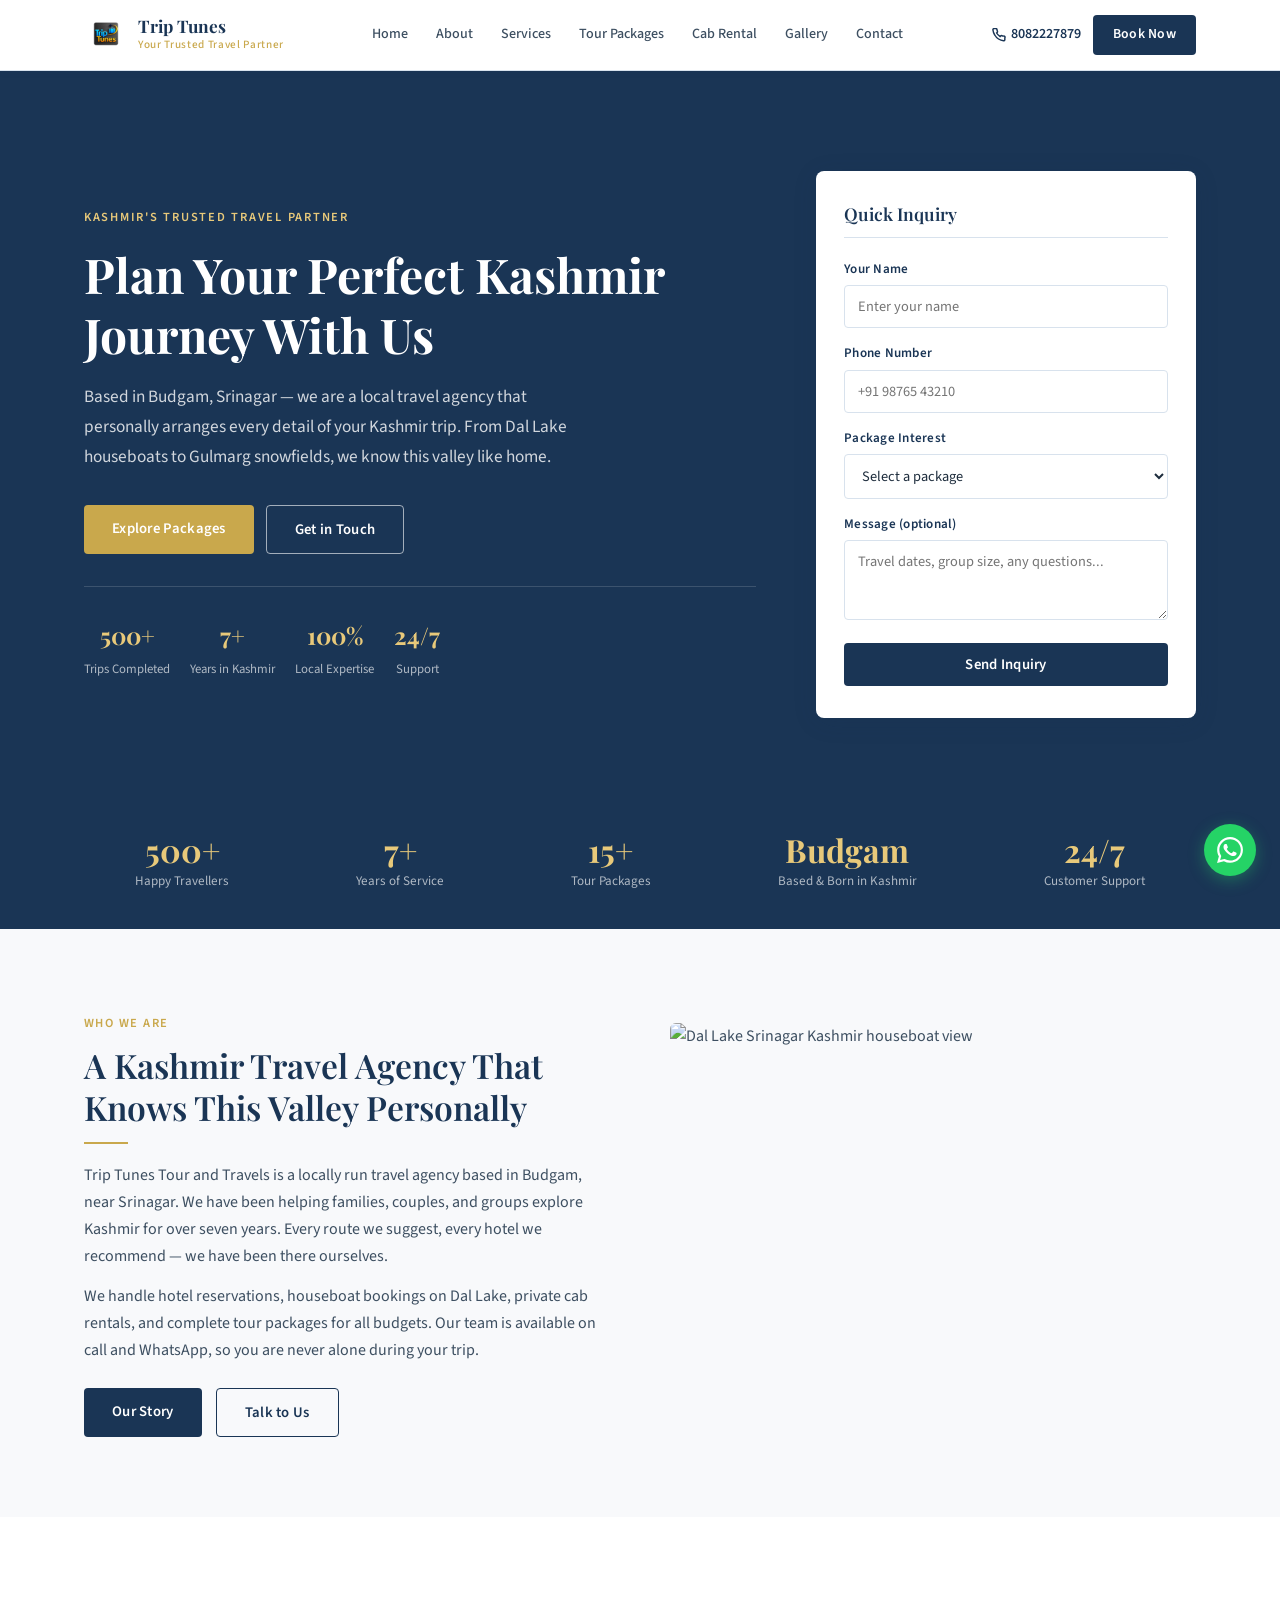
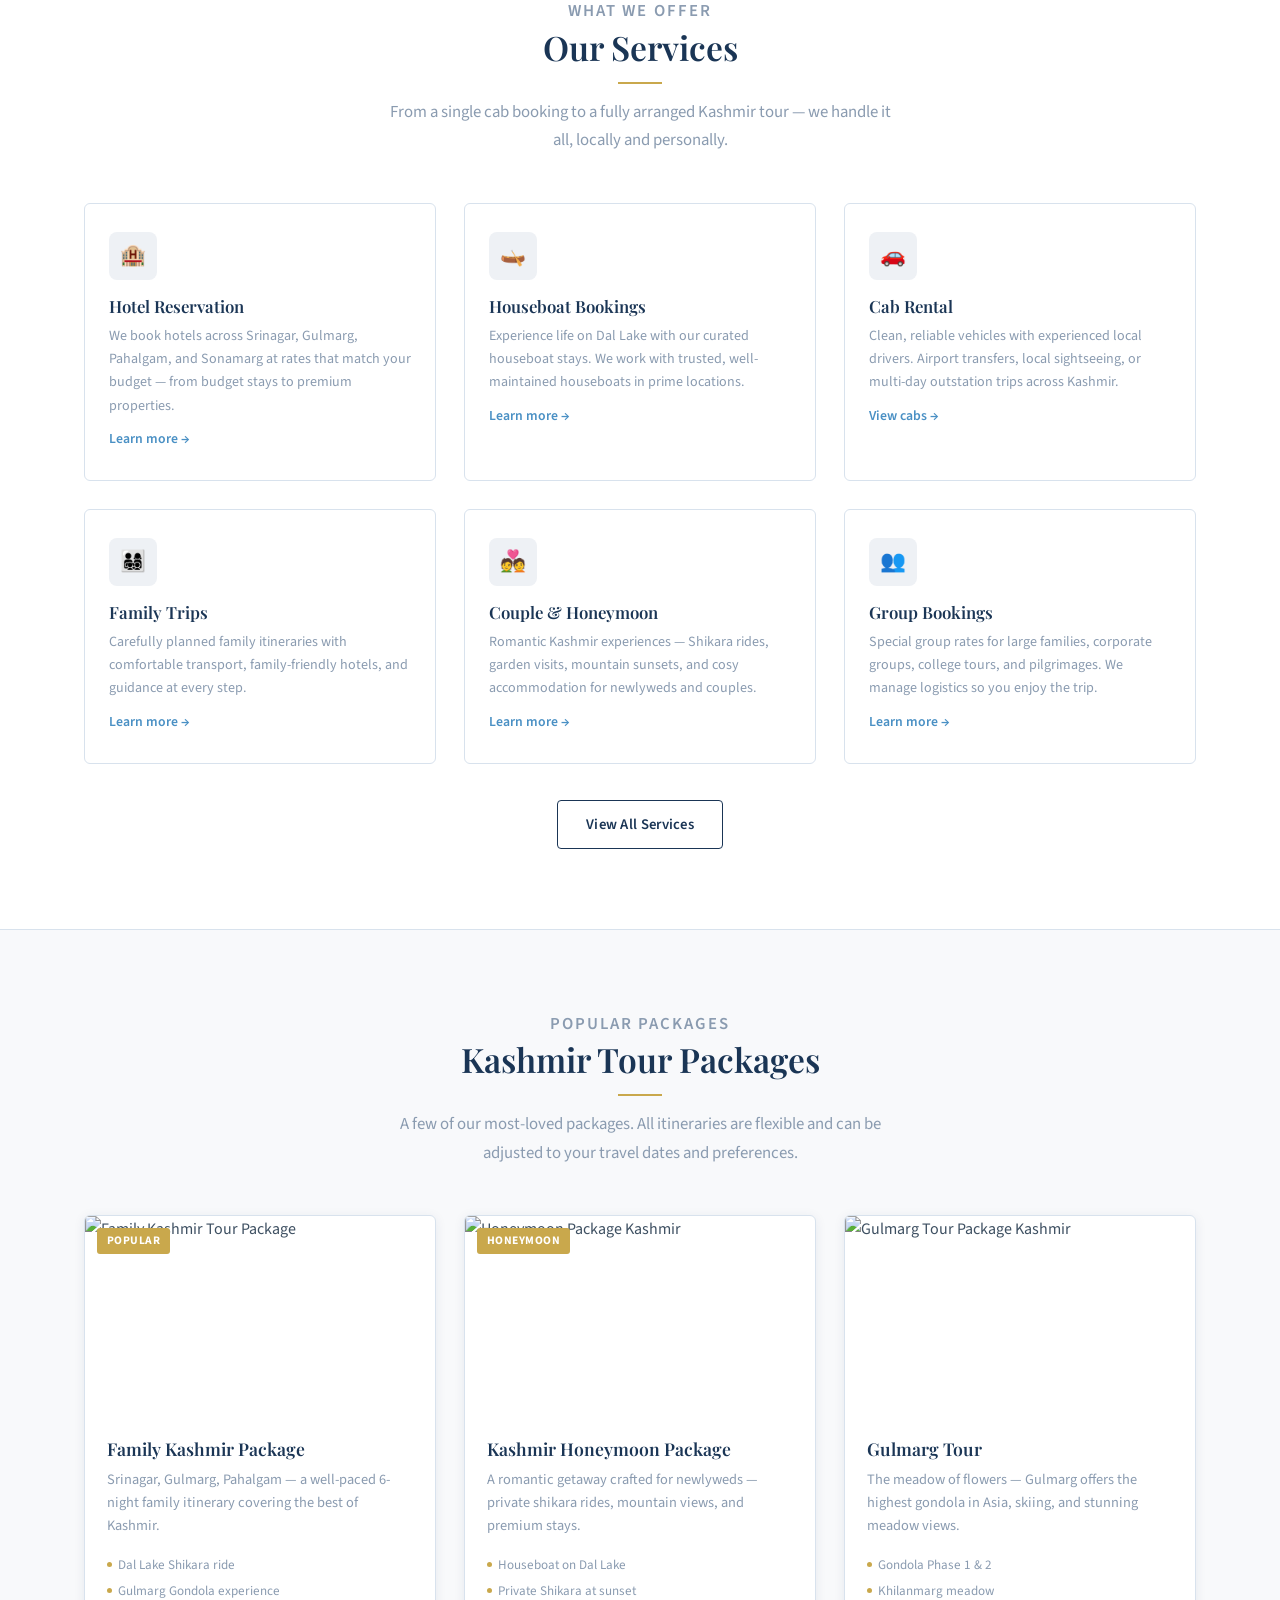
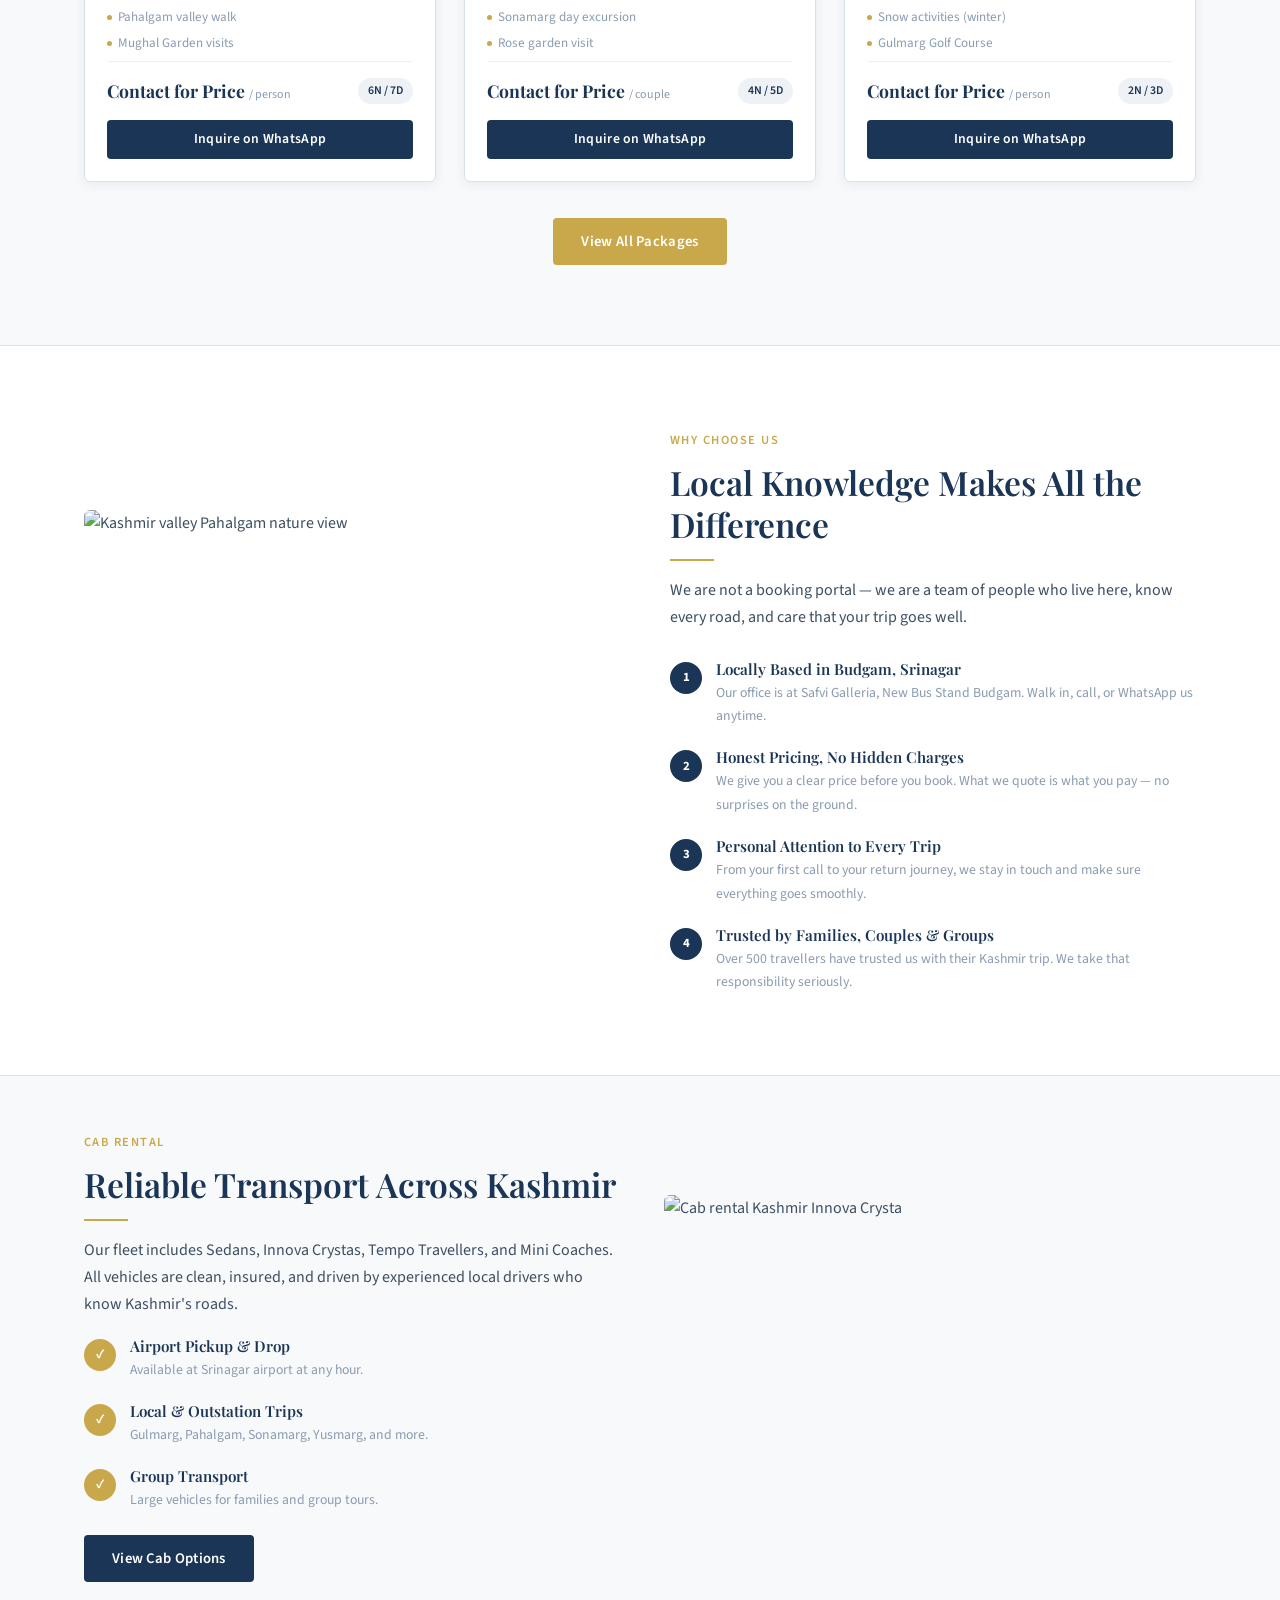
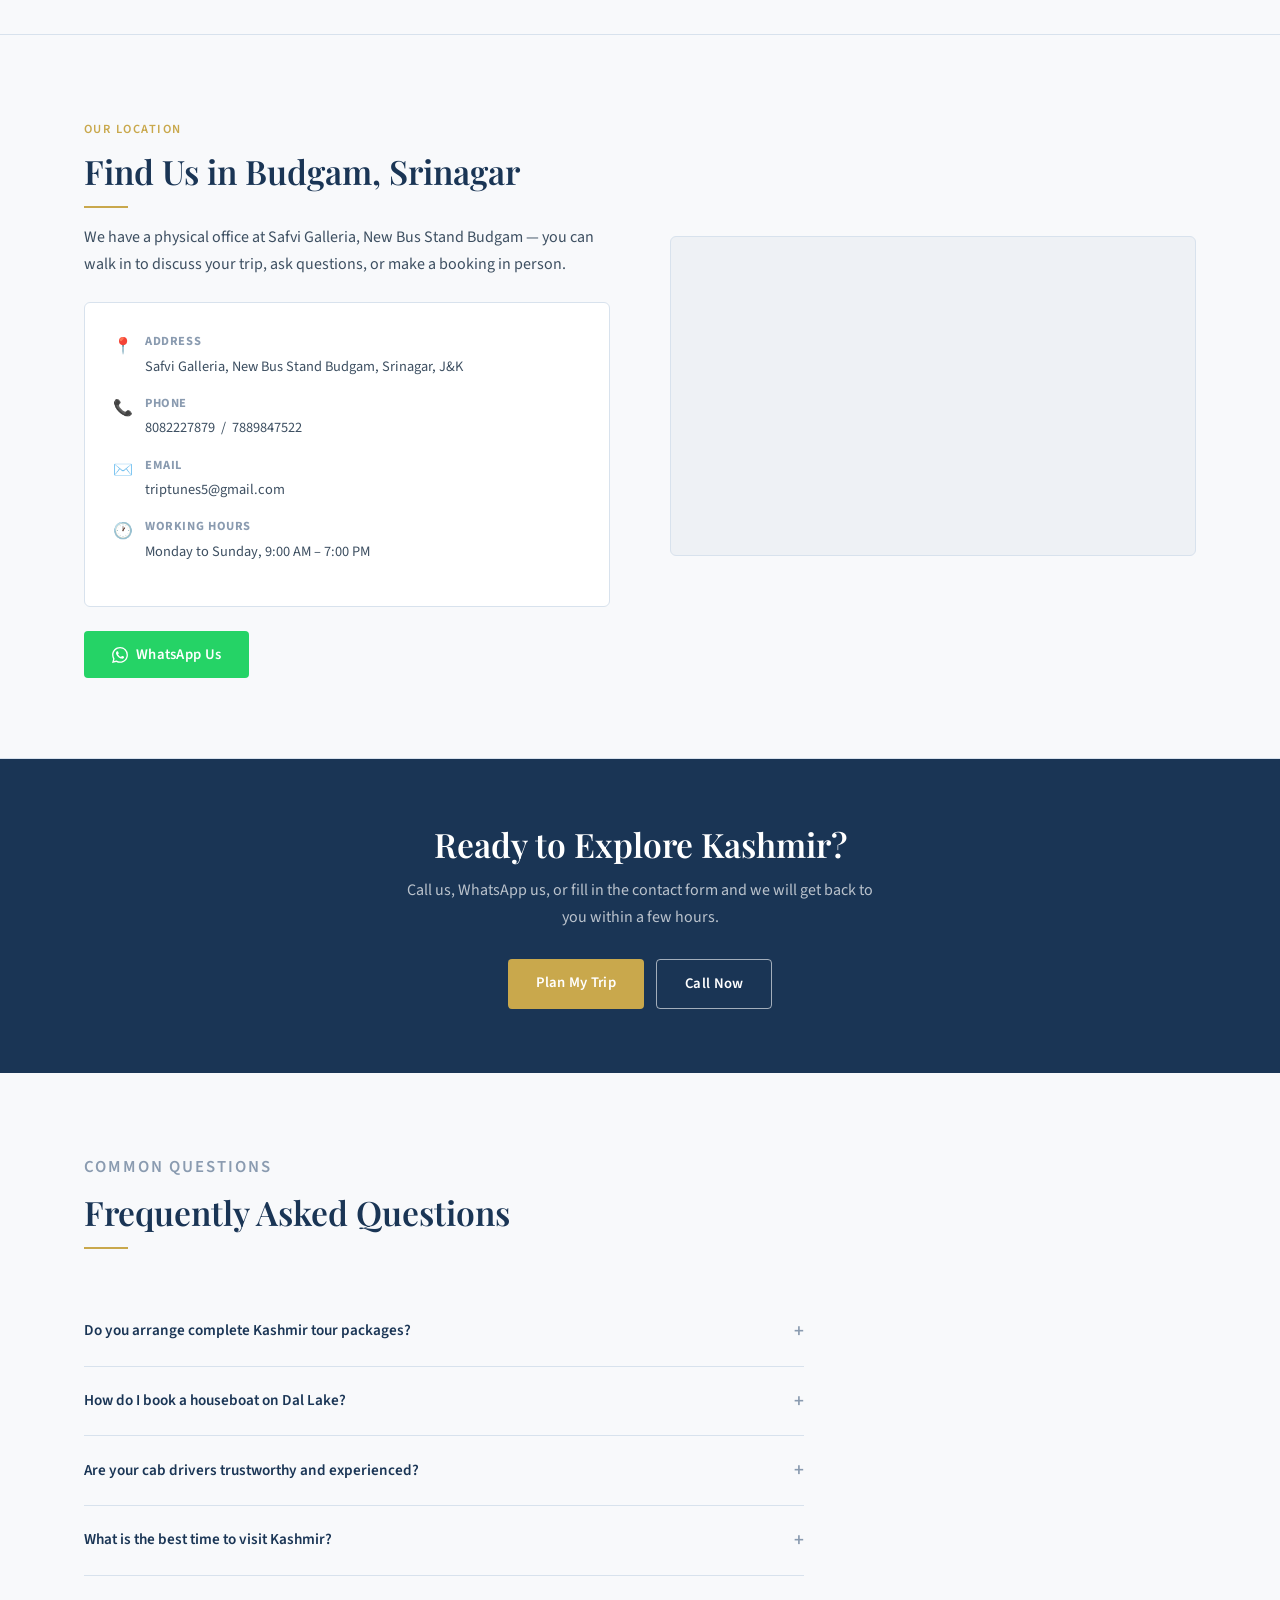
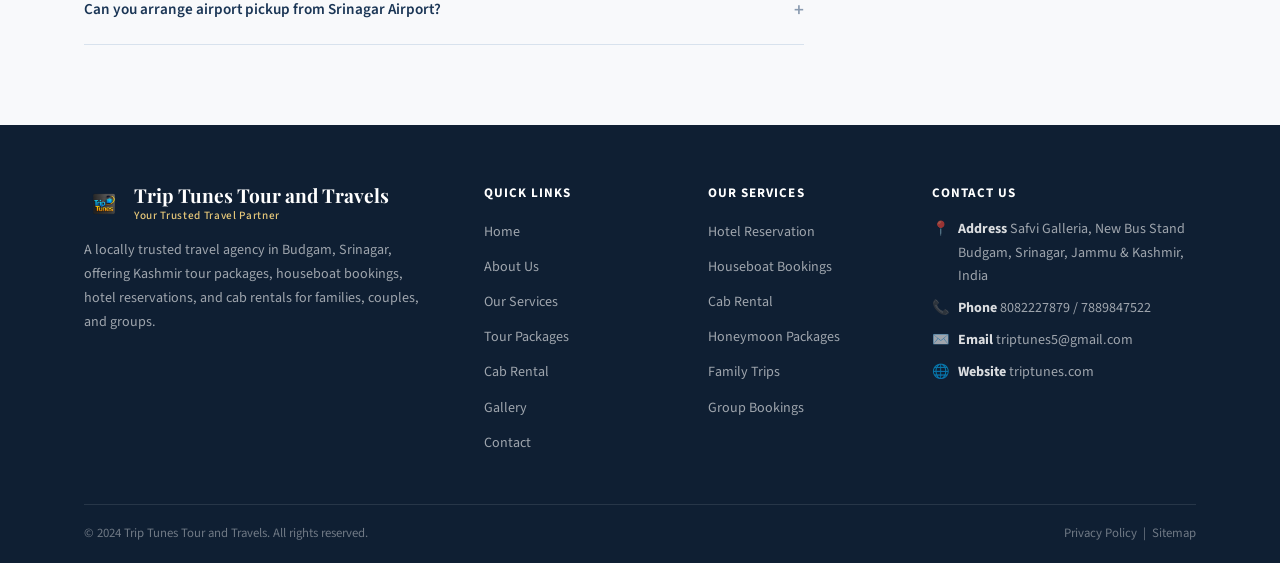
==== index.html @ c593f995 "Update featured tour image in index.html" ====
<!DOCTYPE html>
<html lang="en">
<head>
  <meta charset="UTF-8">
  <meta name="viewport" content="width=device-width, initial-scale=1.0">
  <title>Trip Tunes Tour and Travels | Kashmir Travel Agency | Srinagar & Budgam</title>
  <meta name="description" content="Trip Tunes Tour and Travels — a trusted Kashmir travel agency based in Budgam, Srinagar. Book Kashmir tour packages, houseboat bookings, cab rentals, honeymoon packages, and family trips.">
  <meta name="keywords" content="Kashmir travel agency, Srinagar travel agency, Budgam travel agency, Kashmir tour packages, houseboat booking Srinagar, cab rental Kashmir">
  <link rel="canonical" href="https://triptunes.com/index.html">

  <!-- Open Graph -->
  <meta property="og:title" content="Trip Tunes Tour and Travels | Your Trusted Kashmir Travel Partner">
  <meta property="og:description" content="Book Kashmir tour packages, houseboats, cab rentals and more with a local Srinagar travel agency you can trust.">
  <meta property="og:type" content="website">
  <meta property="og:url" content="https://triptunes.com/">
  <meta property="og:image" content="https://images.unsplash.com/photo-1685716271205-83a5ac2ba63b?q=80&w=1632&auto=format&fit=crop&ixlib=rb-4.1.0&ixid=M3wxMjA3fDB8MHxwaG90by1wYWdlfHx8fGVufDB8fHx8fA%3D%3D">

  <!-- Schema -->
  <script type="application/ld+json">
  {
    "@context": "https://schema.org",
    "@type": ["TravelAgency", "LocalBusiness"],
    "name": "Trip Tunes Tour and Travels",
    "url": "https://triptunes.com",
    "logo": "https://triptunes.com/logo.png",
    "description": "Kashmir travel agency offering tour packages, houseboat bookings, cab rentals, and more.",
    "telephone": ["+918082227879", "+917889847522"],
    "email": "triptunes5@gmail.com",
    "address": {
      "@type": "PostalAddress",
      "streetAddress": "Safvi Galleria, New Bus Stand Budgam",
      "addressLocality": "Srinagar",
      "addressRegion": "Jammu & Kashmir",
      "postalCode": "191111",
      "addressCountry": "IN"
    },
    "geo": {
      "@type": "GeoCoordinates",
      "latitude": 33.7398,
      "longitude": 74.7942
    },
    "openingHours": "Mo-Su 09:00-19:00",
    "sameAs": ["https://wa.me/918082227879"]
  }
  </script>

  <link rel="stylesheet" href="css/style.css">
</head>
<body>

<!-- Header -->
<div id="site-header"></div>

<!-- ============ HERO ============ -->
<section class="hero" aria-label="Welcome to Trip Tunes">
  <div class="container">
    <div class="hero-inner">
      <div class="hero-content">
        <p class="hero-label">Kashmir's Trusted Travel Partner</p>
        <h1>Plan Your Perfect Kashmir Journey With Us</h1>
        <p class="hero-desc">
          Based in Budgam, Srinagar — we are a local travel agency that personally arranges every detail of your Kashmir trip. From Dal Lake houseboats to Gulmarg snowfields, we know this valley like home.
        </p>
        <div class="hero-actions">
          <a href="tours.html" class="btn btn-gold">Explore Packages</a>
          <a href="contact.html" class="btn btn-outline-white">Get in Touch</a>
        </div>
        <div class="hero-trust">
          <div class="hero-stat"><strong>500+</strong><span>Trips Completed</span></div>
          <div class="hero-stat"><strong>7+</strong><span>Years in Kashmir</span></div>
          <div class="hero-stat"><strong>100%</strong><span>Local Expertise</span></div>
          <div class="hero-stat"><strong>24/7</strong><span>Support</span></div>
        </div>
      </div>

      <!-- Quick Inquiry Form -->
      <div class="hero-card">
        <h3>Quick Inquiry</h3>
        <div id="hero-form-msg"></div>
        <div class="form-group">
          <label for="hf-name">Your Name</label>
          <input type="text" id="hf-name" placeholder="Enter your name" autocomplete="name">
        </div>
        <div class="form-group">
          <label for="hf-phone">Phone Number</label>
          <input type="tel" id="hf-phone" placeholder="+91 98765 43210" autocomplete="tel">
        </div>
        <div class="form-group">
          <label for="hf-package">Package Interest</label>
          <select id="hf-package">
            <option value="">Select a package</option>
            <option>Family Kashmir Package</option>
            <option>Honeymoon Package</option>
            <option>Srinagar Local Tour</option>
            <option>Gulmarg Tour</option>
            <option>Pahalgam Tour</option>
            <option>Sonamarg Tour</option>
            <option>Cab Rental</option>
            <option>Custom Package</option>
          </select>
        </div>
        <div class="form-group">
          <label for="hf-msg">Message (optional)</label>
          <textarea id="hf-msg" placeholder="Travel dates, group size, any questions..."></textarea>
        </div>
        <button class="btn btn-primary" onclick="submitHeroForm()">Send Inquiry</button>
      </div>
    </div>
  </div>
</section>

<!-- ============ TRUST BAR ============ -->
<div class="trust-bar">
  <div class="container">
    <div class="trust-bar-inner">
      <div class="trust-item"><strong>500+</strong><span>Happy Travellers</span></div>
      <div class="trust-item"><strong>7+</strong><span>Years of Service</span></div>
      <div class="trust-item"><strong>15+</strong><span>Tour Packages</span></div>
      <div class="trust-item"><strong>Budgam</strong><span>Based & Born in Kashmir</span></div>
      <div class="trust-item"><strong>24/7</strong><span>Customer Support</span></div>
    </div>
  </div>
</div>

<!-- ============ INTRODUCTION ============ -->
<section class="section" style="background: var(--off-white);">
  <div class="container">
    <div class="why-grid">
      <div>
        <p class="section-label">Who We Are</p>
        <h2>A Kashmir Travel Agency That Knows This Valley Personally</h2>
        <div class="divider"></div>
        <p style="margin-top:18px;">
          Trip Tunes Tour and Travels is a locally run travel agency based in Budgam, near Srinagar. We have been helping families, couples, and groups explore Kashmir for over seven years. Every route we suggest, every hotel we recommend — we have been there ourselves.
        </p>
        <p style="margin-top:12px;">
          We handle hotel reservations, houseboat bookings on Dal Lake, private cab rentals, and complete tour packages for all budgets. Our team is available on call and WhatsApp, so you are never alone during your trip.
        </p>
        <div style="margin-top:24px; display:flex; gap:14px; flex-wrap:wrap;">
          <a href="about.html" class="btn btn-primary">Our Story</a>
          <a href="contact.html" class="btn btn-outline">Talk to Us</a>
        </div>
      </div>
      <div class="why-img">
        <img src="https://images.unsplash.com/photo-1609115452706-76f80756dbf0?q=80&w=1176&auto=format&fit=crop&ixlib=rb-4.1.0&ixid=M3wxMjA3fDB8MHxwaG90by1wYWdlfHx8fGVufDB8fHx8fA%3D%3D=80"
             alt="Dal Lake Srinagar Kashmir houseboat view" loading="lazy">
      </div>
    </div>
  </div>
</section>

<!-- ============ SERVICES OVERVIEW ============ -->
<section class="section">
  <div class="container">
    <div class="section-header centered">
      <p class="section-label">What We Offer</p>
      <h2>Our Services</h2>
      <div class="divider centered"></div>
      <p style="margin-top:14px;">From a single cab booking to a fully arranged Kashmir tour — we handle it all, locally and personally.</p>
    </div>
    <div class="grid-3">
      <div class="service-card">
        <div class="service-icon">🏨</div>
        <h3>Hotel Reservation</h3>
        <p>We book hotels across Srinagar, Gulmarg, Pahalgam, and Sonamarg at rates that match your budget — from budget stays to premium properties.</p>
        <a href="services.html#hotel" style="font-size:0.86rem;color:var(--sky-blue);margin-top:10px;display:inline-block;font-weight:600;">Learn more →</a>
      </div>
      <div class="service-card">
        <div class="service-icon">🛶</div>
        <h3>Houseboat Bookings</h3>
        <p>Experience life on Dal Lake with our curated houseboat stays. We work with trusted, well-maintained houseboats in prime locations.</p>
        <a href="services.html#houseboat" style="font-size:0.86rem;color:var(--sky-blue);margin-top:10px;display:inline-block;font-weight:600;">Learn more →</a>
      </div>
      <div class="service-card">
        <div class="service-icon">🚗</div>
        <h3>Cab Rental</h3>
        <p>Clean, reliable vehicles with experienced local drivers. Airport transfers, local sightseeing, or multi-day outstation trips across Kashmir.</p>
        <a href="cabs.html" style="font-size:0.86rem;color:var(--sky-blue);margin-top:10px;display:inline-block;font-weight:600;">View cabs →</a>
      </div>
      <div class="service-card">
        <div class="service-icon">👨‍👩‍👧‍👦</div>
        <h3>Family Trips</h3>
        <p>Carefully planned family itineraries with comfortable transport, family-friendly hotels, and guidance at every step.</p>
        <a href="services.html#family" style="font-size:0.86rem;color:var(--sky-blue);margin-top:10px;display:inline-block;font-weight:600;">Learn more →</a>
      </div>
      <div class="service-card">
        <div class="service-icon">💑</div>
        <h3>Couple & Honeymoon</h3>
        <p>Romantic Kashmir experiences — Shikara rides, garden visits, mountain sunsets, and cosy accommodation for newlyweds and couples.</p>
        <a href="services.html#honeymoon" style="font-size:0.86rem;color:var(--sky-blue);margin-top:10px;display:inline-block;font-weight:600;">Learn more →</a>
      </div>
      <div class="service-card">
        <div class="service-icon">👥</div>
        <h3>Group Bookings</h3>
        <p>Special group rates for large families, corporate groups, college tours, and pilgrimages. We manage logistics so you enjoy the trip.</p>
        <a href="services.html#group" style="font-size:0.86rem;color:var(--sky-blue);margin-top:10px;display:inline-block;font-weight:600;">Learn more →</a>
      </div>
    </div>
    <div style="text-align:center;margin-top:36px;">
      <a href="services.html" class="btn btn-outline">View All Services</a>
    </div>
  </div>
</section>

<!-- ============ FEATURED PACKAGES ============ -->
<section class="section" style="background: var(--off-white); border-top:1px solid var(--border); border-bottom:1px solid var(--border);">
  <div class="container">
    <div class="section-header centered">
      <p class="section-label">Popular Packages</p>
      <h2>Kashmir Tour Packages</h2>
      <div class="divider centered"></div>
      <p style="margin-top:14px;">A few of our most-loved packages. All itineraries are flexible and can be adjusted to your travel dates and preferences.</p>
    </div>
    <div class="grid-3" id="featured-tours">
      <!-- Static fallback cards if Firebase isn't loaded -->
      <div class="card tour-card">
        <span class="highlight-tag">Popular</span>
        <img class="card-img" src="https://images.unsplash.com/photo-1728982244493-e060cc8a8bed?q=80&w=1528&auto=format&fit=crop&ixlib=rb-4.1.0&ixid=M3wxMjA3fDB8MHxwaG90by1wYWdlfHx8fGVufDB8fHx8fA%3D%3D=80" alt="Family Kashmir Tour Package" loading="lazy">
        <div class="card-body">
          <h3>Family Kashmir Package</h3>
          <p>Srinagar, Gulmarg, Pahalgam — a well-paced 6-night family itinerary covering the best of Kashmir.</p>
          <ul class="highlights-list">
            <li>Dal Lake Shikara ride</li>
            <li>Gulmarg Gondola experience</li>
            <li>Pahalgam valley walk</li>
            <li>Mughal Garden visits</li>
          </ul>
          <div class="card-meta">
            <div class="price-tag">Contact for Price <small>/ person</small></div>
            <span class="badge">6N / 7D</span>
          </div>
          <a href="#" onclick="whatsappInquiry('Family Kashmir Package'); return false;" class="btn btn-primary btn-sm" style="margin-top:14px;display:block;text-align:center;">Inquire on WhatsApp</a>
        </div>
      </div>
      <div class="card tour-card">
        <span class="highlight-tag badge-gold">Honeymoon</span>
        <img class="card-img" src="https://images.openai.com/static-rsc-4/p50kGp-ZUCzP4P9cY-o_DspBmu4RVfUqfZ9hTsOqhD7xPtiGCcJgc7B84fv6Dase6BVQWuPLxbcHL1aH1OClHq616si2hDLd78al_8MHRjw1qhWT0Tac5rMSBVNBsq79WdJF7DVW-g1c3kTg_jI8mj-2ZPD9aA6SeGt46EEdD4QayOgsJN1JM88Px0ST-aXx?purpose=fullsize" alt="Honeymoon Package Kashmir" loading="lazy">
        <div class="card-body">
          <h3>Kashmir Honeymoon Package</h3>
          <p>A romantic getaway crafted for newlyweds — private shikara rides, mountain views, and premium stays.</p>
          <ul class="highlights-list">
            <li>Houseboat on Dal Lake</li>
            <li>Private Shikara at sunset</li>
            <li>Sonamarg day excursion</li>
            <li>Rose garden visit</li>
          </ul>
          <div class="card-meta">
            <div class="price-tag">Contact for Price <small>/ couple</small></div>
            <span class="badge">4N / 5D</span>
          </div>
          <a href="#" onclick="whatsappInquiry('Kashmir Honeymoon Package'); return false;" class="btn btn-primary btn-sm" style="margin-top:14px;display:block;text-align:center;">Inquire on WhatsApp</a>
        </div>
      </div>
      <div class="card tour-card">
        <img class="card-img" src="https://images.unsplash.com/photo-1631693558359-f7afa9e8e883?q=80&w=1170&auto=format&fit=crop&ixlib=rb-4.1.0&ixid=M3wxMjA3fDB8MHxwaG90by1wYWdlfHx8fGVufDB8fHx8fA%3D%3D=75" alt="Gulmarg Tour Package Kashmir" loading="lazy">
        <div class="card-body">
          <h3>Gulmarg Tour</h3>
          <p>The meadow of flowers — Gulmarg offers the highest gondola in Asia, skiing, and stunning meadow views.</p>
          <ul class="highlights-list">
            <li>Gondola Phase 1 & 2</li>
            <li>Khilanmarg meadow</li>
            <li>Snow activities (winter)</li>
            <li>Gulmarg Golf Course</li>
          </ul>
          <div class="card-meta">
            <div class="price-tag">Contact for Price <small>/ person</small></div>
            <span class="badge">2N / 3D</span>
          </div>
          <a href="#" onclick="whatsappInquiry('Gulmarg Tour'); return false;" class="btn btn-primary btn-sm" style="margin-top:14px;display:block;text-align:center;">Inquire on WhatsApp</a>
        </div>
      </div>
    </div>
    <div style="text-align:center;margin-top:36px;">
      <a href="tours.html" class="btn btn-gold">View All Packages</a>
    </div>
  </div>
</section>

<!-- ============ WHY CHOOSE US ============ -->
<section class="section">
  <div class="container">
    <div class="why-grid">
      <div class="why-img">
        <img src="=80" alt="Kashmir valley Pahalgam nature view" loading="lazy">
      </div>
      <div>
        <p class="section-label">Why Choose Us</p>
        <h2>Local Knowledge Makes All the Difference</h2>
        <div class="divider"></div>
        <p style="margin-top:16px;">We are not a booking portal — we are a team of people who live here, know every road, and care that your trip goes well.</p>
        <div class="why-list">
          <div class="why-item">
            <div class="why-num">1</div>
            <div>
              <h4>Locally Based in Budgam, Srinagar</h4>
              <p>Our office is at Safvi Galleria, New Bus Stand Budgam. Walk in, call, or WhatsApp us anytime.</p>
            </div>
          </div>
          <div class="why-item">
            <div class="why-num">2</div>
            <div>
              <h4>Honest Pricing, No Hidden Charges</h4>
              <p>We give you a clear price before you book. What we quote is what you pay — no surprises on the ground.</p>
            </div>
          </div>
          <div class="why-item">
            <div class="why-num">3</div>
            <div>
              <h4>Personal Attention to Every Trip</h4>
              <p>From your first call to your return journey, we stay in touch and make sure everything goes smoothly.</p>
            </div>
          </div>
          <div class="why-item">
            <div class="why-num">4</div>
            <div>
              <h4>Trusted by Families, Couples & Groups</h4>
              <p>Over 500 travellers have trusted us with their Kashmir trip. We take that responsibility seriously.</p>
            </div>
          </div>
        </div>
      </div>
    </div>
  </div>
</section>

<!-- ============ CAB HIGHLIGHT ============ -->
<section class="section-sm" style="background: var(--off-white); border-top:1px solid var(--border);">
  <div class="container">
    <div style="display:grid;grid-template-columns:1fr 1fr;gap:48px;align-items:center;">
      <div>
        <p class="section-label">Cab Rental</p>
        <h2>Reliable Transport Across Kashmir</h2>
        <div class="divider"></div>
        <p style="margin-top:16px;">Our fleet includes Sedans, Innova Crystas, Tempo Travellers, and Mini Coaches. All vehicles are clean, insured, and driven by experienced local drivers who know Kashmir's roads.</p>
        <ul class="why-list" style="margin-top:18px;">
          <div class="why-item"><div class="why-num" style="background:var(--gold);">✓</div><div><h4>Airport Pickup & Drop</h4><p>Available at Srinagar airport at any hour.</p></div></div>
          <div class="why-item"><div class="why-num" style="background:var(--gold);">✓</div><div><h4>Local & Outstation Trips</h4><p>Gulmarg, Pahalgam, Sonamarg, Yusmarg, and more.</p></div></div>
          <div class="why-item"><div class="why-num" style="background:var(--gold);">✓</div><div><h4>Group Transport</h4><p>Large vehicles for families and group tours.</p></div></div>
        </ul>
        <a href="cabs.html" class="btn btn-primary" style="margin-top:22px;">View Cab Options</a>
      </div>
      <div>
        <img src="https://images.unsplash.com/photo-1776505752240-1dd20e928657?q=80&w=1760&auto=format&fit=crop&ixlib=rb-4.1.0&ixid=M3wxMjA3fDB8MHxwaG90by1wYWdlfHx8fGVufDB8fHx8fA%3D%3D" alt="Cab rental Kashmir Innova Crysta" loading="lazy" style="border-radius:6px;width:100%;height:320px;object-fit:cover;">
      </div>
    </div>
  </div>
</section>

<!-- ============ LOCAL PRESENCE ============ -->
<section class="section local-section">
  <div class="container">
    <div class="local-inner">
      <div>
        <p class="section-label">Our Location</p>
        <h2>Find Us in Budgam, Srinagar</h2>
        <div class="divider"></div>
        <p style="margin-top:16px;">We have a physical office at Safvi Galleria, New Bus Stand Budgam — you can walk in to discuss your trip, ask questions, or make a booking in person.</p>
        <div class="contact-info-box" style="margin-top:24px;background:var(--white);">
          <div class="info-row">
            <span class="icon">📍</span>
            <div><strong>Address</strong>Safvi Galleria, New Bus Stand Budgam, Srinagar, J&K</div>
          </div>
          <div class="info-row">
            <span class="icon">📞</span>
            <div><strong>Phone</strong><a href="tel:8082227879">8082227879</a> &nbsp;/&nbsp; <a href="tel:7889847522">7889847522</a></div>
          </div>
          <div class="info-row">
            <span class="icon">✉️</span>
            <div><strong>Email</strong><a href="mailto:triptunes5@gmail.com">triptunes5@gmail.com</a></div>
          </div>
          <div class="info-row">
            <span class="icon">🕐</span>
            <div><strong>Working Hours</strong>Monday to Sunday, 9:00 AM – 7:00 PM</div>
          </div>
        </div>
        <a href="https://wa.me/918082227879?text=Hi%2C%20I%20want%20to%20visit%20your%20Budgam%20office." class="btn btn-whatsapp" target="_blank" style="margin-top:4px;">
          <svg width="16" height="16" viewBox="0 0 24 24" fill="currentColor"><path d="M17.472 14.382c-.297-.149-1.758-.867-2.03-.967-.273-.099-.471-.148-.67.15-.197.297-.767.966-.94 1.164-.173.199-.347.223-.644.075-.297-.15-1.255-.463-2.39-1.475-.883-.788-1.48-1.761-1.653-2.059-.173-.297-.018-.458.13-.606.134-.133.298-.347.446-.52.149-.174.198-.298.298-.497.099-.198.05-.371-.025-.52-.075-.149-.669-1.612-.916-2.207-.242-.579-.487-.5-.669-.51-.173-.008-.371-.01-.57-.01-.198 0-.52.074-.792.372-.272.297-1.04 1.016-1.04 2.479 0 1.462 1.065 2.875 1.213 3.074.149.198 2.096 3.2 5.077 4.487.709.306 1.262.489 1.694.625.712.227 1.36.195 1.871.118.571-.085 1.758-.719 2.006-1.413.248-.694.248-1.289.173-1.413-.074-.124-.272-.198-.57-.347m-5.421 7.403h-.004a9.87 9.87 0 0 1-5.031-1.378l-.361-.214-3.741.982.998-3.648-.235-.374a9.86 9.86 0 0 1-1.51-5.26c.001-5.45 4.436-9.884 9.888-9.884 2.64 0 5.122 1.03 6.988 2.898a9.825 9.825 0 0 1 2.893 6.994c-.003 5.45-4.437 9.884-9.885 9.884m8.413-18.297A11.815 11.815 0 0 0 12.05 0C5.495 0 .16 5.335.157 11.892c0 2.096.547 4.142 1.588 5.945L.057 24l6.305-1.654a11.882 11.882 0 0 0 5.683 1.448h.005c6.554 0 11.89-5.335 11.893-11.893a11.821 11.821 0 0 0-3.48-8.413Z"/></svg>
          WhatsApp Us
        </a>
      </div>
      <div class="map-placeholder">
        <iframe
          src="https://www.google.com/maps/embed?pb=!1m18!1m12!1m3!1d3300.7!2d74.7942!3d33.7398!2m3!1f0!2f0!3f0!3m2!1i1024!2i768!4f13.1!3m3!1m2!1s0x0%3A0x0!2zMzPCsDQ0JzIzLjMiTiA3NMKwNDcnMzMuMSJF!5e0!3m2!1sen!2sin!4v1234567890"
          loading="lazy"
          allowfullscreen
          referrerpolicy="no-referrer-when-downgrade"
          title="Trip Tunes office location Budgam Srinagar"></iframe>
      </div>
    </div>
  </div>
</section>

<!-- ============ CTA ============ -->
<section class="cta-section">
  <div class="container">
    <h2>Ready to Explore Kashmir?</h2>
    <p>Call us, WhatsApp us, or fill in the contact form and we will get back to you within a few hours.</p>
    <div class="cta-actions">
      <a href="contact.html" class="btn btn-gold">Plan My Trip</a>
      <a href="tel:8082227879" class="btn btn-outline-white">Call Now</a>
    </div>
  </div>
</section>

<!-- ============ FAQ ============ -->
<section class="section" style="background:var(--off-white);">
  <div class="container">
    <div class="section-header">
      <p class="section-label">Common Questions</p>
      <h2>Frequently Asked Questions</h2>
      <div class="divider"></div>
    </div>
    <div style="max-width:720px;" itemscope itemtype="https://schema.org/FAQPage">
      <div class="faq-item" itemscope itemprop="mainEntity" itemtype="https://schema.org/Question">
        <div class="faq-q" itemprop="name">Do you arrange complete Kashmir tour packages? <span class="faq-toggle">+</span></div>
        <div class="faq-a" itemscope itemprop="acceptedAnswer" itemtype="https://schema.org/Answer">
          <span itemprop="text">Yes. We arrange complete Kashmir tour packages for families, couples, groups, and solo travellers — covering hotel stays, transport, sightseeing, and houseboat bookings. We also build custom itineraries based on your dates and budget.</span>
        </div>
      </div>
      <div class="faq-item" itemscope itemprop="mainEntity" itemtype="https://schema.org/Question">
        <div class="faq-q" itemprop="name">How do I book a houseboat on Dal Lake? <span class="faq-toggle">+</span></div>
        <div class="faq-a" itemscope itemprop="acceptedAnswer" itemtype="https://schema.org/Answer">
          <span itemprop="text">Call or WhatsApp us with your travel dates and the number of people. We will suggest the best houseboat options in your budget range and make the booking on your behalf. No advance payment is required in most cases.</span>
        </div>
      </div>
      <div class="faq-item" itemscope itemprop="mainEntity" itemtype="https://schema.org/Question">
        <div class="faq-q" itemprop="name">Are your cab drivers trustworthy and experienced? <span class="faq-toggle">+</span></div>
        <div class="faq-a" itemscope itemprop="acceptedAnswer" itemtype="https://schema.org/Answer">
          <span itemprop="text">Yes. All drivers we work with are locally based, hold valid commercial driving licences, and have several years of experience navigating Kashmir's roads — including mountain routes to Gulmarg, Pahalgam, and Sonamarg.</span>
        </div>
      </div>
      <div class="faq-item" itemscope itemprop="mainEntity" itemtype="https://schema.org/Question">
        <div class="faq-q" itemprop="name">What is the best time to visit Kashmir? <span class="faq-toggle">+</span></div>
        <div class="faq-a" itemscope itemprop="acceptedAnswer" itemtype="https://schema.org/Answer">
          <span itemprop="text">Kashmir is beautiful year-round. April to June is ideal for flowers, green meadows, and mild weather. December to February offers snowfall and skiing in Gulmarg. September and October bring golden autumn colours in Pahalgam.</span>
        </div>
      </div>
      <div class="faq-item" itemscope itemprop="mainEntity" itemtype="https://schema.org/Question">
        <div class="faq-q" itemprop="name">Can you arrange airport pickup from Srinagar Airport? <span class="faq-toggle">+</span></div>
        <div class="faq-a" itemscope itemprop="acceptedAnswer" itemtype="https://schema.org/Answer">
          <span itemprop="text">Yes, we provide airport pickup and drop services at Srinagar Airport at any time of day. Share your flight details and we will have a driver ready when you land.</span>
        </div>
      </div>
    </div>
  </div>
</section>

<!-- Footer -->
<div id="site-footer"></div>

<!-- Firebase SDKs -->
<script src="https://www.gstatic.com/firebasejs/9.23.0/firebase-app-compat.js"></script>
<script src="https://www.gstatic.com/firebasejs/9.23.0/firebase-firestore-compat.js"></script>
<script src="https://www.gstatic.com/firebasejs/9.23.0/firebase-auth-compat.js"></script>
<script src="js/firebase.js"></script>
<script src="js/partials.js"></script>
<script>
function submitHeroForm() {
  const name = document.getElementById('hf-name').value.trim();
  const phone = document.getElementById('hf-phone').value.trim();
  const pkg = document.getElementById('hf-package').value;
  const msg = document.getElementById('hf-msg').value.trim();
  const msgEl = document.getElementById('hero-form-msg');

  if (!name || !phone) {
    msgEl.innerHTML = '<div class="alert alert-error">Please enter your name and phone number.</div>';
    return;
  }
  msgEl.innerHTML = '<div class="alert">Sending...</div>';

  submitInquiry(name, phone, msg || pkg, pkg).then(ok => {
    if (ok) {
      msgEl.innerHTML = '<div class="alert alert-success">Thank you! We will contact you shortly.</div>';
      document.getElementById('hf-name').value = '';
      document.getElementById('hf-phone').value = '';
      document.getElementById('hf-package').value = '';
      document.getElementById('hf-msg').value = '';
    } else {
      msgEl.innerHTML = '<div class="alert alert-error">Something went wrong. Please call us directly.</div>';
    }
  });
}
</script>
</body>
</html>
---- css/style.css ----
/* ============================================
   Trip Tunes Tour and Travels - Main Stylesheet
   ============================================ */

@import url('https://fonts.googleapis.com/css2?family=Playfair+Display:wght@400;500;600;700&family=Source+Sans+3:wght@300;400;500;600&display=swap');

:root {
  --deep-blue: #1a3555;
  --sky-blue: #4a90c4;
  --gold: #c9a84c;
  --gold-light: #e8c97a;
  --white: #ffffff;
  --off-white: #f8f9fb;
  --light-grey: #eef1f5;
  --mid-grey: #8a9bb0;
  --dark-text: #1e2d3d;
  --body-text: #3d4f61;
  --border: #d8e2ed;
  --shadow: 0 2px 12px rgba(26,53,85,0.08);
  --shadow-md: 0 4px 24px rgba(26,53,85,0.12);
}

*, *::before, *::after { box-sizing: border-box; margin: 0; padding: 0; }

html { font-size: 16px; scroll-behavior: smooth; }

body {
  font-family: 'Source Sans 3', sans-serif;
  color: var(--body-text);
  background: var(--white);
  line-height: 1.7;
  -webkit-font-smoothing: antialiased;
}

img { max-width: 100%; height: auto; display: block; }
a { color: inherit; text-decoration: none; }
ul { list-style: none; }

/* Typography */
h1, h2, h3, h4, h5 {
  font-family: 'Playfair Display', serif;
  color: var(--deep-blue);
  line-height: 1.25;
}
h1 { font-size: clamp(2rem, 4vw, 3rem); font-weight: 700; }
h2 { font-size: clamp(1.5rem, 3vw, 2.1rem); font-weight: 600; }
h3 { font-size: clamp(1.1rem, 2vw, 1.35rem); font-weight: 600; }
h4 { font-size: 1.05rem; font-weight: 600; }
p { font-size: 1rem; color: var(--body-text); }

/* Container */
.container { max-width: 1160px; margin: 0 auto; padding: 0 24px; }
.section { padding: 80px 0; }
.section-sm { padding: 52px 0; }

/* Section Labels */
.section-label {
  display: inline-block;
  font-family: 'Source Sans 3', sans-serif;
  font-size: 0.78rem;
  font-weight: 600;
  letter-spacing: 0.12em;
  text-transform: uppercase;
  color: var(--gold);
  margin-bottom: 10px;
}
.section-header { margin-bottom: 48px; }
.section-header h2 { margin-bottom: 12px; }
.section-header p { color: var(--mid-grey); font-size: 1.05rem; max-width: 520px; }
.section-header.centered { text-align: center; }
.section-header.centered p { margin: 0 auto; }

/* Divider */
.divider {
  width: 44px;
  height: 2px;
  background: var(--gold);
  margin: 14px 0 0;
}
.divider.centered { margin: 14px auto 0; }

/* Buttons */
.btn {
  display: inline-block;
  padding: 11px 28px;
  font-family: 'Source Sans 3', sans-serif;
  font-size: 0.92rem;
  font-weight: 600;
  border-radius: 4px;
  cursor: pointer;
  border: none;
  letter-spacing: 0.02em;
}
.btn-primary {
  background: var(--deep-blue);
  color: var(--white);
}
.btn-primary:hover { background: #1e3f6a; }
.btn-gold {
  background: var(--gold);
  color: var(--white);
}
.btn-gold:hover { background: #b8913e; }
.btn-outline {
  background: transparent;
  color: var(--deep-blue);
  border: 1.5px solid var(--deep-blue);
}
.btn-outline:hover { background: var(--deep-blue); color: var(--white); }
.btn-outline-white {
  background: transparent;
  color: var(--white);
  border: 1.5px solid rgba(255,255,255,0.6);
}
.btn-outline-white:hover { background: rgba(255,255,255,0.1); }
.btn-sm { padding: 8px 20px; font-size: 0.86rem; }
.btn-whatsapp {
  background: #25D366;
  color: var(--white);
  display: inline-flex;
  align-items: center;
  gap: 8px;
}
.btn-whatsapp:hover { background: #1ebe59; }

/* ============================================
   HEADER / NAV
   ============================================ */
.site-header {
  position: sticky;
  top: 0;
  z-index: 1000;
  background: var(--white);
  border-bottom: 1px solid var(--border);
  box-shadow: 0 1px 8px rgba(26,53,85,0.06);
}
.header-inner {
  display: flex;
  align-items: center;
  justify-content: space-between;
  height: 70px;
}
.logo {
  display: flex;
  align-items: center;
  gap: 10px;
}
.logo img {
  height: 44px;
  width: auto;
}
.logo-text { display: flex; flex-direction: column; }
.logo-name {
  font-family: 'Playfair Display', serif;
  font-size: 1.08rem;
  font-weight: 700;
  color: var(--deep-blue);
  line-height: 1.1;
}
.logo-tagline {
  font-size: 0.7rem;
  color: var(--gold);
  font-weight: 500;
  letter-spacing: 0.06em;
}
.main-nav { display: flex; align-items: center; gap: 4px; }
.main-nav a {
  font-size: 0.88rem;
  font-weight: 500;
  color: var(--body-text);
  padding: 6px 12px;
  border-radius: 3px;
}
.main-nav a:hover, .main-nav a.active { color: var(--deep-blue); }
.main-nav a.active { font-weight: 600; }
.header-cta { display: flex; align-items: center; gap: 12px; }
.header-phone {
  font-size: 0.88rem;
  color: var(--deep-blue);
  font-weight: 600;
  display: flex;
  align-items: center;
  gap: 5px;
}
.nav-toggle {
  display: none;
  flex-direction: column;
  gap: 5px;
  cursor: pointer;
  padding: 4px;
}
.nav-toggle span {
  display: block;
  width: 22px;
  height: 2px;
  background: var(--deep-blue);
}

/* Mobile Nav */
@media (max-width: 900px) {
  .main-nav {
    display: none;
    position: absolute;
    top: 70px;
    left: 0;
    right: 0;
    background: var(--white);
    border-top: 1px solid var(--border);
    border-bottom: 1px solid var(--border);
    flex-direction: column;
    align-items: flex-start;
    padding: 16px 24px;
    gap: 2px;
    box-shadow: var(--shadow);
  }
  .main-nav.open { display: flex; }
  .main-nav a { padding: 9px 0; font-size: 0.95rem; width: 100%; border-bottom: 1px solid var(--light-grey); }
  .main-nav a:last-child { border-bottom: none; }
  .nav-toggle { display: flex; }
  .header-phone { display: none; }
  .header-cta .btn { display: none; }
}

/* ============================================
   HERO
   ============================================ */
.hero {
  background: var(--deep-blue);
  color: var(--white);
  padding: 100px 0 80px;
  position: relative;
  overflow: hidden;
}
.hero::before {
  content: '';
  position: absolute;
  inset: 0;
  background: url('https://images.unsplash.com/photo-1506461883276-594a12b5bca3?w=1600&q=80') center/cover no-repeat;
  opacity: 0.22;
}
.hero-inner {
  position: relative;
  z-index: 1;
  display: grid;
  grid-template-columns: 1fr 380px;
  gap: 60px;
  align-items: center;
}
.hero-label {
  font-size: 0.78rem;
  font-weight: 600;
  letter-spacing: 0.14em;
  text-transform: uppercase;
  color: var(--gold-light);
  margin-bottom: 16px;
}
.hero h1 {
  color: var(--white);
  margin-bottom: 18px;
}
.hero-desc {
  font-size: 1.08rem;
  color: rgba(255,255,255,0.8);
  margin-bottom: 32px;
  max-width: 520px;
  line-height: 1.75;
}
.hero-actions { display: flex; gap: 12px; flex-wrap: wrap; }
.hero-trust {
  display: flex;
  align-items: center;
  gap: 20px;
  margin-top: 32px;
  padding-top: 28px;
  border-top: 1px solid rgba(255,255,255,0.15);
}
.hero-stat { text-align: center; }
.hero-stat strong {
  display: block;
  font-family: 'Playfair Display', serif;
  font-size: 1.5rem;
  color: var(--gold-light);
}
.hero-stat span { font-size: 0.8rem; color: rgba(255,255,255,0.65); }

/* Quick Inquiry Card */
.hero-card {
  background: var(--white);
  border-radius: 8px;
  padding: 32px 28px;
  box-shadow: var(--shadow-md);
}
.hero-card h3 {
  font-size: 1.1rem;
  margin-bottom: 20px;
  padding-bottom: 12px;
  border-bottom: 1px solid var(--border);
}
.form-group { margin-bottom: 14px; }
.form-group label {
  display: block;
  font-size: 0.82rem;
  font-weight: 600;
  color: var(--deep-blue);
  margin-bottom: 5px;
  letter-spacing: 0.02em;
}
.form-group input,
.form-group select,
.form-group textarea {
  width: 100%;
  padding: 10px 13px;
  border: 1.5px solid var(--border);
  border-radius: 4px;
  font-family: 'Source Sans 3', sans-serif;
  font-size: 0.9rem;
  color: var(--dark-text);
  background: var(--white);
  outline: none;
}
.form-group input:focus,
.form-group select:focus,
.form-group textarea:focus {
  border-color: var(--sky-blue);
}
.form-group textarea { resize: vertical; min-height: 80px; }
.hero-card .btn { width: 100%; text-align: center; }

@media (max-width: 900px) {
  .hero { padding: 60px 0; }
  .hero-inner { grid-template-columns: 1fr; gap: 40px; }
  .hero-card { display: none; }
}

/* ============================================
   CARDS
   ============================================ */
.card {
  background: var(--white);
  border: 1px solid var(--border);
  border-radius: 6px;
  overflow: hidden;
  box-shadow: var(--shadow);
}
.card-img {
  width: 100%;
  height: 210px;
  object-fit: cover;
}
.card-body { padding: 22px; }
.card-body h3 { margin-bottom: 8px; font-size: 1.1rem; }
.card-body p { font-size: 0.9rem; color: var(--mid-grey); margin-bottom: 14px; line-height: 1.6; }
.card-meta {
  display: flex;
  justify-content: space-between;
  align-items: center;
  padding-top: 14px;
  border-top: 1px solid var(--light-grey);
  margin-top: 4px;
}
.price-tag {
  font-family: 'Playfair Display', serif;
  font-size: 1.1rem;
  color: var(--deep-blue);
  font-weight: 700;
}
.price-tag small { font-family: 'Source Sans 3', sans-serif; font-size: 0.75rem; font-weight: 400; color: var(--mid-grey); }
.badge {
  display: inline-block;
  padding: 3px 10px;
  border-radius: 20px;
  font-size: 0.74rem;
  font-weight: 600;
  background: var(--light-grey);
  color: var(--deep-blue);
}
.badge-gold { background: #fdf3d8; color: #a87b20; }

/* Grid Layouts */
.grid-2 { display: grid; grid-template-columns: repeat(2, 1fr); gap: 28px; }
.grid-3 { display: grid; grid-template-columns: repeat(3, 1fr); gap: 28px; }
.grid-4 { display: grid; grid-template-columns: repeat(4, 1fr); gap: 24px; }

@media (max-width: 960px) {
  .grid-4 { grid-template-columns: repeat(2, 1fr); }
  .grid-3 { grid-template-columns: repeat(2, 1fr); }
}
@media (max-width: 600px) {
  .grid-2, .grid-3, .grid-4 { grid-template-columns: 1fr; }
}

/* ============================================
   SERVICE CARDS
   ============================================ */
.service-card {
  padding: 28px 24px;
  border: 1px solid var(--border);
  border-radius: 6px;
  background: var(--white);
}
.service-icon {
  width: 48px;
  height: 48px;
  border-radius: 8px;
  background: var(--light-grey);
  display: flex;
  align-items: center;
  justify-content: center;
  margin-bottom: 16px;
  color: var(--deep-blue);
  font-size: 1.3rem;
}
.service-card h3 { font-size: 1.05rem; margin-bottom: 8px; }
.service-card p { font-size: 0.88rem; color: var(--mid-grey); line-height: 1.65; }

/* ============================================
   WHY CHOOSE US
   ============================================ */
.why-grid {
  display: grid;
  grid-template-columns: 1fr 1fr;
  gap: 60px;
  align-items: center;
}
.why-img {
  border-radius: 6px;
  overflow: hidden;
}
.why-img img { width: 100%; height: 400px; object-fit: cover; }
.why-list { display: flex; flex-direction: column; gap: 20px; margin-top: 28px; }
.why-item { display: flex; gap: 14px; }
.why-num {
  flex-shrink: 0;
  width: 32px;
  height: 32px;
  background: var(--deep-blue);
  color: var(--white);
  border-radius: 50%;
  display: flex;
  align-items: center;
  justify-content: center;
  font-size: 0.8rem;
  font-weight: 700;
  margin-top: 2px;
}
.why-item h4 { font-size: 0.95rem; margin-bottom: 3px; }
.why-item p { font-size: 0.86rem; color: var(--mid-grey); }

@media (max-width: 800px) {
  .why-grid { grid-template-columns: 1fr; }
  .why-img { order: -1; }
  .why-img img { height: 260px; }
}

/* ============================================
   TRUST BAR
   ============================================ */
.trust-bar {
  background: var(--deep-blue);
  padding: 36px 0;
}
.trust-bar-inner {
  display: flex;
  justify-content: space-around;
  align-items: center;
  gap: 24px;
  flex-wrap: wrap;
}
.trust-item {
  text-align: center;
  color: var(--white);
}
.trust-item strong {
  display: block;
  font-family: 'Playfair Display', serif;
  font-size: 2rem;
  color: var(--gold-light);
  line-height: 1;
}
.trust-item span {
  font-size: 0.82rem;
  color: rgba(255,255,255,0.65);
  margin-top: 4px;
  display: block;
}

/* ============================================
   PACKAGES SECTION
   ============================================ */
.highlight-tag {
  position: absolute;
  top: 12px;
  left: 12px;
  background: var(--gold);
  color: var(--white);
  font-size: 0.72rem;
  font-weight: 700;
  padding: 3px 10px;
  border-radius: 3px;
  letter-spacing: 0.04em;
  text-transform: uppercase;
}
.tour-card { position: relative; }
.tour-card .card-img { height: 200px; }
.highlights-list { margin-top: 10px; }
.highlights-list li {
  font-size: 0.82rem;
  color: var(--mid-grey);
  padding: 2px 0;
  display: flex;
  align-items: center;
  gap: 6px;
}
.highlights-list li::before {
  content: '';
  display: inline-block;
  width: 5px;
  height: 5px;
  border-radius: 50%;
  background: var(--gold);
  flex-shrink: 0;
}

/* ============================================
   CAB SECTION
   ============================================ */
.cab-card {
  border: 1px solid var(--border);
  border-radius: 6px;
  overflow: hidden;
  background: var(--white);
}
.cab-card-img { width: 100%; height: 180px; object-fit: cover; }
.cab-card-body { padding: 20px; }
.cab-card-body h3 { font-size: 1rem; margin-bottom: 4px; }
.cab-card-body p { font-size: 0.84rem; color: var(--mid-grey); }
.cab-specs {
  display: flex;
  gap: 14px;
  margin-top: 12px;
  flex-wrap: wrap;
}
.spec-tag {
  font-size: 0.78rem;
  color: var(--deep-blue);
  background: var(--light-grey);
  padding: 3px 9px;
  border-radius: 3px;
  font-weight: 500;
}

/* ============================================
   LOCAL PRESENCE SECTION
   ============================================ */
.local-section {
  background: var(--off-white);
  border-top: 1px solid var(--border);
  border-bottom: 1px solid var(--border);
}
.local-inner {
  display: grid;
  grid-template-columns: 1fr 1fr;
  gap: 60px;
  align-items: center;
}
.local-inner .map-placeholder {
  background: var(--light-grey);
  border-radius: 6px;
  height: 320px;
  display: flex;
  align-items: center;
  justify-content: center;
  border: 1px solid var(--border);
  overflow: hidden;
}
.local-inner .map-placeholder iframe {
  width: 100%;
  height: 100%;
  border: none;
}
@media (max-width: 800px) {
  .local-inner { grid-template-columns: 1fr; }
}

/* ============================================
   CTA SECTION
   ============================================ */
.cta-section {
  background: var(--deep-blue);
  padding: 64px 0;
  text-align: center;
}
.cta-section h2 { color: var(--white); margin-bottom: 12px; }
.cta-section p { color: rgba(255,255,255,0.7); margin-bottom: 28px; max-width: 480px; margin-left: auto; margin-right: auto; }
.cta-actions { display: flex; gap: 12px; justify-content: center; flex-wrap: wrap; }

/* ============================================
   FOOTER
   ============================================ */
.site-footer {
  background: #0f1f33;
  color: rgba(255,255,255,0.75);
  padding: 60px 0 0;
}
.footer-grid {
  display: grid;
  grid-template-columns: 2fr 1fr 1fr 1.5fr;
  gap: 48px;
  padding-bottom: 40px;
  border-bottom: 1px solid rgba(255,255,255,0.1);
}
.footer-brand .logo-name { color: var(--white); font-size: 1.2rem; }
.footer-brand .logo-tagline { color: var(--gold-light); }
.footer-brand p {
  font-size: 0.88rem;
  color: rgba(255,255,255,0.6);
  margin-top: 14px;
  line-height: 1.7;
}
.footer-col h4 {
  color: var(--white);
  font-family: 'Source Sans 3', sans-serif;
  font-size: 0.82rem;
  font-weight: 700;
  letter-spacing: 0.08em;
  text-transform: uppercase;
  margin-bottom: 16px;
}
.footer-col ul li { margin-bottom: 8px; }
.footer-col ul li a {
  font-size: 0.88rem;
  color: rgba(255,255,255,0.6);
}
.footer-col ul li a:hover { color: var(--gold-light); }
.footer-contact li {
  font-size: 0.88rem;
  color: rgba(255,255,255,0.6);
  margin-bottom: 10px;
  display: flex;
  gap: 8px;
  align-items: flex-start;
}
.footer-contact li strong { color: rgba(255,255,255,0.85); }
.footer-bottom {
  padding: 18px 0;
  display: flex;
  justify-content: space-between;
  align-items: center;
  flex-wrap: wrap;
  gap: 10px;
}
.footer-bottom p { font-size: 0.8rem; color: rgba(255,255,255,0.4); }
.footer-bottom a { color: rgba(255,255,255,0.4); }
.footer-bottom a:hover { color: var(--gold-light); }

@media (max-width: 900px) {
  .footer-grid { grid-template-columns: 1fr 1fr; }
}
@media (max-width: 550px) {
  .footer-grid { grid-template-columns: 1fr; gap: 28px; }
  .footer-bottom { flex-direction: column; text-align: center; }
}

/* ============================================
   PAGE HERO / BREADCRUMB
   ============================================ */
.page-hero {
  background: var(--deep-blue);
  padding: 52px 0 44px;
  position: relative;
  overflow: hidden;
}
.page-hero::before {
  content: '';
  position: absolute;
  inset: 0;
  background: url('https://images.unsplash.com/photo-1585531943718-89dc7bc34d45?w=1200&q=70') center/cover no-repeat;
  opacity: 0.15;
}
.page-hero-inner { position: relative; z-index: 1; }
.page-hero h1 { color: var(--white); font-size: clamp(1.6rem, 3vw, 2.2rem); }
.breadcrumb {
  display: flex;
  align-items: center;
  gap: 6px;
  margin-top: 8px;
  font-size: 0.82rem;
  color: rgba(255,255,255,0.55);
}
.breadcrumb a { color: rgba(255,255,255,0.7); }
.breadcrumb a:hover { color: var(--gold-light); }
.breadcrumb span { color: rgba(255,255,255,0.4); }

/* ============================================
   ABOUT PAGE
   ============================================ */
.about-story {
  display: grid;
  grid-template-columns: 1fr 1fr;
  gap: 64px;
  align-items: center;
}
.about-story img {
  width: 100%;
  height: 420px;
  object-fit: cover;
  border-radius: 6px;
}
.about-story blockquote {
  margin: 20px 0;
  padding: 16px 20px;
  border-left: 3px solid var(--gold);
  background: var(--off-white);
  font-style: italic;
  font-size: 1.02rem;
  color: var(--deep-blue);
  border-radius: 0 4px 4px 0;
}
.values-grid {
  display: grid;
  grid-template-columns: repeat(3, 1fr);
  gap: 28px;
}
.value-card {
  padding: 28px;
  background: var(--white);
  border: 1px solid var(--border);
  border-radius: 6px;
  text-align: center;
}
.value-card .icon {
  font-size: 2rem;
  margin-bottom: 14px;
}
.value-card h3 { font-size: 1rem; margin-bottom: 8px; }
.value-card p { font-size: 0.86rem; color: var(--mid-grey); }
@media (max-width: 800px) {
  .about-story { grid-template-columns: 1fr; }
  .about-story img { height: 260px; }
  .values-grid { grid-template-columns: 1fr 1fr; }
}
@media (max-width: 500px) {
  .values-grid { grid-template-columns: 1fr; }
}

/* ============================================
   GALLERY PAGE
   ============================================ */
.gallery-grid {
  display: grid;
  grid-template-columns: repeat(3, 1fr);
  gap: 14px;
}
.gallery-item {
  border-radius: 5px;
  overflow: hidden;
  aspect-ratio: 4/3;
  background: var(--light-grey);
}
.gallery-item img {
  width: 100%;
  height: 100%;
  object-fit: cover;
}
@media (max-width: 700px) {
  .gallery-grid { grid-template-columns: repeat(2, 1fr); }
}
@media (max-width: 420px) {
  .gallery-grid { grid-template-columns: 1fr; }
}

/* ============================================
   CONTACT PAGE
   ============================================ */
.contact-layout {
  display: grid;
  grid-template-columns: 1fr 380px;
  gap: 52px;
}
.contact-form-wrap, .contact-info-wrap { }
.contact-info-box {
  background: var(--off-white);
  border: 1px solid var(--border);
  border-radius: 6px;
  padding: 28px;
  margin-bottom: 20px;
}
.contact-info-box h3 { font-size: 1rem; margin-bottom: 16px; }
.info-row {
  display: flex;
  gap: 12px;
  margin-bottom: 14px;
  font-size: 0.9rem;
  align-items: flex-start;
}
.info-row .icon { color: var(--gold); font-size: 1rem; margin-top: 2px; flex-shrink: 0; }
.info-row div strong { display: block; font-size: 0.78rem; text-transform: uppercase; letter-spacing: 0.05em; color: var(--mid-grey); margin-bottom: 2px; }
.map-embed {
  border-radius: 6px;
  overflow: hidden;
  border: 1px solid var(--border);
  height: 240px;
}
.map-embed iframe { width: 100%; height: 100%; border: none; }
@media (max-width: 860px) {
  .contact-layout { grid-template-columns: 1fr; }
}

/* ============================================
   FAQ
   ============================================ */
.faq-item {
  border-bottom: 1px solid var(--border);
  padding: 18px 0;
}
.faq-q {
  font-weight: 600;
  color: var(--deep-blue);
  font-size: 0.95rem;
  cursor: pointer;
  display: flex;
  justify-content: space-between;
  align-items: center;
  gap: 12px;
}
.faq-a {
  font-size: 0.9rem;
  color: var(--mid-grey);
  margin-top: 10px;
  line-height: 1.7;
  display: none;
}
.faq-item.open .faq-a { display: block; }
.faq-toggle { font-size: 1.2rem; color: var(--mid-grey); flex-shrink: 0; }
.faq-item.open .faq-toggle { color: var(--gold); }

/* ============================================
   LOADING SPINNER
   ============================================ */
.spinner-wrap { text-align: center; padding: 48px; }
.spinner {
  display: inline-block;
  width: 36px;
  height: 36px;
  border: 3px solid var(--light-grey);
  border-top-color: var(--sky-blue);
  border-radius: 50%;
  animation: spin 0.8s linear infinite;
}
@keyframes spin { to { transform: rotate(360deg); } }

/* Empty state */
.empty-state { text-align: center; padding: 56px 24px; color: var(--mid-grey); }
.empty-state p { margin-top: 8px; font-size: 0.9rem; }

/* Success/error messages */
.alert {
  padding: 12px 16px;
  border-radius: 4px;
  font-size: 0.9rem;
  margin-bottom: 16px;
}
.alert-success { background: #e8f8ef; color: #1e7a45; border: 1px solid #b2e4ca; }
.alert-error { background: #fde8e8; color: #9c2c2c; border: 1px solid #f5bcbc; }

/* WhatsApp Float */
.whatsapp-float {
  position: fixed;
  bottom: 24px;
  right: 24px;
  z-index: 999;
  background: #25D366;
  width: 52px;
  height: 52px;
  border-radius: 50%;
  display: flex;
  align-items: center;
  justify-content: center;
  box-shadow: 0 4px 16px rgba(37,211,102,0.35);
  color: var(--white);
  font-size: 1.5rem;
  text-decoration: none;
}

/* ============================================
   ADMIN PANEL
   ============================================ */
.admin-layout {
  display: flex;
  min-height: 100vh;
  background: #f0f2f5;
  font-family: 'Source Sans 3', sans-serif;
}
.admin-sidebar {
  width: 230px;
  background: var(--deep-blue);
  color: var(--white);
  flex-shrink: 0;
  display: flex;
  flex-direction: column;
}
.admin-logo {
  padding: 20px 22px;
  border-bottom: 1px solid rgba(255,255,255,0.1);
}
.admin-logo .logo-name { color: var(--white); font-size: 0.95rem; }
.admin-logo .logo-tagline { color: var(--gold-light); font-size: 0.68rem; }
.admin-nav { flex: 1; padding: 16px 0; }
.admin-nav a {
  display: flex;
  align-items: center;
  gap: 10px;
  padding: 10px 22px;
  font-size: 0.88rem;
  color: rgba(255,255,255,0.7);
  font-weight: 500;
}
.admin-nav a:hover, .admin-nav a.active {
  background: rgba(255,255,255,0.08);
  color: var(--white);
}
.admin-nav a.active { color: var(--gold-light); }
.admin-nav-label {
  padding: 14px 22px 6px;
  font-size: 0.68rem;
  text-transform: uppercase;
  letter-spacing: 0.1em;
  color: rgba(255,255,255,0.35);
}
.admin-main { flex: 1; overflow: auto; }
.admin-topbar {
  background: var(--white);
  border-bottom: 1px solid var(--border);
  padding: 14px 28px;
  display: flex;
  justify-content: space-between;
  align-items: center;
}
.admin-topbar h2 { font-size: 1.1rem; color: var(--deep-blue); }
.admin-content { padding: 28px; }
.admin-stats {
  display: grid;
  grid-template-columns: repeat(4, 1fr);
  gap: 18px;
  margin-bottom: 28px;
}
.stat-card {
  background: var(--white);
  border: 1px solid var(--border);
  border-radius: 6px;
  padding: 20px;
}
.stat-card .stat-val {
  font-family: 'Playfair Display', serif;
  font-size: 2rem;
  color: var(--deep-blue);
  line-height: 1;
}
.stat-card .stat-label { font-size: 0.8rem; color: var(--mid-grey); margin-top: 4px; }
.admin-panel {
  background: var(--white);
  border: 1px solid var(--border);
  border-radius: 6px;
  margin-bottom: 24px;
}
.admin-panel-header {
  padding: 16px 22px;
  border-bottom: 1px solid var(--border);
  display: flex;
  justify-content: space-between;
  align-items: center;
}
.admin-panel-header h3 { font-size: 1rem; color: var(--deep-blue); }
.admin-panel-body { padding: 22px; }
.admin-table { width: 100%; border-collapse: collapse; }
.admin-table th {
  font-size: 0.78rem;
  text-transform: uppercase;
  letter-spacing: 0.06em;
  color: var(--mid-grey);
  font-weight: 600;
  padding: 8px 12px;
  text-align: left;
  border-bottom: 1px solid var(--border);
}
.admin-table td {
  padding: 12px 12px;
  font-size: 0.88rem;
  border-bottom: 1px solid var(--light-grey);
  vertical-align: middle;
}
.admin-table tr:last-child td { border-bottom: none; }
.admin-table img { width: 48px; height: 40px; object-fit: cover; border-radius: 3px; }
.action-btn {
  padding: 4px 10px;
  font-size: 0.78rem;
  border-radius: 3px;
  cursor: pointer;
  font-family: 'Source Sans 3', sans-serif;
  border: 1px solid var(--border);
  background: var(--white);
  color: var(--body-text);
  margin-right: 4px;
}
.action-btn.del { color: #c0392b; border-color: #f5bcbc; }
.action-btn.del:hover { background: #fde8e8; }
.modal-overlay {
  position: fixed;
  inset: 0;
  background: rgba(0,0,0,0.4);
  z-index: 2000;
  display: none;
  align-items: center;
  justify-content: center;
}
.modal-overlay.open { display: flex; }
.modal {
  background: var(--white);
  border-radius: 8px;
  padding: 32px;
  width: 100%;
  max-width: 520px;
  max-height: 90vh;
  overflow-y: auto;
  box-shadow: var(--shadow-md);
}
.modal h3 { font-size: 1.1rem; margin-bottom: 20px; padding-bottom: 12px; border-bottom: 1px solid var(--border); }
.modal-actions { display: flex; justify-content: flex-end; gap: 10px; margin-top: 20px; }
.admin-login-wrap {
  display: flex;
  align-items: center;
  justify-content: center;
  min-height: 100vh;
  background: var(--off-white);
}
.admin-login-card {
  background: var(--white);
  border: 1px solid var(--border);
  border-radius: 8px;
  padding: 40px;
  width: 100%;
  max-width: 380px;
  box-shadow: var(--shadow-md);
}
.admin-login-card .logo { justify-content: center; margin-bottom: 24px; }
.admin-login-card h2 { text-align: center; font-size: 1.3rem; margin-bottom: 6px; }
.admin-login-card p { text-align: center; font-size: 0.88rem; color: var(--mid-grey); margin-bottom: 24px; }

@media (max-width: 900px) {
  .admin-sidebar { display: none; }
  .admin-stats { grid-template-columns: repeat(2, 1fr); }
}
@media (max-width: 500px) {
  .admin-stats { grid-template-columns: 1fr 1fr; }
  .admin-content { padding: 16px; }
}

/* ============================================
   PRIVACY PAGE
   ============================================ */
.prose h2 { margin-top: 36px; margin-bottom: 12px; font-size: 1.25rem; }
.prose h3 { margin-top: 22px; margin-bottom: 8px; font-size: 1rem; }
.prose p { margin-bottom: 14px; font-size: 0.95rem; line-height: 1.8; }
.prose ul { margin: 10px 0 14px 20px; }
.prose ul li { list-style: disc; font-size: 0.95rem; margin-bottom: 6px; color: var(--body-text); }

/* Responsive misc */
@media (max-width: 600px) {
  .section { padding: 52px 0; }
  .hero { padding: 52px 0; }
  h1 { font-size: 1.75rem; }
}
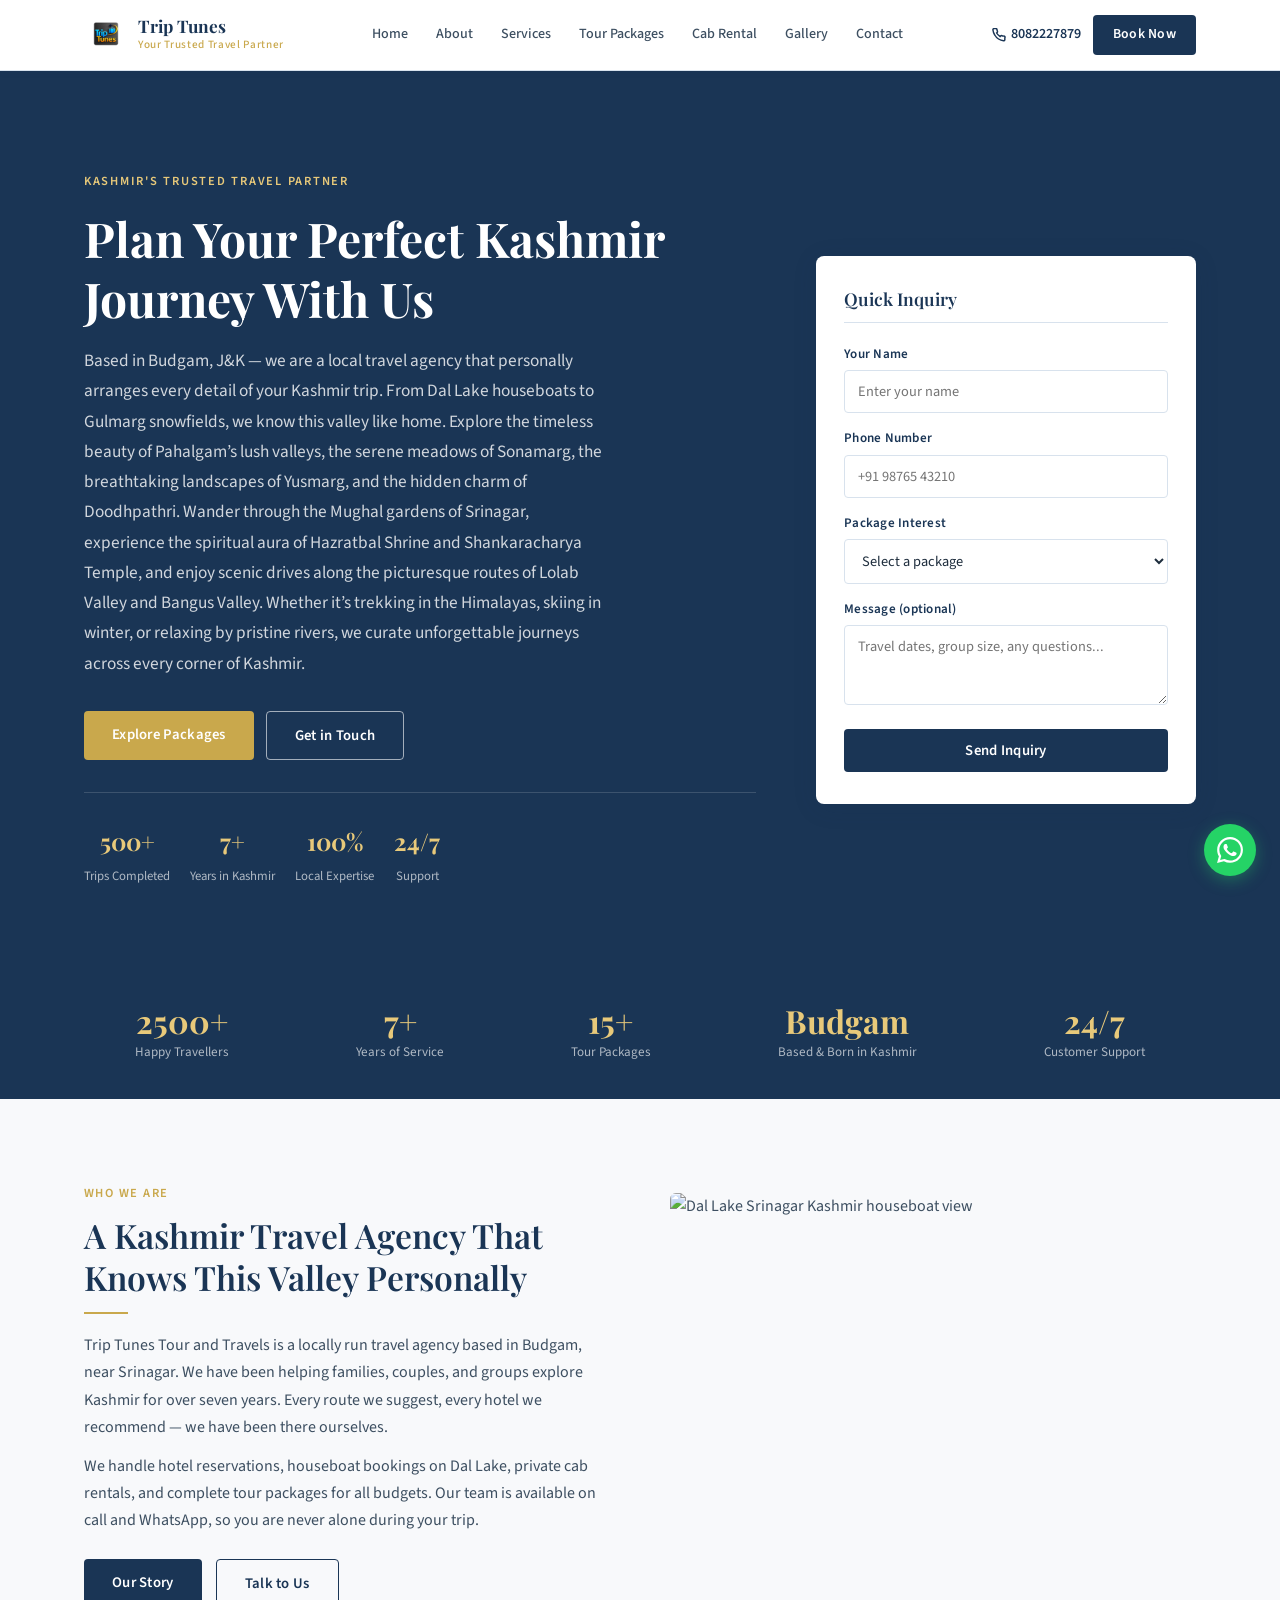
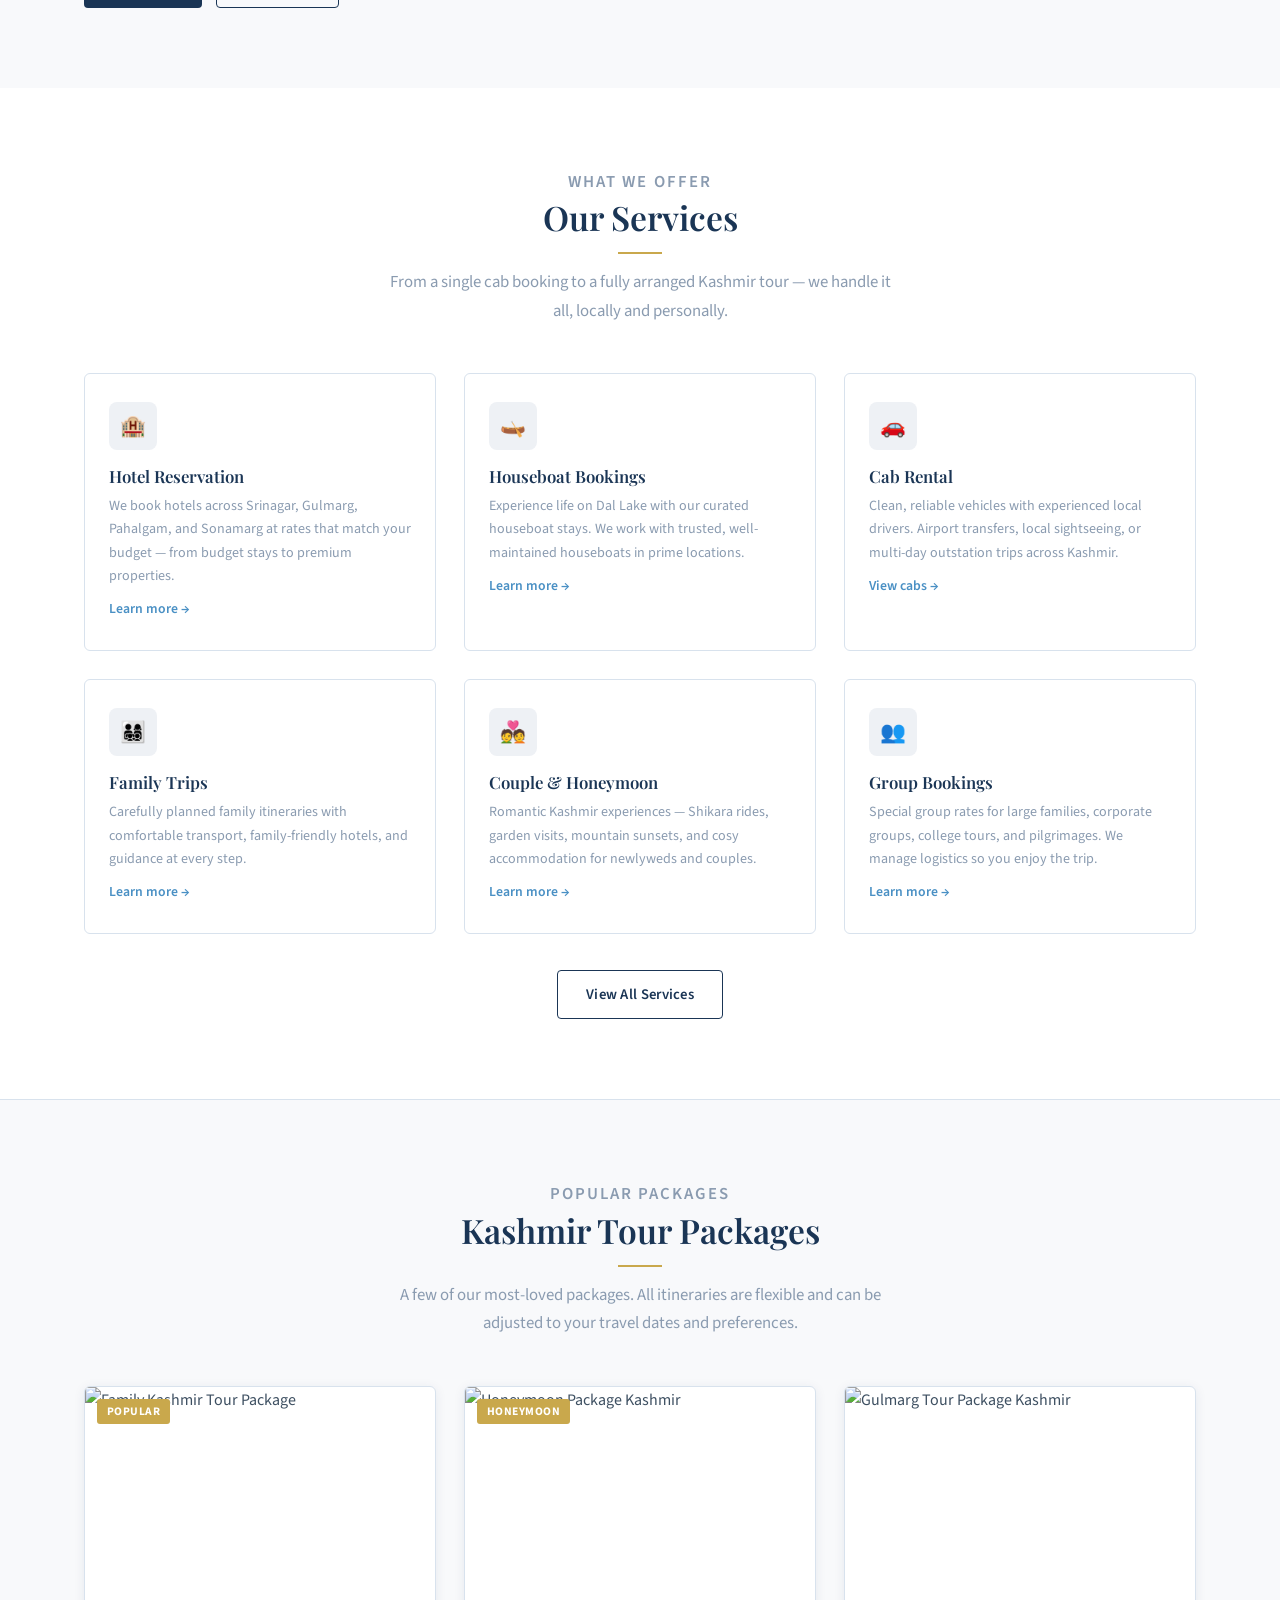
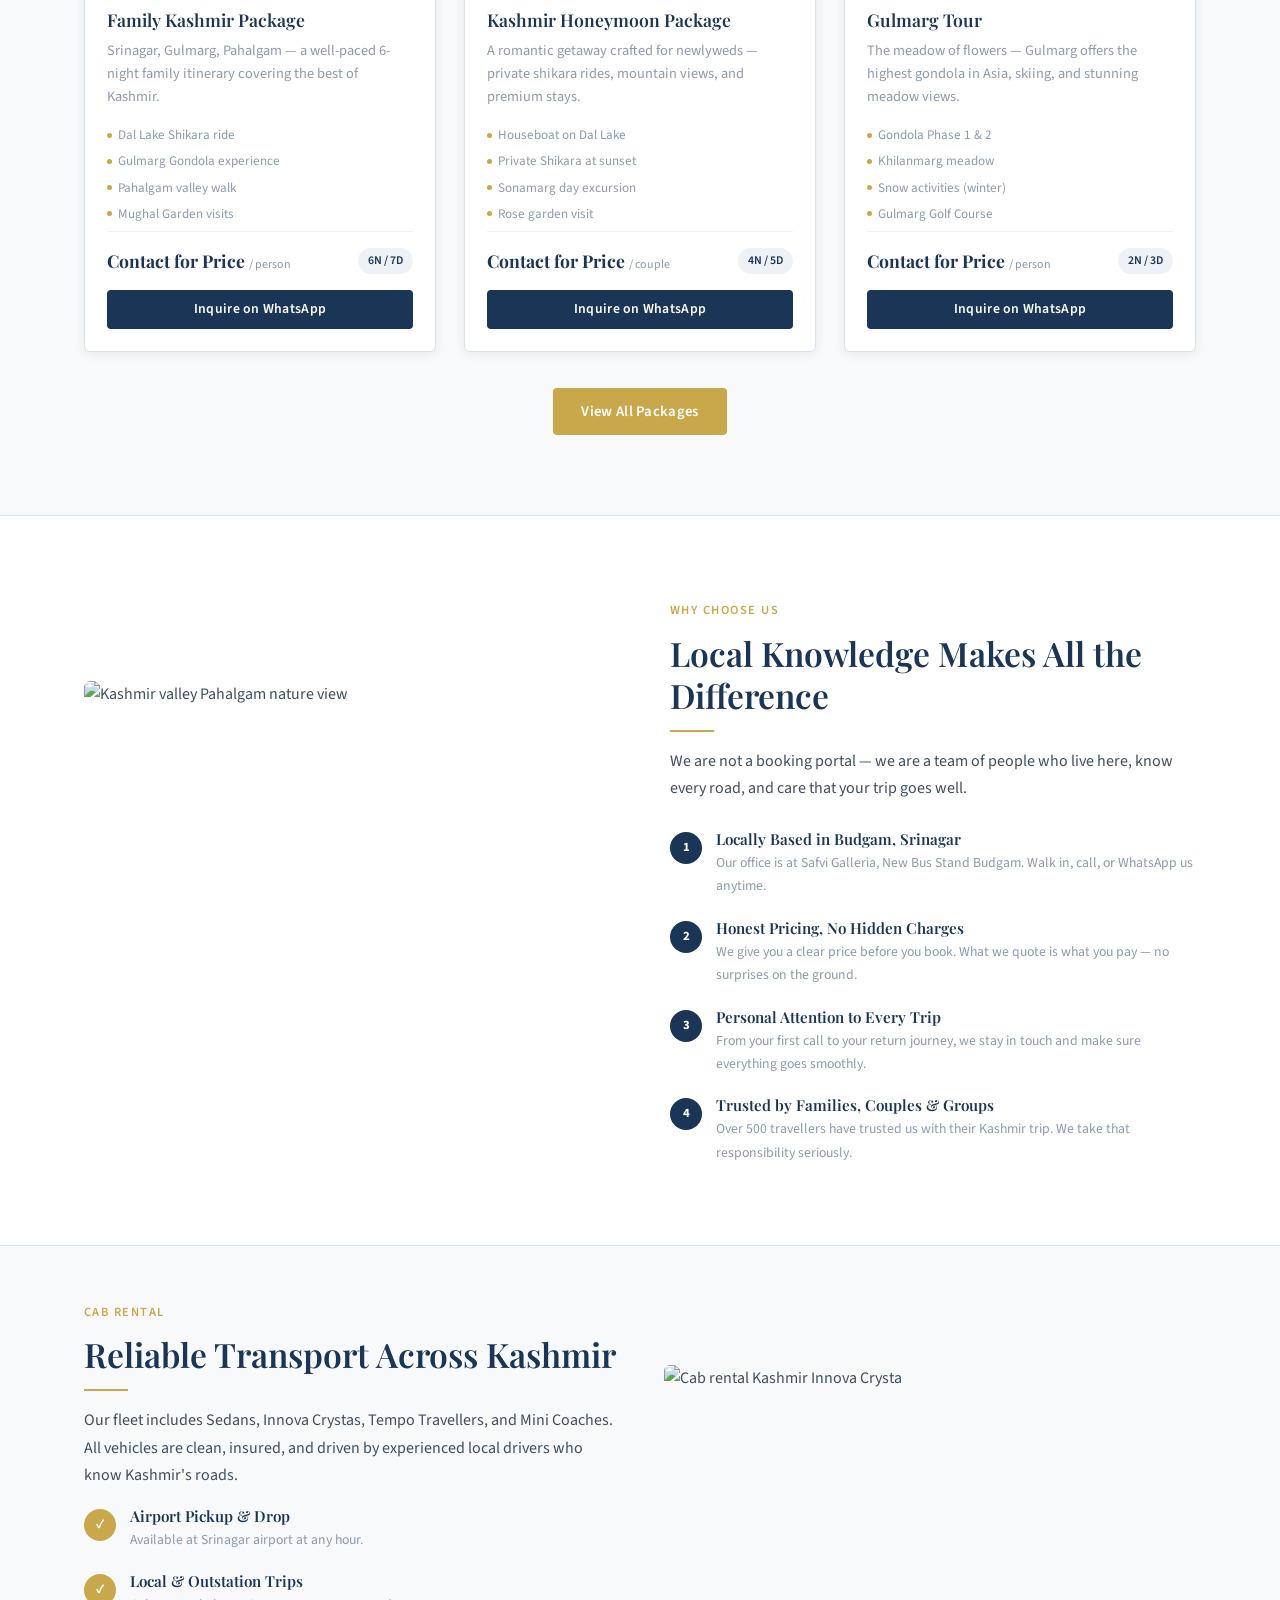
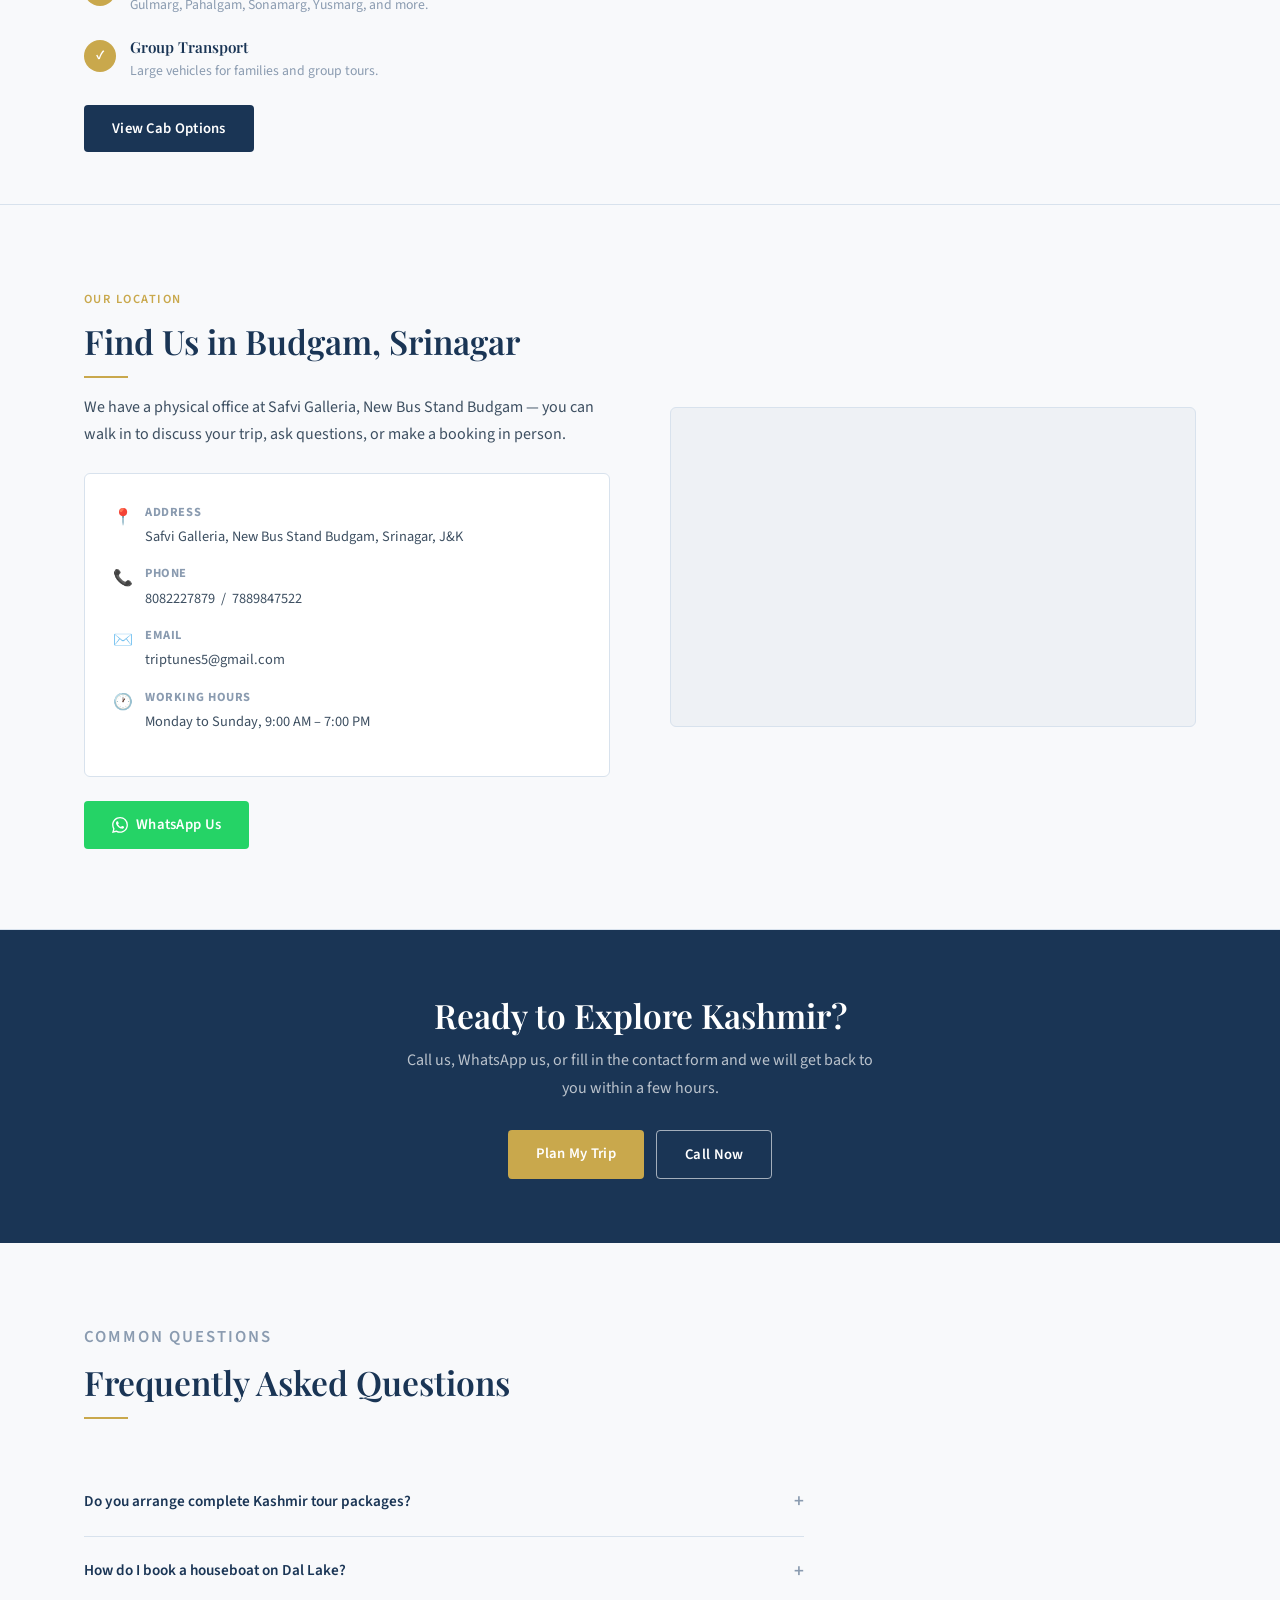
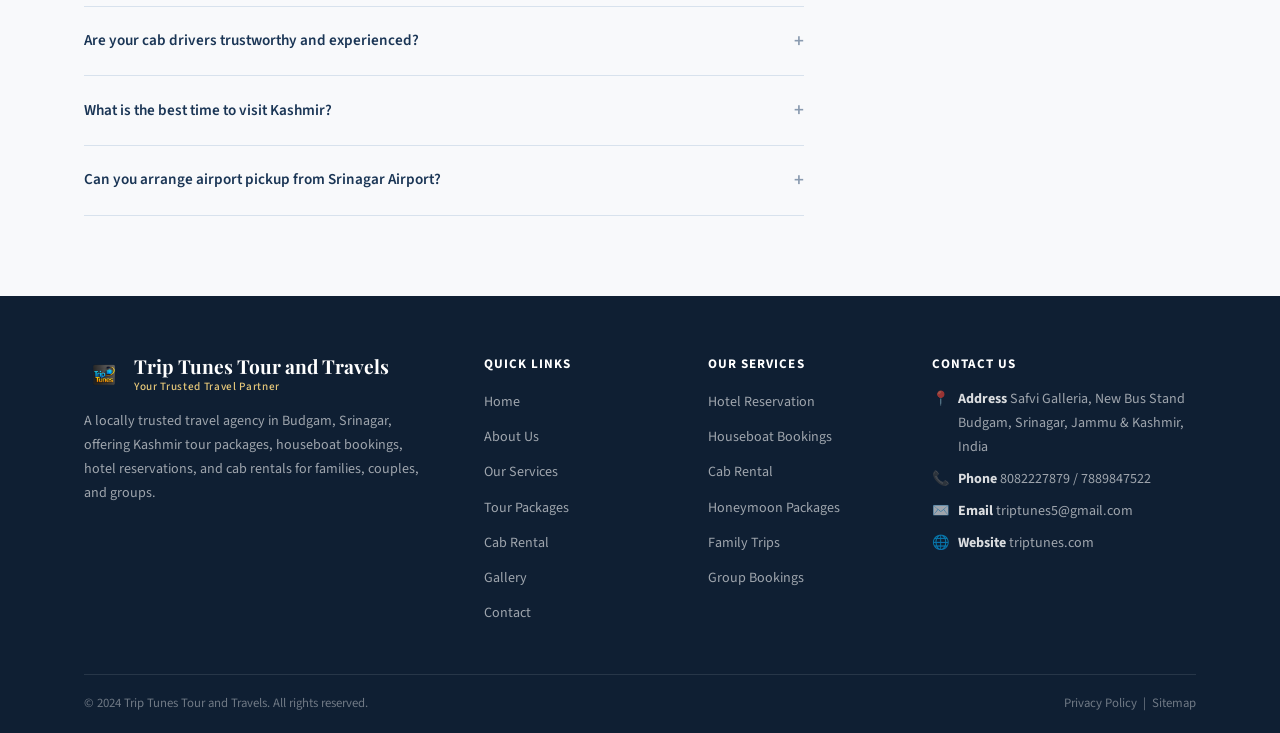
==== commit 77caa955: "Revise agency description and update traveler count Updated the travel agency description and increa" ====
--- a/index.html
+++ b/index.html
@@ -59,7 +59,7 @@
         <p class="hero-label">Kashmir's Trusted Travel Partner</p>
         <h1>Plan Your Perfect Kashmir Journey With Us</h1>
         <p class="hero-desc">
-          Based in Budgam, Srinagar — we are a local travel agency that personally arranges every detail of your Kashmir trip. From Dal Lake houseboats to Gulmarg snowfields, we know this valley like home.
+         Based in Budgam, J&K — we are a local travel agency that personally arranges every detail of your Kashmir trip. From Dal Lake houseboats to Gulmarg snowfields, we know this valley like home. Explore the timeless beauty of Pahalgam’s lush valleys, the serene meadows of Sonamarg, the breathtaking landscapes of Yusmarg, and the hidden charm of Doodhpathri. Wander through the Mughal gardens of Srinagar, experience the spiritual aura of Hazratbal Shrine and Shankaracharya Temple, and enjoy scenic drives along the picturesque routes of Lolab Valley and Bangus Valley. Whether it’s trekking in the Himalayas, skiing in winter, or relaxing by pristine rivers, we curate unforgettable journeys across every corner of Kashmir.
         </p>
         <div class="hero-actions">
           <a href="tours.html" class="btn btn-gold">Explore Packages</a>
@@ -113,7 +113,7 @@
 <div class="trust-bar">
   <div class="container">
     <div class="trust-bar-inner">
-      <div class="trust-item"><strong>500+</strong><span>Happy Travellers</span></div>
+      <div class="trust-item"><strong>2500+</strong><span>Happy Travellers</span></div>
       <div class="trust-item"><strong>7+</strong><span>Years of Service</span></div>
       <div class="trust-item"><strong>15+</strong><span>Tour Packages</span></div>
       <div class="trust-item"><strong>Budgam</strong><span>Based & Born in Kashmir</span></div>
@@ -281,7 +281,7 @@
   <div class="container">
     <div class="why-grid">
       <div class="why-img">
-        <img src="=80" alt="Kashmir valley Pahalgam nature view" loading="lazy">
+        <img src="https://images.unsplash.com/photo-1701957494338-95527b753a7f?q=80&w=1074&auto=format&fit=crop&ixlib=rb-4.1.0&ixid=M3wxMjA3fDB8MHxwaG90by1wYWdlfHx8fGVufDB8fHx8fA%3D%3D=80" alt="Kashmir valley Pahalgam nature view" loading="lazy">
       </div>
       <div>
         <p class="section-label">Why Choose Us</p>
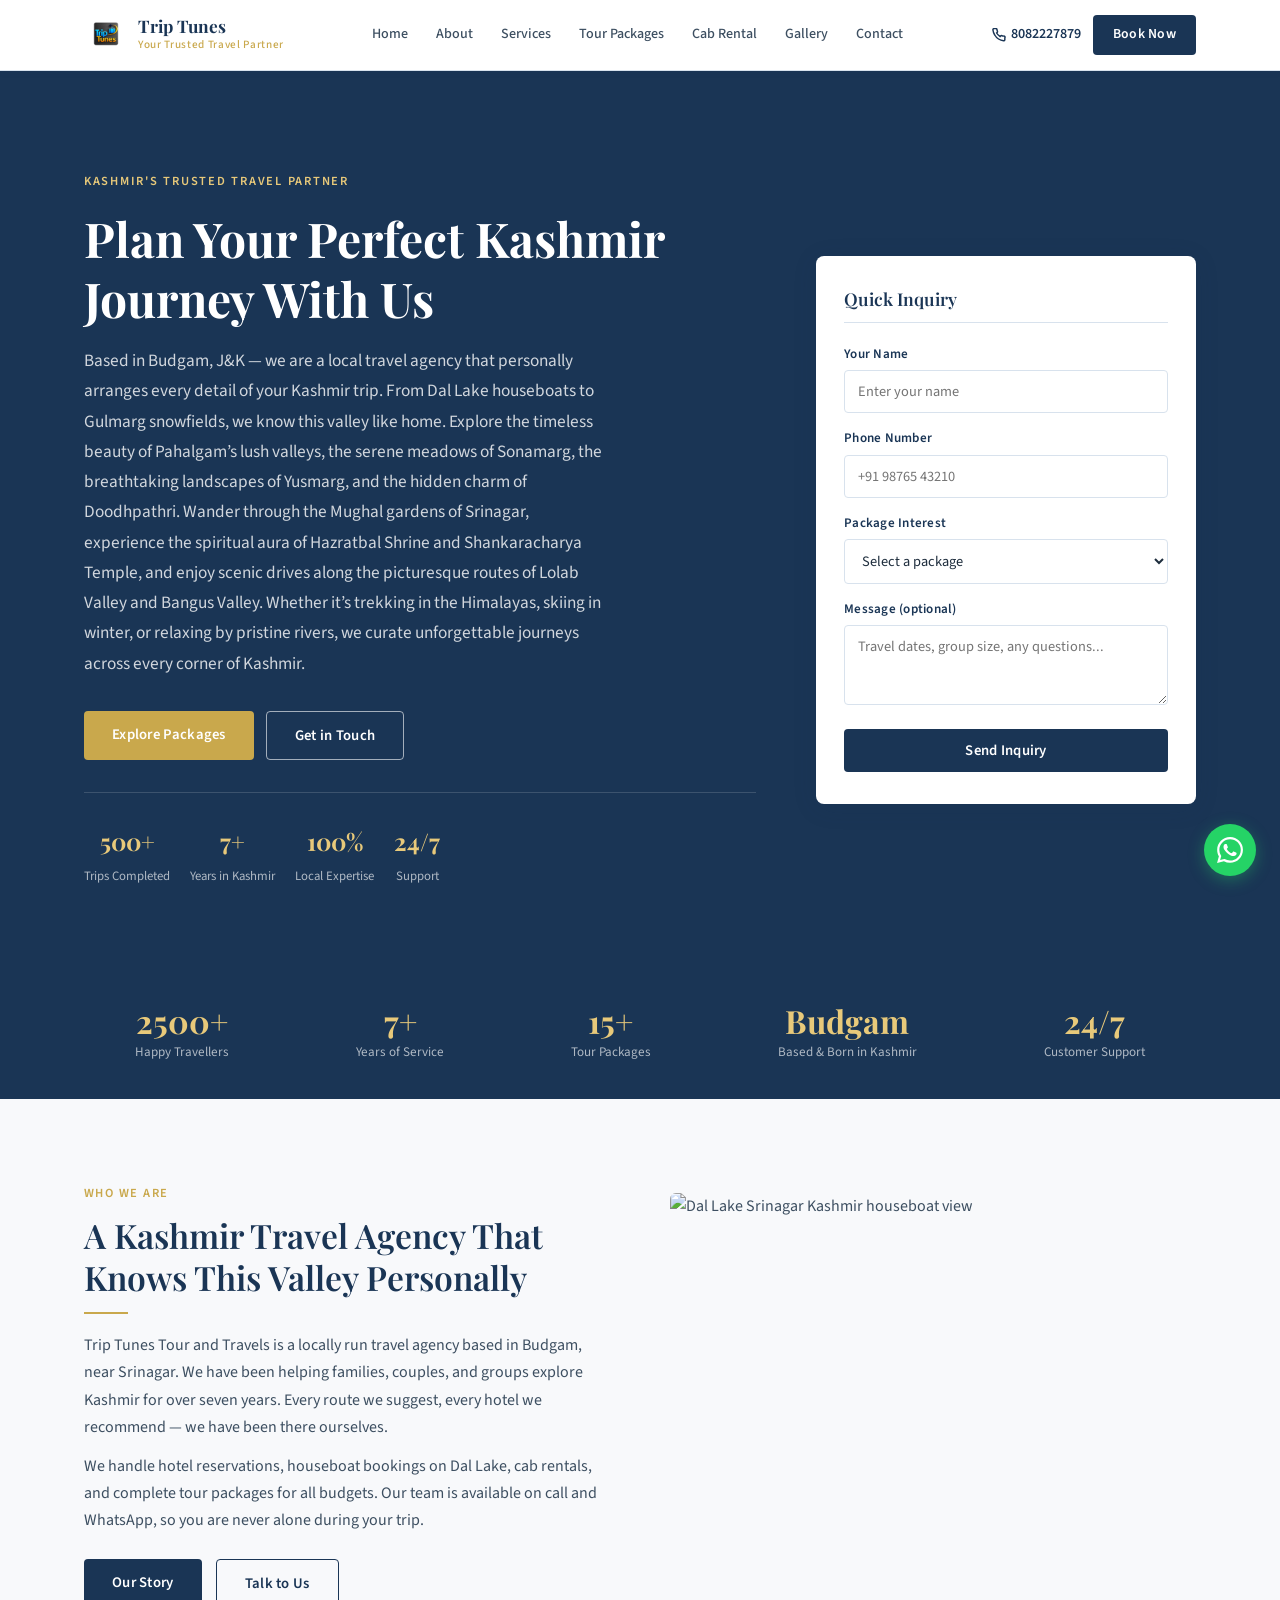
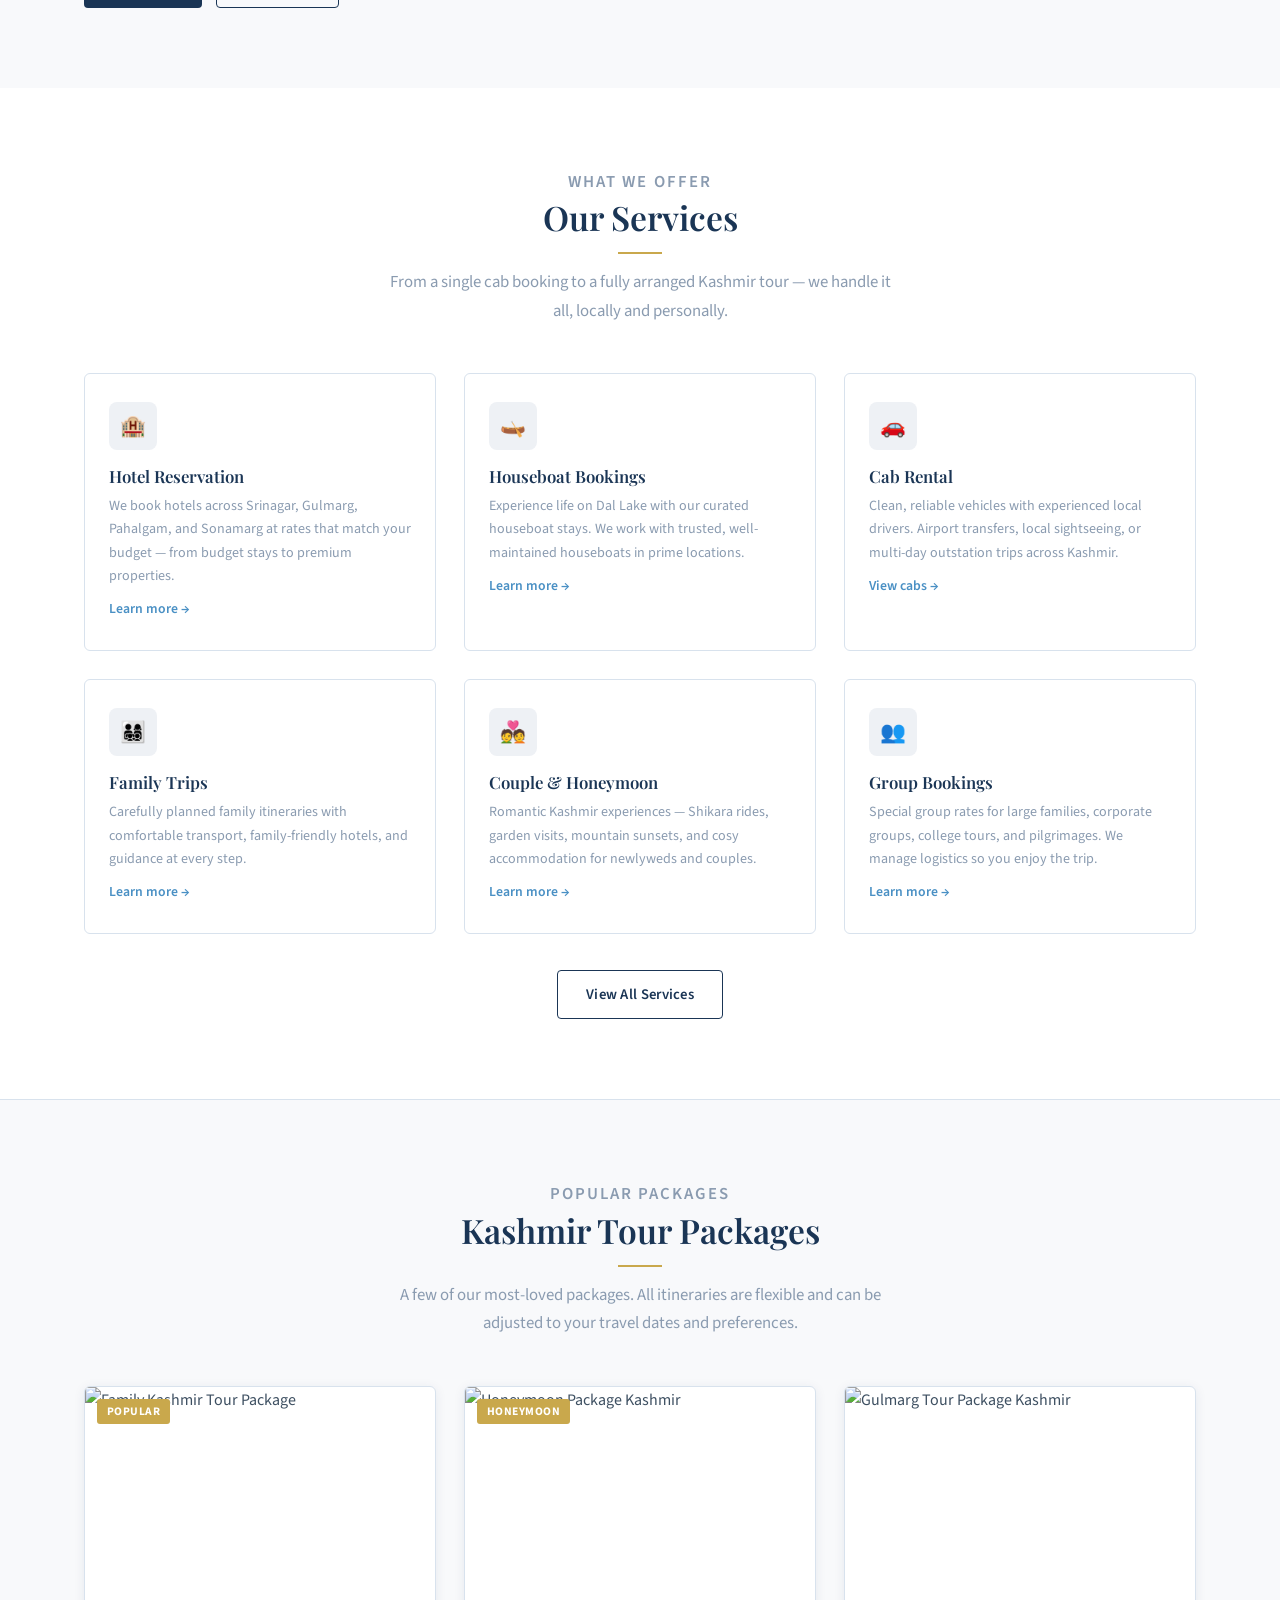
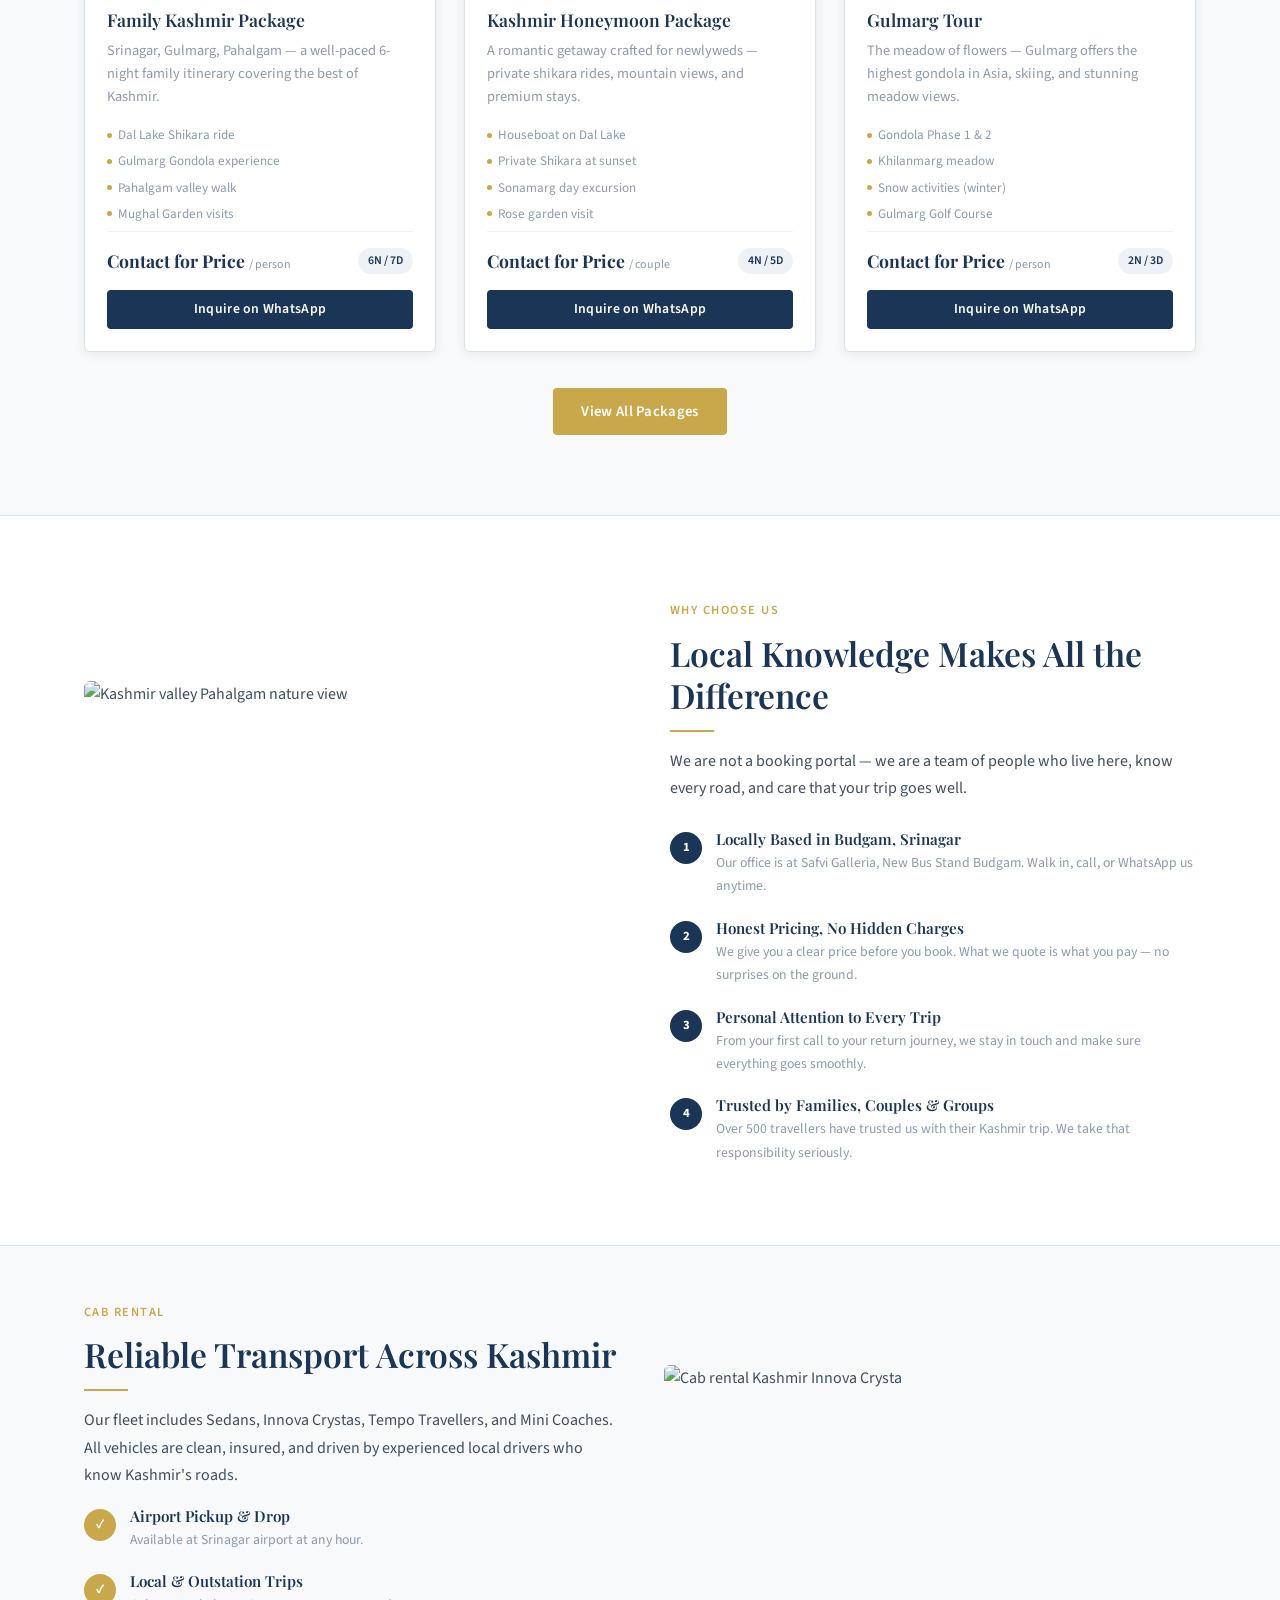
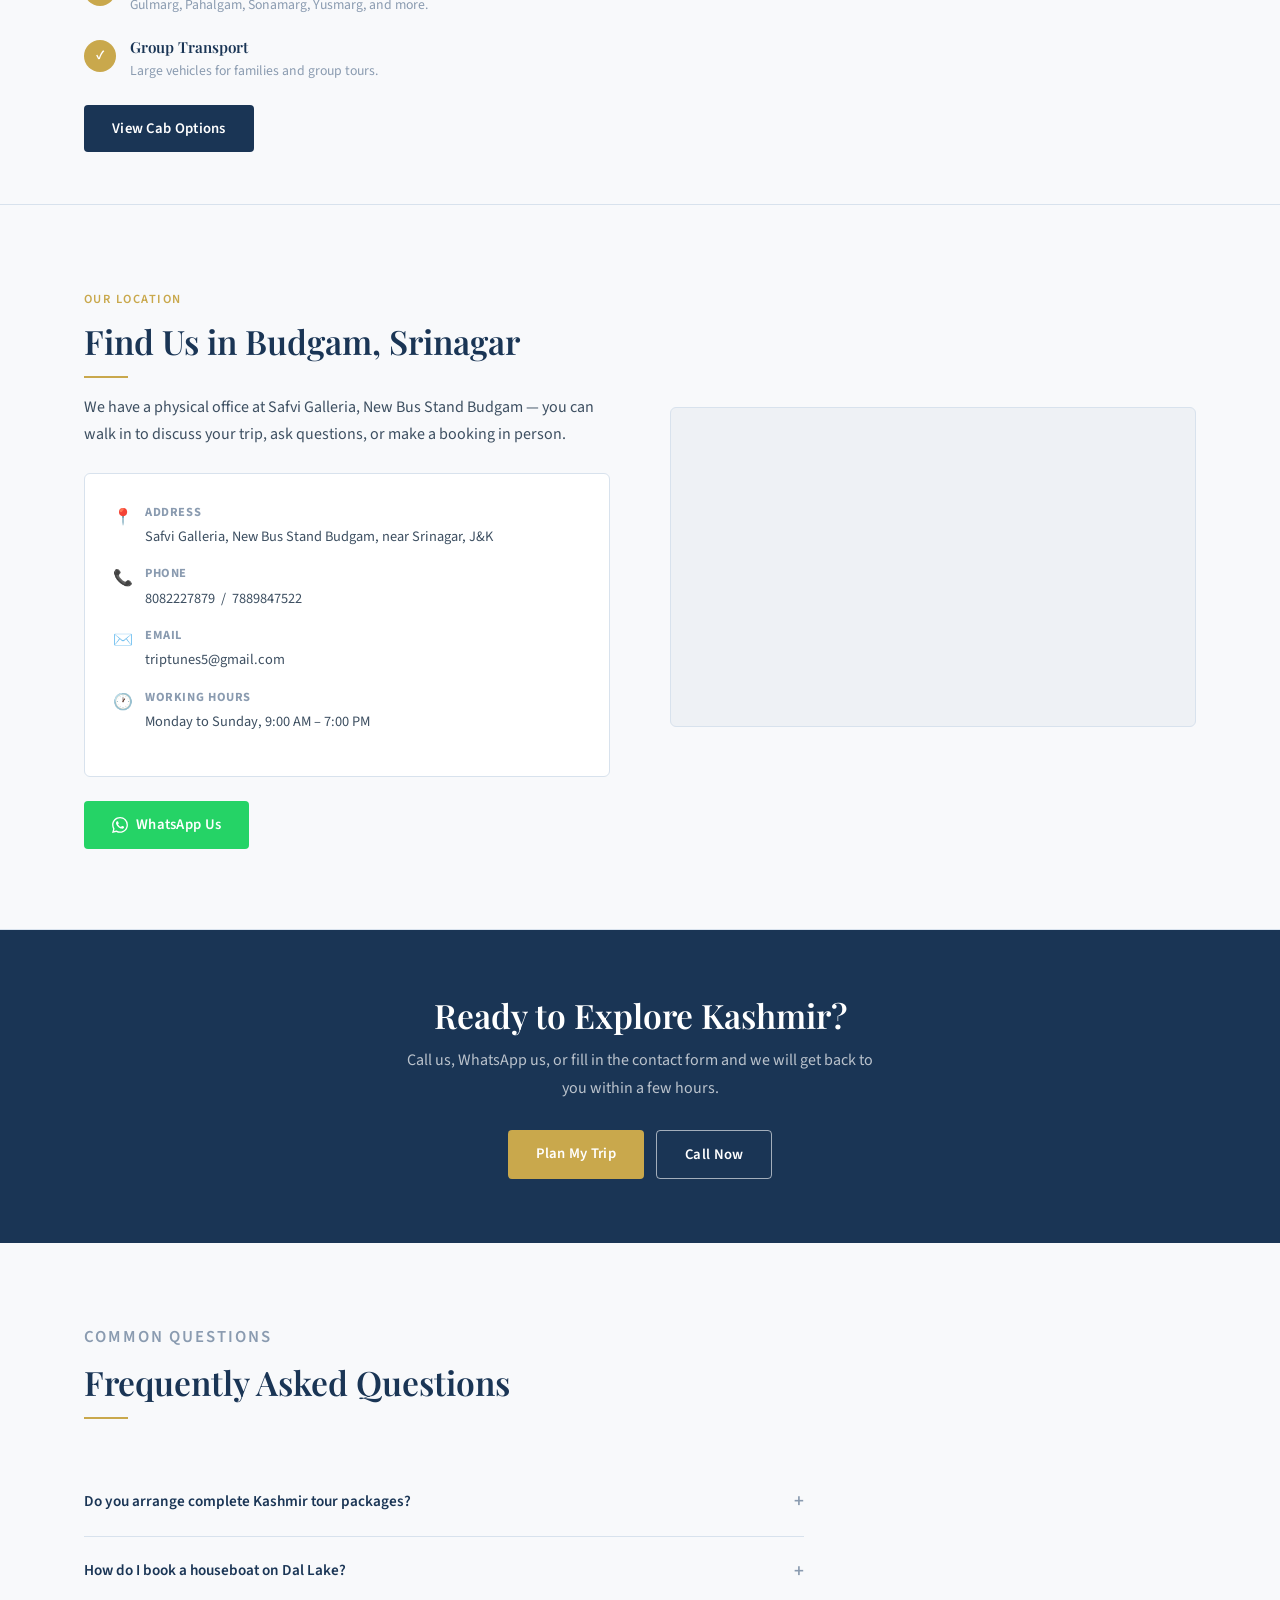
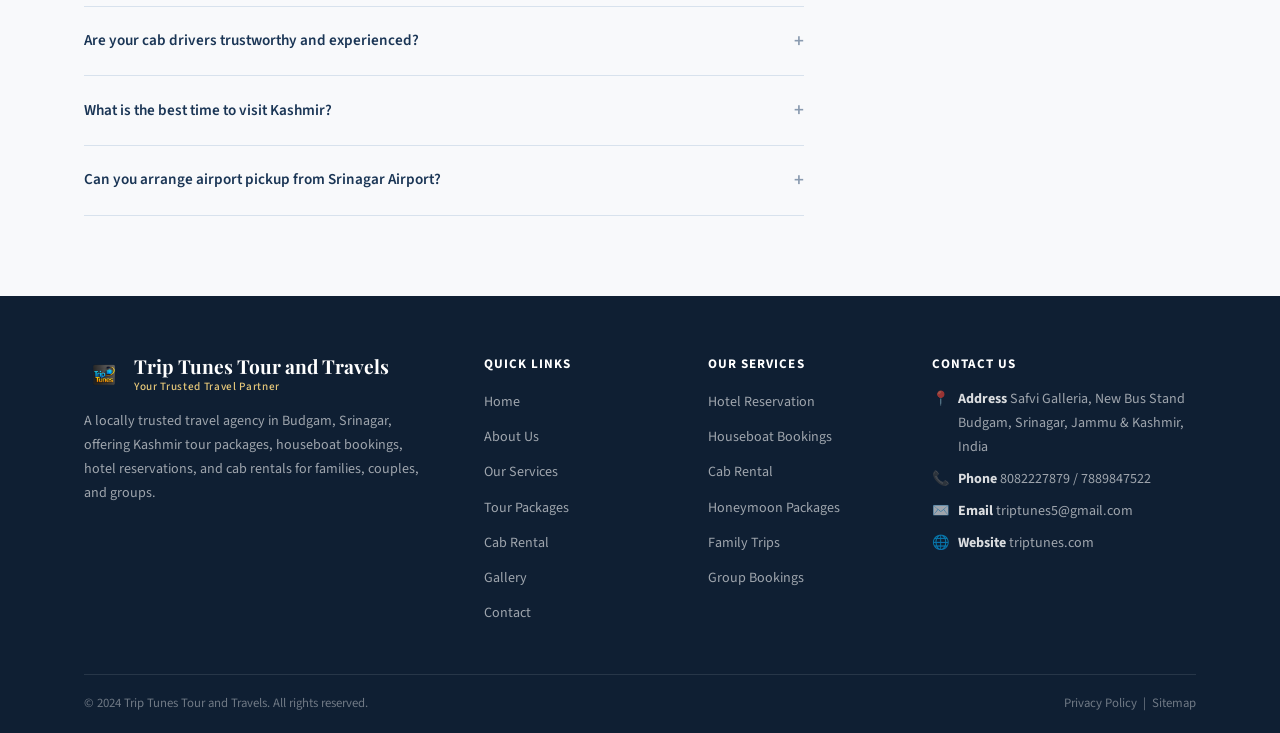
==== commit 31038f32: "Update address description and remove redundant words" ====
--- a/index.html
+++ b/index.html
@@ -134,7 +134,7 @@
           Trip Tunes Tour and Travels is a locally run travel agency based in Budgam, near Srinagar. We have been helping families, couples, and groups explore Kashmir for over seven years. Every route we suggest, every hotel we recommend — we have been there ourselves.
         </p>
         <p style="margin-top:12px;">
-          We handle hotel reservations, houseboat bookings on Dal Lake, private cab rentals, and complete tour packages for all budgets. Our team is available on call and WhatsApp, so you are never alone during your trip.
+          We handle hotel reservations, houseboat bookings on Dal Lake, cab rentals, and complete tour packages for all budgets. Our team is available on call and WhatsApp, so you are never alone during your trip.
         </p>
         <div style="margin-top:24px; display:flex; gap:14px; flex-wrap:wrap;">
           <a href="about.html" class="btn btn-primary">Our Story</a>
@@ -358,7 +358,7 @@
         <div class="contact-info-box" style="margin-top:24px;background:var(--white);">
           <div class="info-row">
             <span class="icon">📍</span>
-            <div><strong>Address</strong>Safvi Galleria, New Bus Stand Budgam, Srinagar, J&K</div>
+            <div><strong>Address</strong>Safvi Galleria, New Bus Stand Budgam, near Srinagar, J&K</div>
           </div>
           <div class="info-row">
             <span class="icon">📞</span>
--- a/css/style.css
+++ b/css/style.css
@@ -199,28 +199,43 @@
 /* Mobile Nav */
 @media (max-width: 900px) {
   .main-nav {
-    display: none;
+    display: flex;
+    flex-direction: column;
     position: absolute;
     top: 70px;
     left: 0;
     right: 0;
     background: var(--white);
     border-top: 1px solid var(--border);
-    border-bottom: 1px solid var(--border);
-    flex-direction: column;
-    align-items: flex-start;
     padding: 16px 24px;
     gap: 2px;
-    box-shadow: var(--shadow);
-  }
-  .main-nav.open { display: flex; }
-  .main-nav a { padding: 9px 0; font-size: 0.95rem; width: 100%; border-bottom: 1px solid var(--light-grey); }
-  .main-nav a:last-child { border-bottom: none; }
-  .nav-toggle { display: flex; }
-  .header-phone { display: none; }
-  .header-cta .btn { display: none; }
-}
-
+
+    /* hidden by default */
+    opacity: 0;
+    transform: translateY(-10px);
+    pointer-events: none;
+    transition: all 0.25s ease;
+  }
+
+  .main-nav.active {
+    opacity: 1;
+    transform: translateY(0);
+    pointer-events: auto;
+  }
+
+  .main-nav a {
+    padding: 10px 0;
+    border-bottom: 1px solid var(--light-grey);
+  }
+
+  .main-nav a:last-child {
+    border-bottom: none;
+  }
+
+  .nav-toggle {
+    display: flex;
+  }
+}
 /* ============================================
    HERO
    ============================================ */
@@ -526,27 +541,99 @@
    ============================================ */
 .cab-card {
   border: 1px solid var(--border);
-  border-radius: 6px;
+  border-radius: 10px;
   overflow: hidden;
   background: var(--white);
 }
-.cab-card-img { width: 100%; height: 180px; object-fit: cover; }
-.cab-card-body { padding: 20px; }
-.cab-card-body h3 { font-size: 1rem; margin-bottom: 4px; }
-.cab-card-body p { font-size: 0.84rem; color: var(--mid-grey); }
+
+/* Make image responsive */
+.cab-card-img {
+  width: 100%;
+  height: 200px;
+  object-fit: cover;
+}
+
+/* Better spacing */
+.cab-card-body {
+  padding: 16px;
+}
+
+.cab-card-body h3 {
+  font-size: 1.1rem;
+  margin-bottom: 6px;
+}
+
+.cab-card-body p {
+  font-size: 0.9rem;
+  color: var(--mid-grey);
+  line-height: 1.4;
+}
+
+/* Specs improve readability */
 .cab-specs {
   display: flex;
-  gap: 14px;
+  gap: 8px;
   margin-top: 12px;
   flex-wrap: wrap;
 }
+
 .spec-tag {
-  font-size: 0.78rem;
+  font-size: 0.8rem;
   color: var(--deep-blue);
   background: var(--light-grey);
-  padding: 3px 9px;
-  border-radius: 3px;
+  padding: 5px 10px;
+  border-radius: 20px;
   font-weight: 500;
+}
+
+/* ============================================
+   MOBILE FIXES
+   ============================================ */
+@media (max-width: 768px) {
+  .cab-card {
+    border-radius: 12px;
+  }
+
+  .cab-card-img {
+    height: 160px; /* smaller for mobile */
+  }
+
+  .cab-card-body {
+    padding: 14px;
+  }
+
+  .cab-card-body h3 {
+    font-size: 1rem;
+  }
+
+  .cab-card-body p {
+    font-size: 0.85rem;
+  }
+
+  .cab-specs {
+    gap: 6px;
+  }
+
+  .spec-tag {
+    font-size: 0.75rem;
+    padding: 4px 8px;
+  }
+}
+
+/* EXTRA SMALL DEVICES */
+@media (max-width: 480px) {
+  .cab-card-img {
+    height: 140px;
+  }
+
+  .cab-specs {
+    flex-direction: column; /* stack for clarity */
+    align-items: flex-start;
+  }
+
+  .spec-tag {
+    width: fit-content;
+  }
 }
 
 /* ============================================
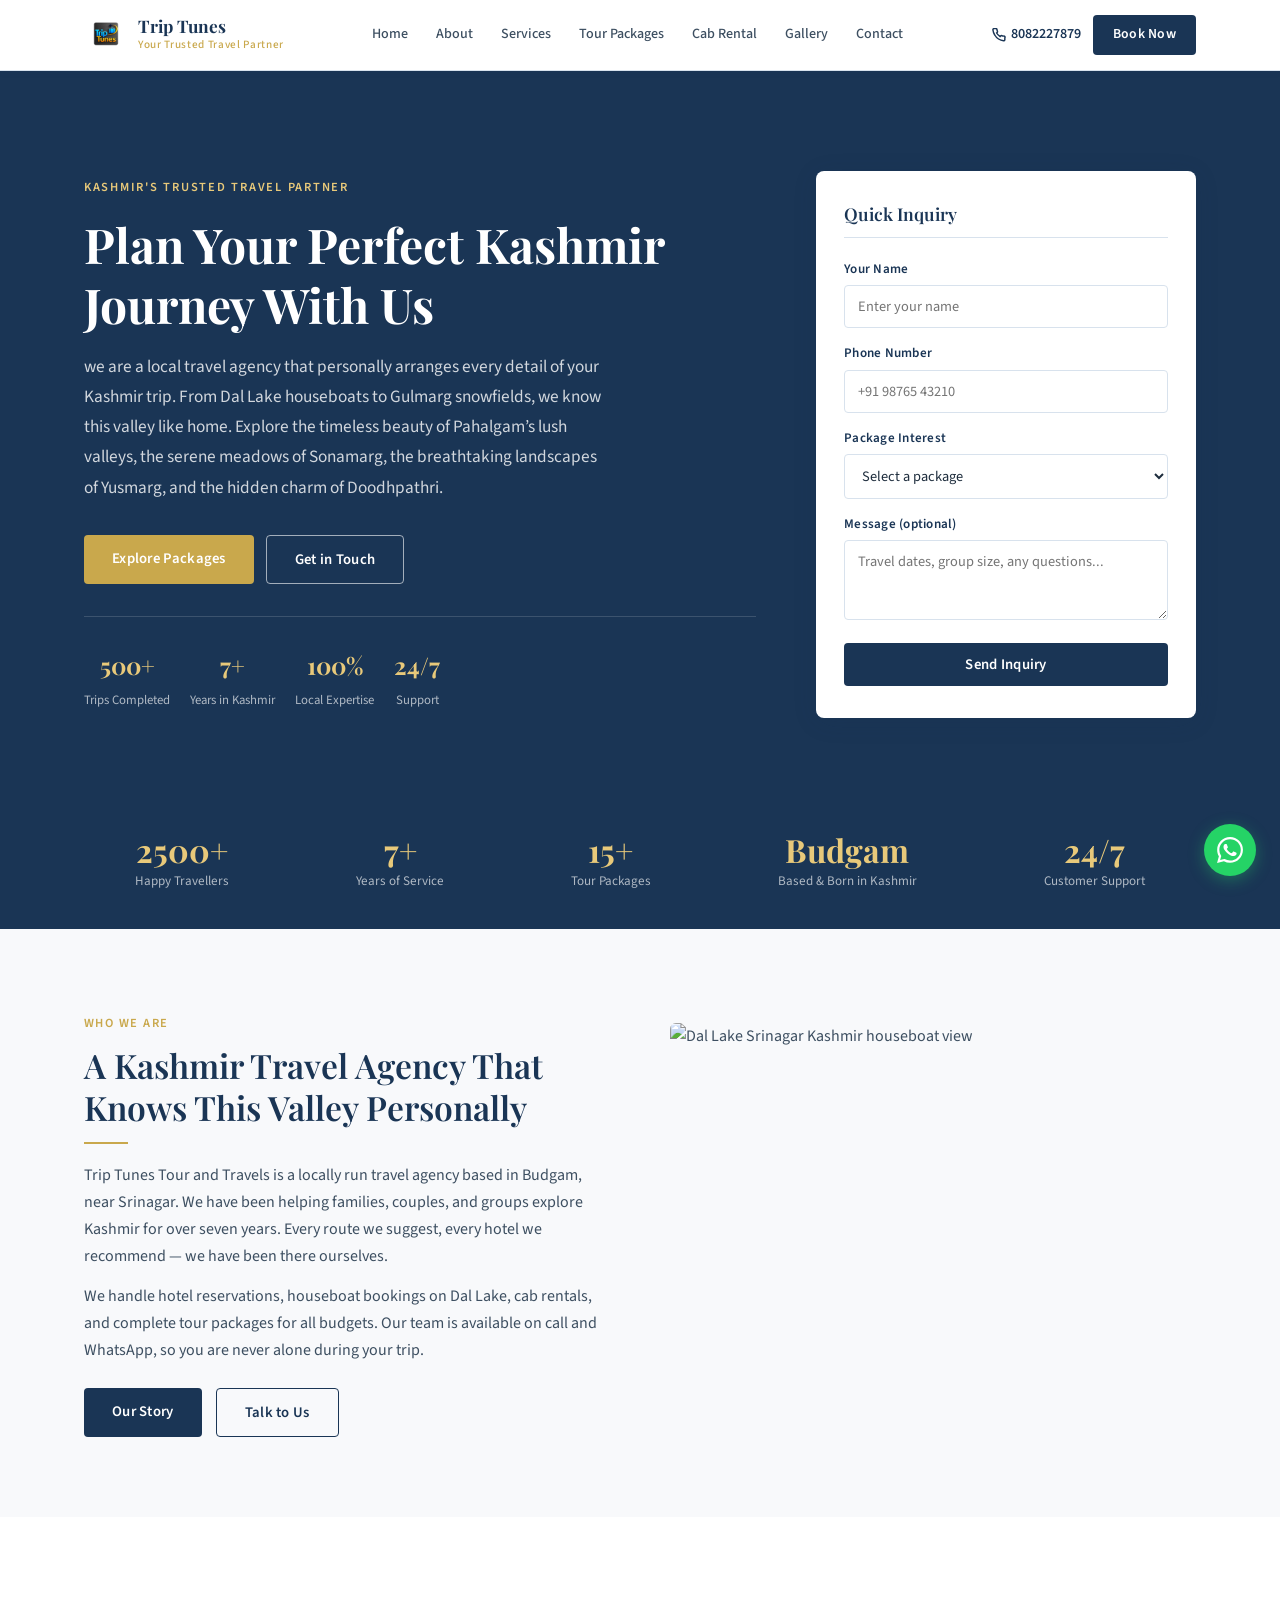
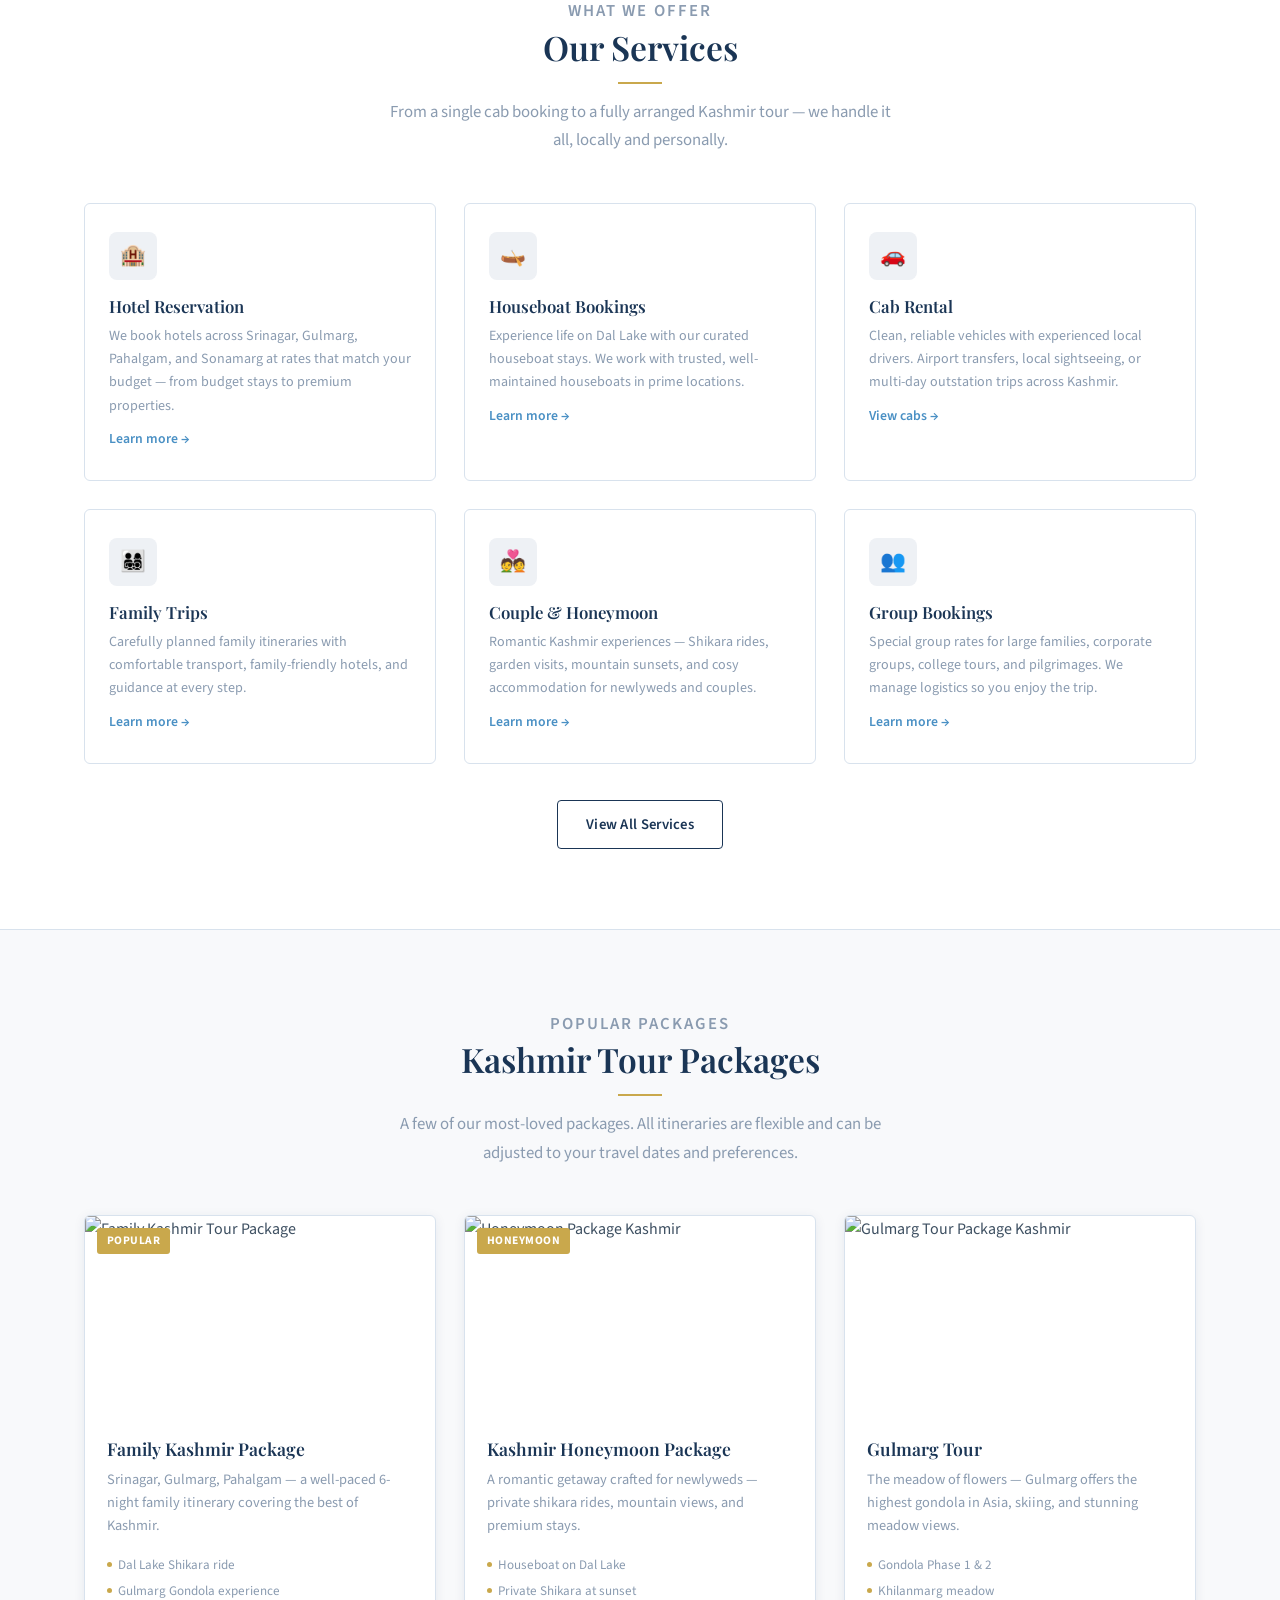
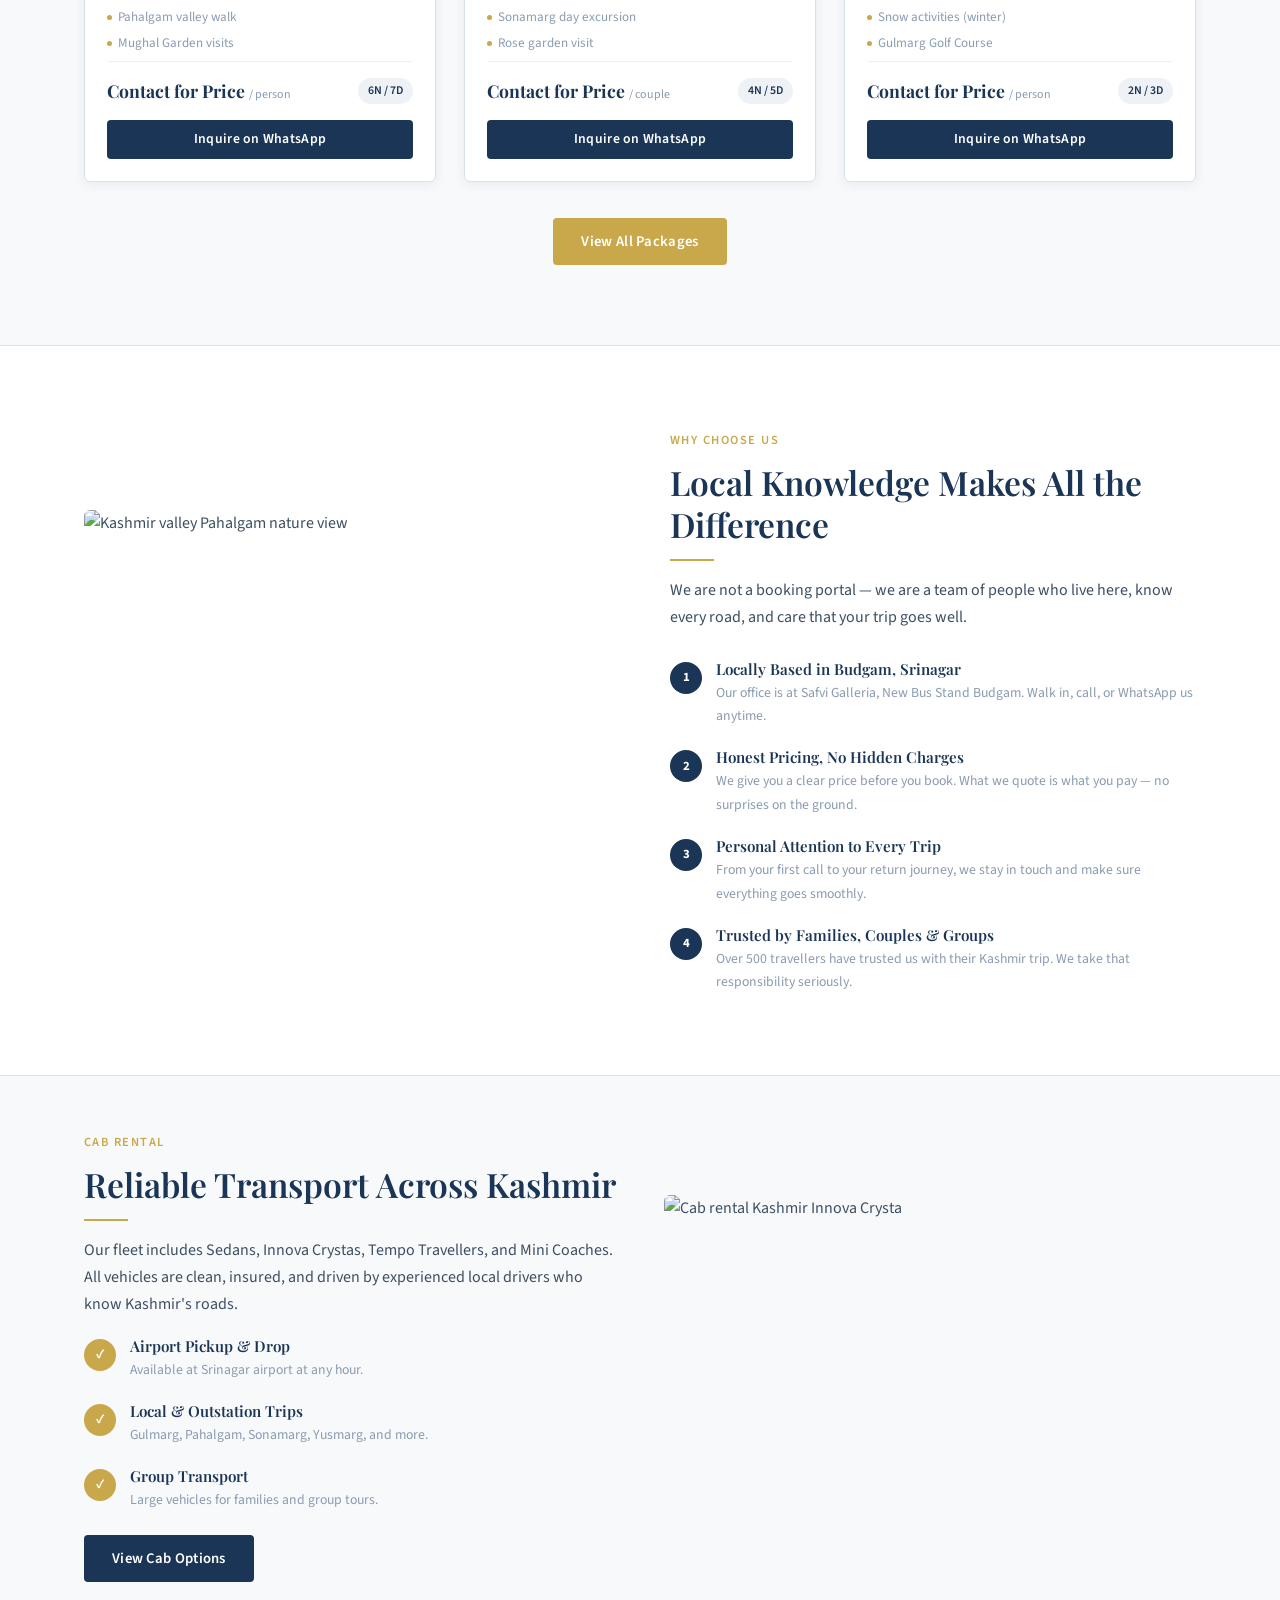
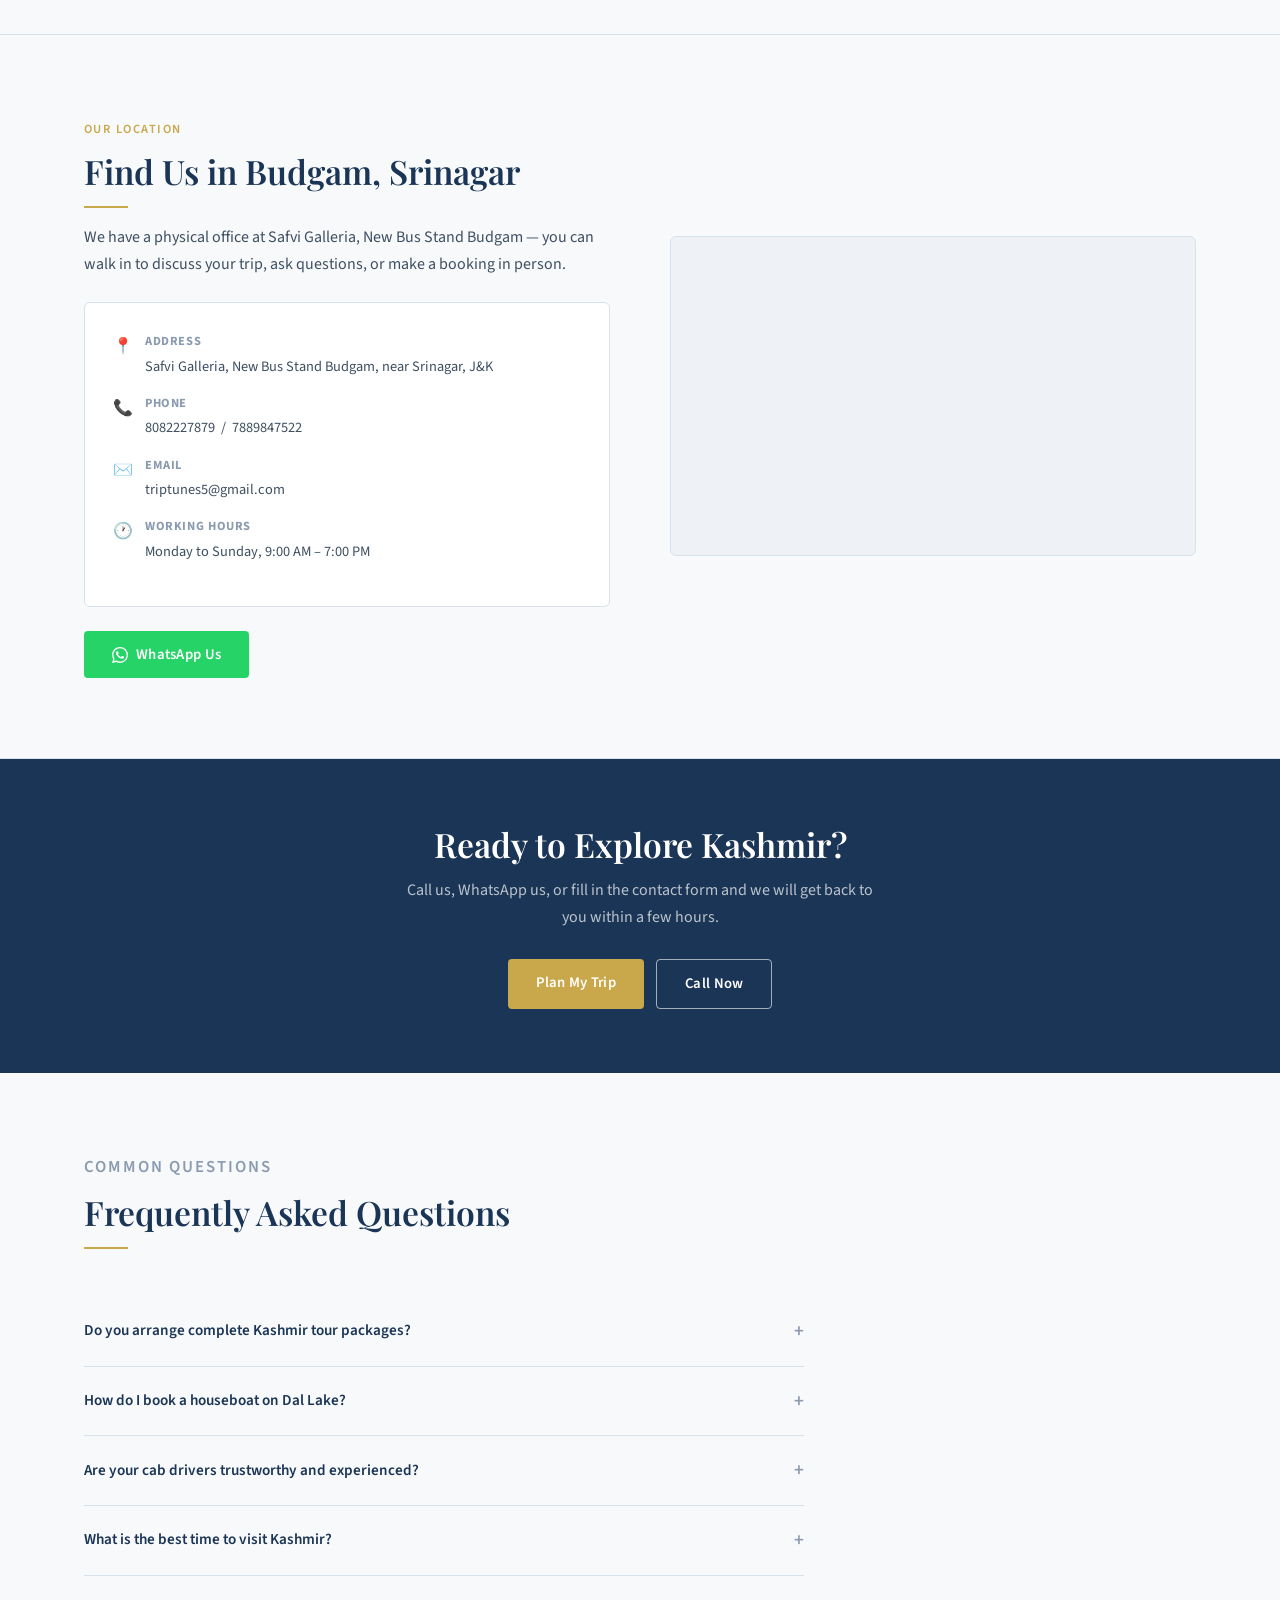
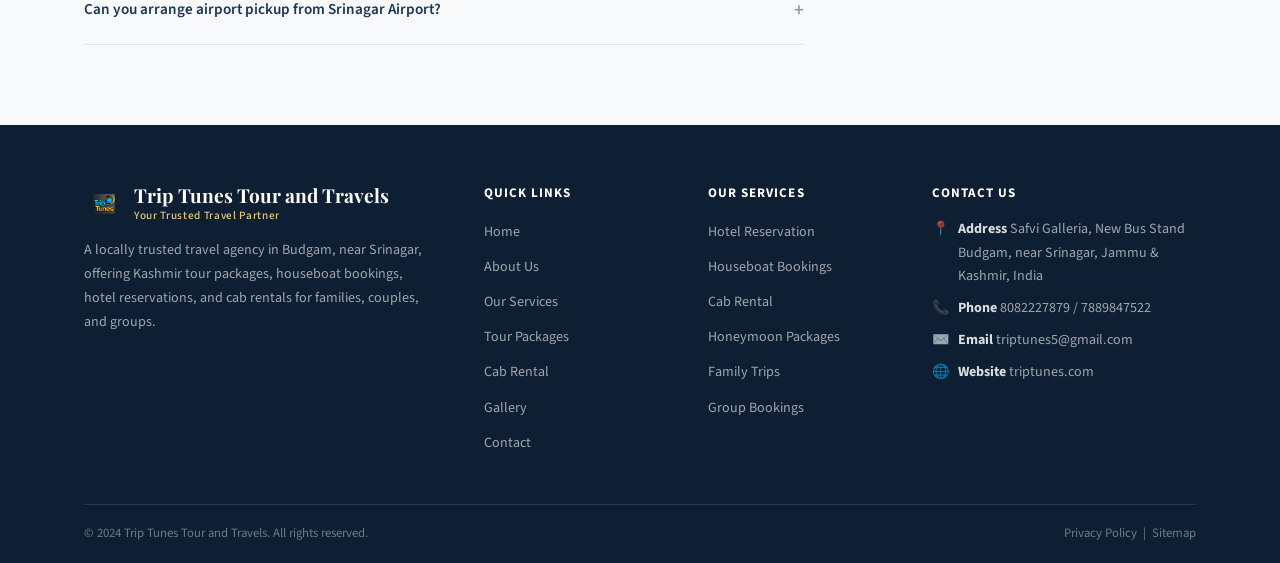
==== commit 9d4aed7e: "Update hero description in index.html Removed introductory sentence from hero description." ====
--- a/index.html
+++ b/index.html
@@ -59,7 +59,7 @@
         <p class="hero-label">Kashmir's Trusted Travel Partner</p>
         <h1>Plan Your Perfect Kashmir Journey With Us</h1>
         <p class="hero-desc">
-         Based in Budgam, J&K — we are a local travel agency that personally arranges every detail of your Kashmir trip. From Dal Lake houseboats to Gulmarg snowfields, we know this valley like home. Explore the timeless beauty of Pahalgam’s lush valleys, the serene meadows of Sonamarg, the breathtaking landscapes of Yusmarg, and the hidden charm of Doodhpathri. Wander through the Mughal gardens of Srinagar, experience the spiritual aura of Hazratbal Shrine and Shankaracharya Temple, and enjoy scenic drives along the picturesque routes of Lolab Valley and Bangus Valley. Whether it’s trekking in the Himalayas, skiing in winter, or relaxing by pristine rivers, we curate unforgettable journeys across every corner of Kashmir.
+        we are a local travel agency that personally arranges every detail of your Kashmir trip. From Dal Lake houseboats to Gulmarg snowfields, we know this valley like home. Explore the timeless beauty of Pahalgam’s lush valleys, the serene meadows of Sonamarg, the breathtaking landscapes of Yusmarg, and the hidden charm of Doodhpathri.
         </p>
         <div class="hero-actions">
           <a href="tours.html" class="btn btn-gold">Explore Packages</a>
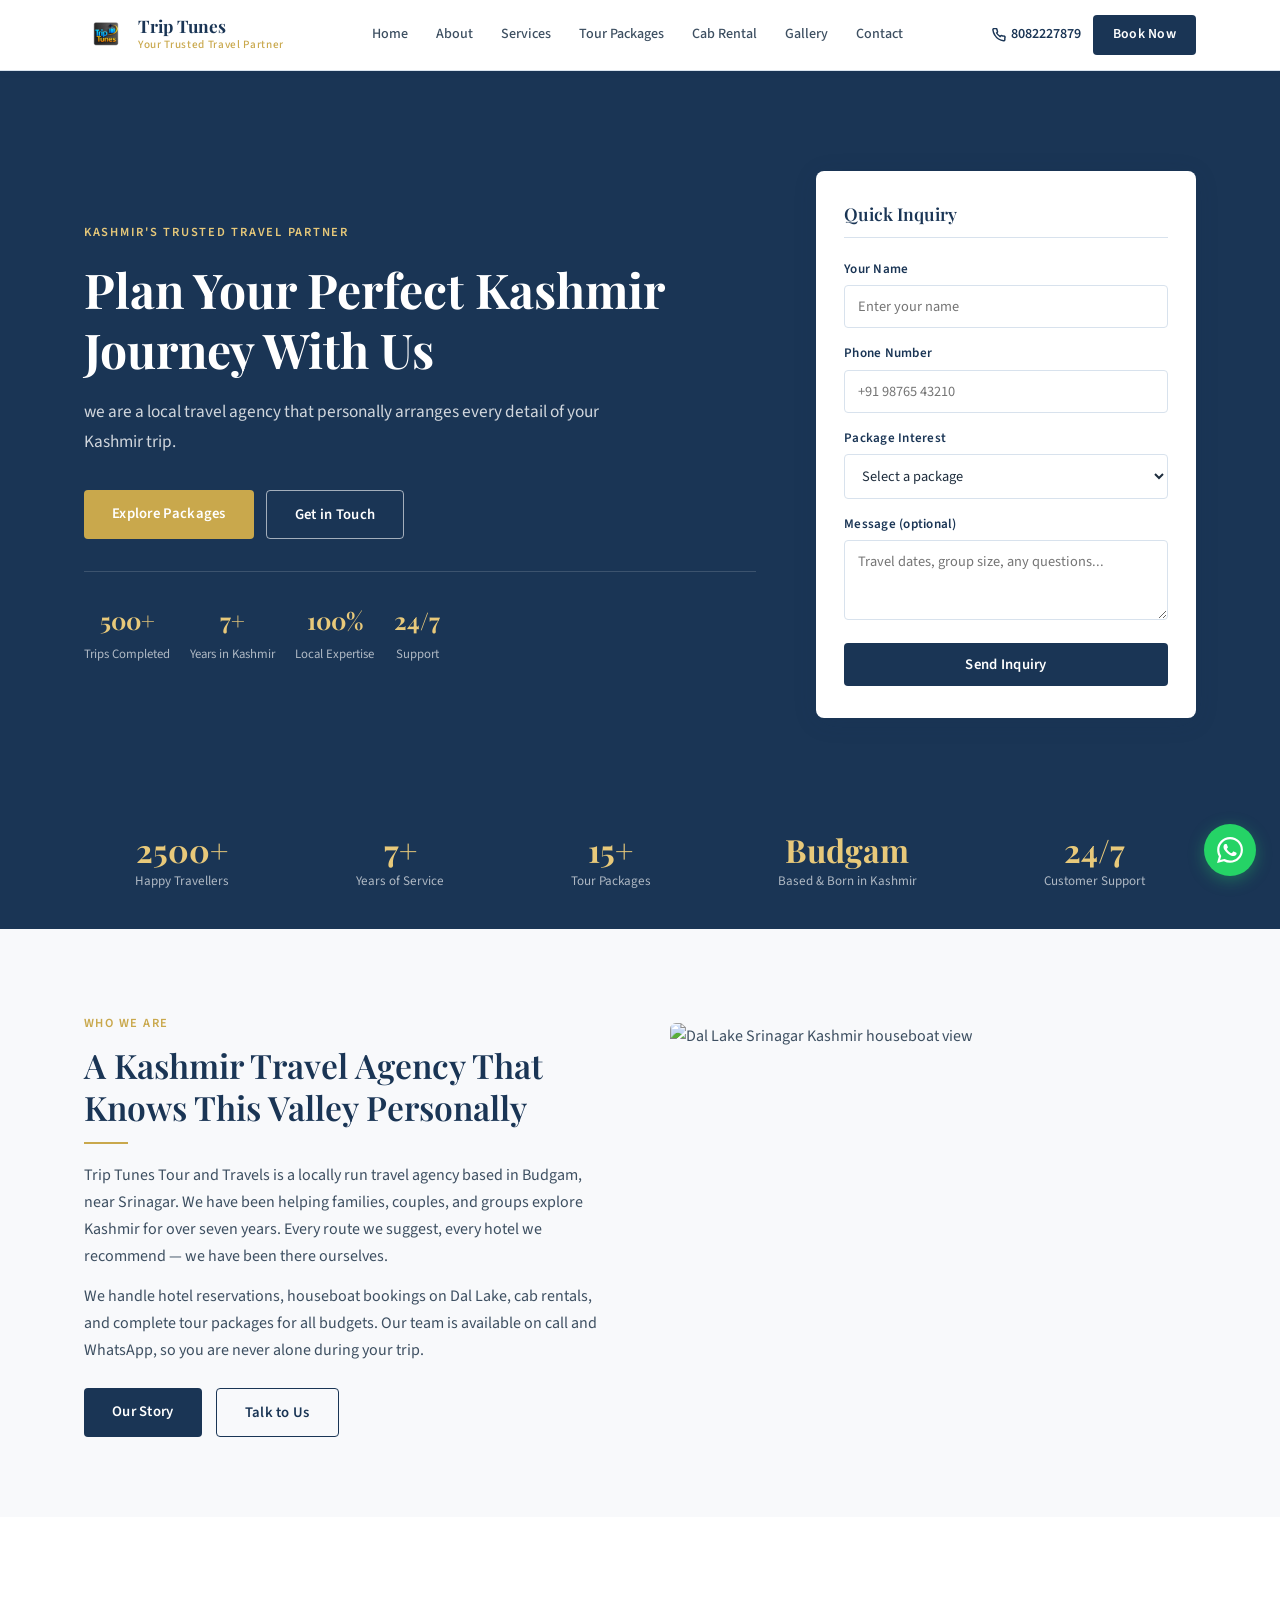
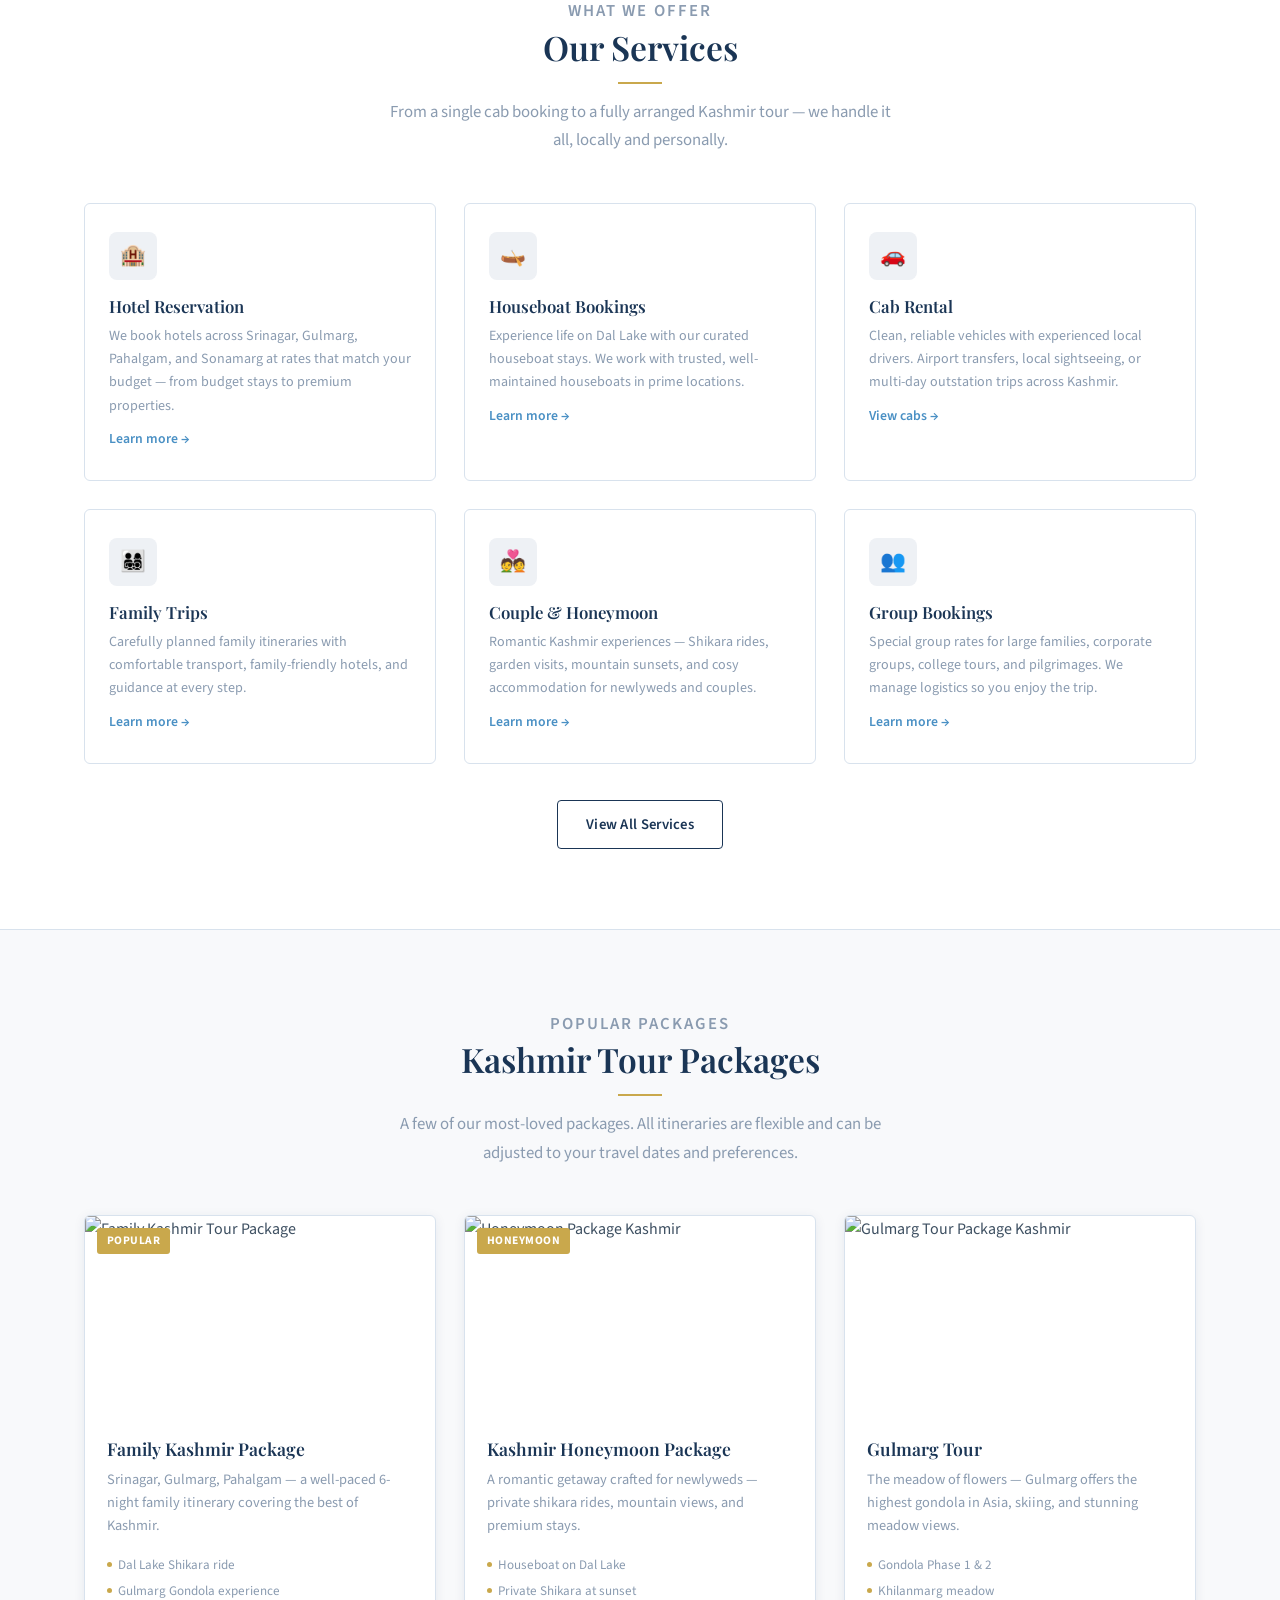
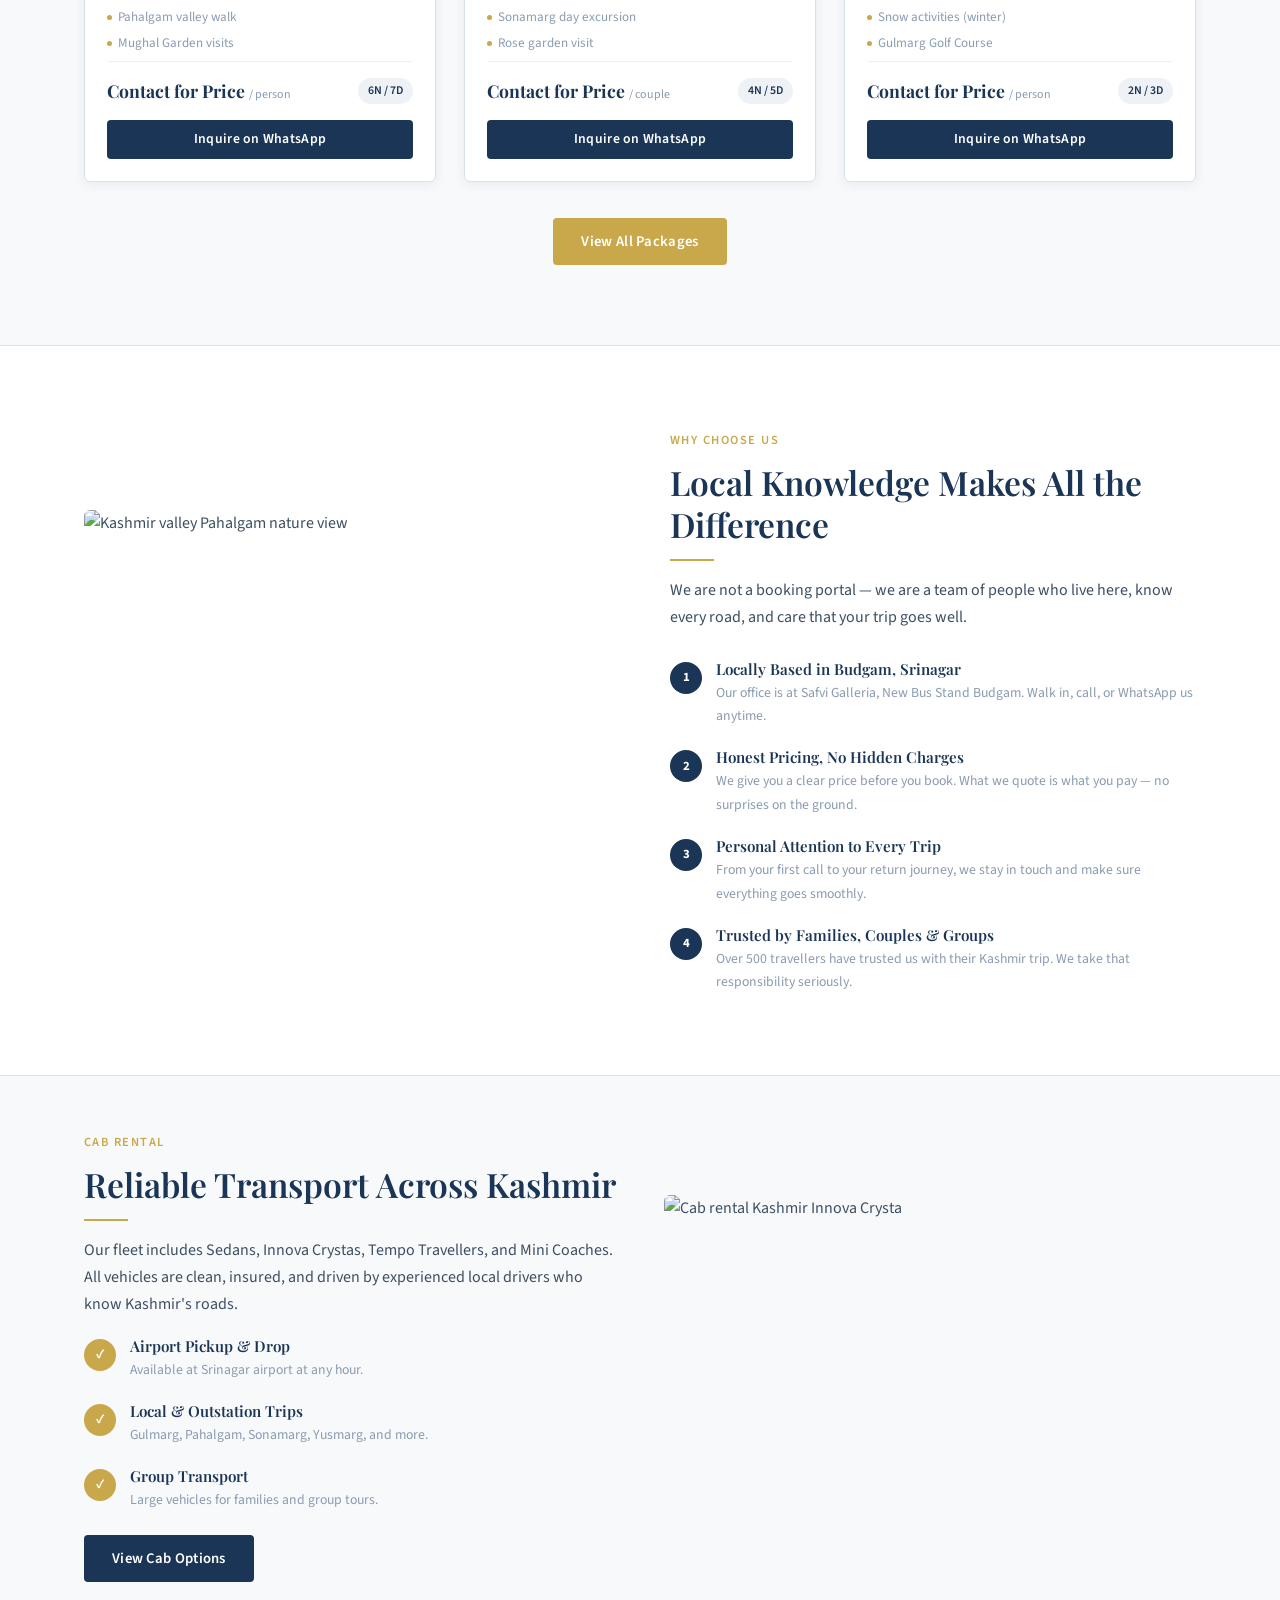
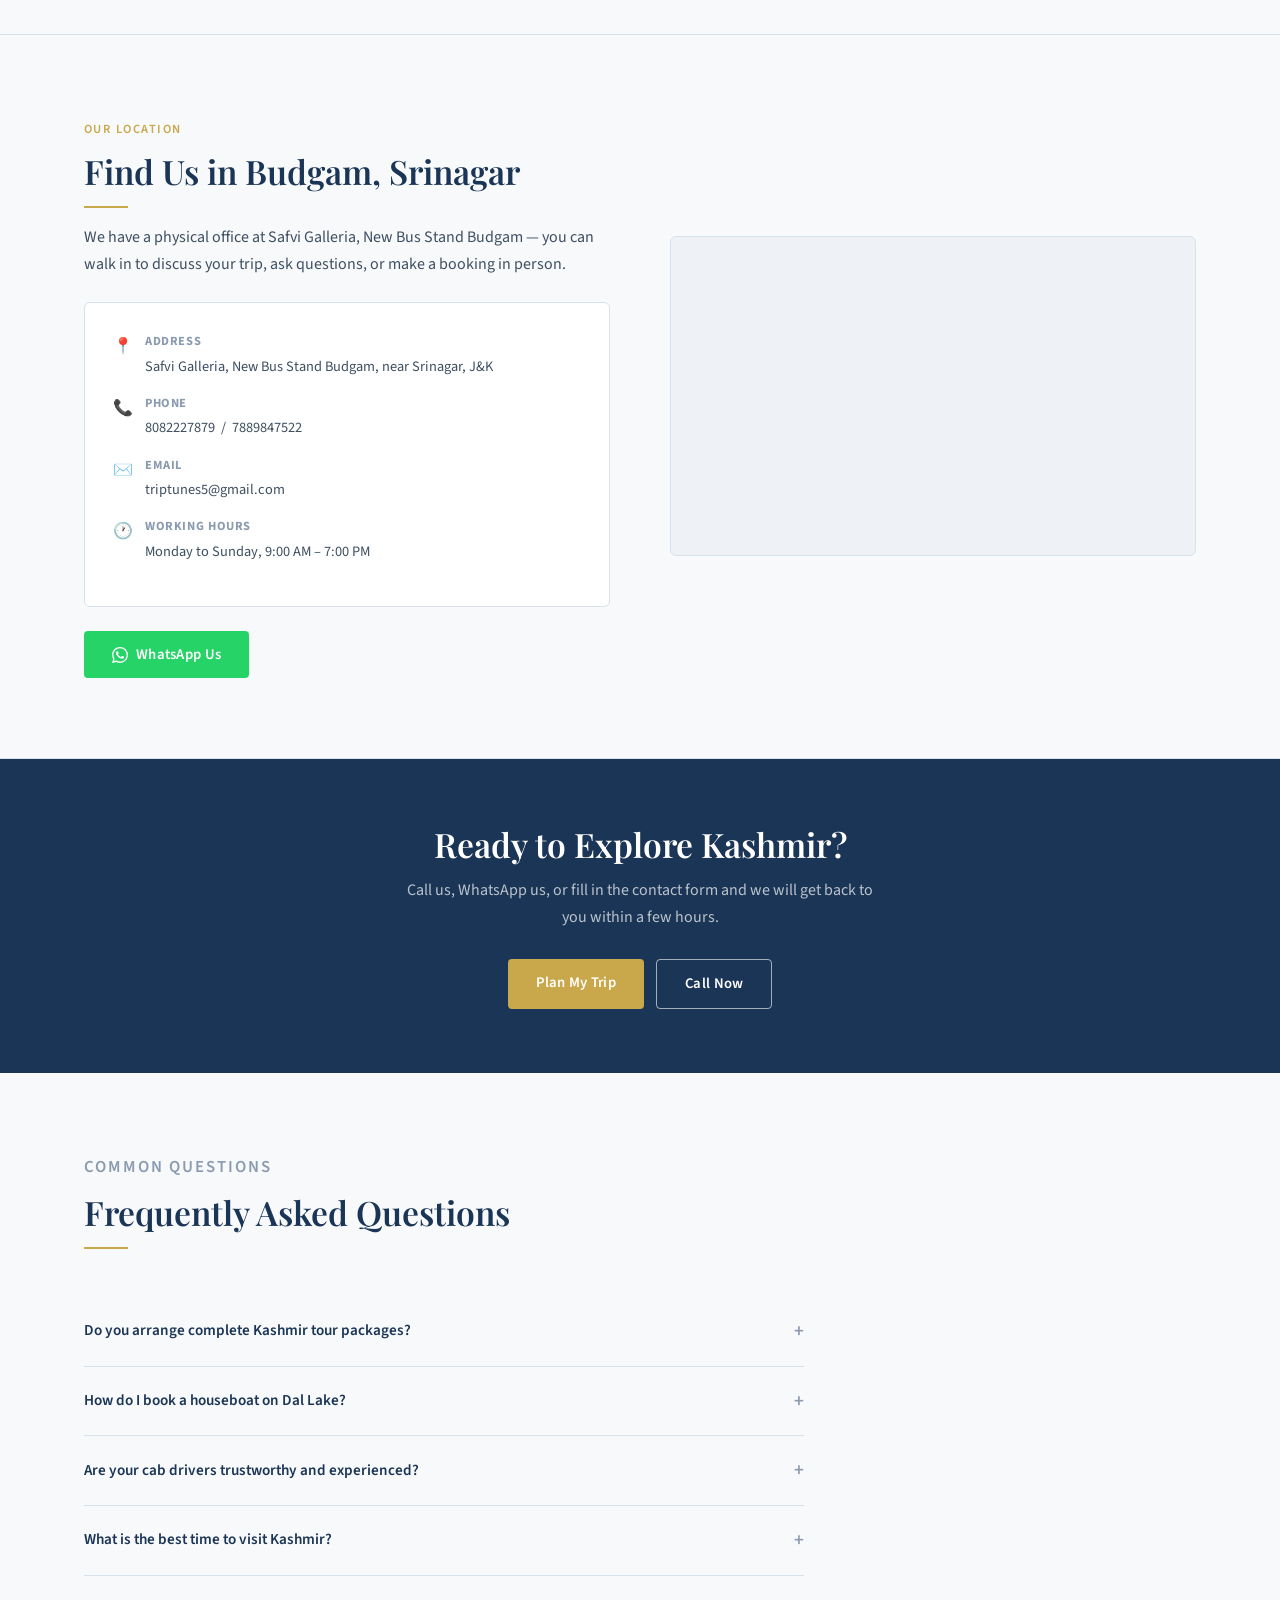
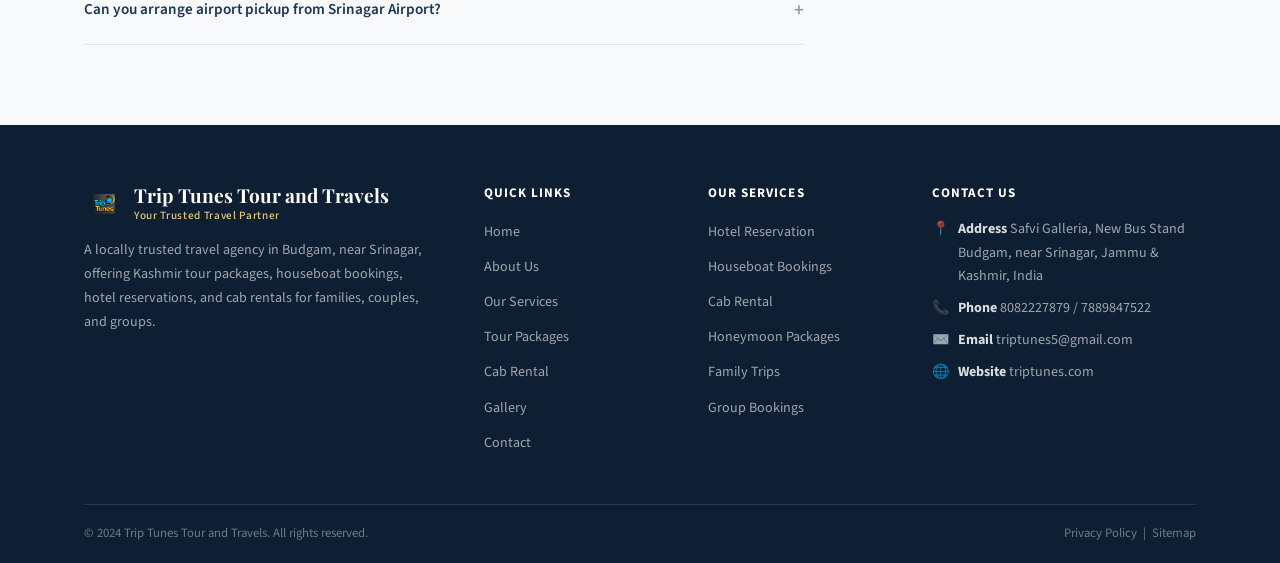
==== commit c5a155db: "Update hero description in index.html Removed extra description from hero section." ====
--- a/index.html
+++ b/index.html
@@ -1,18 +1,19 @@
 <!DOCTYPE html>
 <html lang="en">
 <head>
+  <meta name="google-site-verification" content="fqnlIx4XSSUZY0YOMhKufS8R1bEnwjMVGSYUO2yj63Q" />
   <meta charset="UTF-8">
   <meta name="viewport" content="width=device-width, initial-scale=1.0">
   <title>Trip Tunes Tour and Travels | Kashmir Travel Agency | Srinagar & Budgam</title>
   <meta name="description" content="Trip Tunes Tour and Travels — a trusted Kashmir travel agency based in Budgam, Srinagar. Book Kashmir tour packages, houseboat bookings, cab rentals, honeymoon packages, and family trips.">
   <meta name="keywords" content="Kashmir travel agency, Srinagar travel agency, Budgam travel agency, Kashmir tour packages, houseboat booking Srinagar, cab rental Kashmir">
-  <link rel="canonical" href="https://triptunes.com/index.html">
+  <link rel="canonical" href="https://triptunes5.com/index.html">
 
   <!-- Open Graph -->
   <meta property="og:title" content="Trip Tunes Tour and Travels | Your Trusted Kashmir Travel Partner">
   <meta property="og:description" content="Book Kashmir tour packages, houseboats, cab rentals and more with a local Srinagar travel agency you can trust.">
   <meta property="og:type" content="website">
-  <meta property="og:url" content="https://triptunes.com/">
+  <meta property="og:url" content="https://triptunes5.com/">
   <meta property="og:image" content="https://images.unsplash.com/photo-1685716271205-83a5ac2ba63b?q=80&w=1632&auto=format&fit=crop&ixlib=rb-4.1.0&ixid=M3wxMjA3fDB8MHxwaG90by1wYWdlfHx8fGVufDB8fHx8fA%3D%3D">
 
   <!-- Schema -->
@@ -21,8 +22,8 @@
     "@context": "https://schema.org",
     "@type": ["TravelAgency", "LocalBusiness"],
     "name": "Trip Tunes Tour and Travels",
-    "url": "https://triptunes.com",
-    "logo": "https://triptunes.com/logo.png",
+    "url": "https://triptunes5.com",
+    "logo": "https://triptunes5.com/logo.png",
     "description": "Kashmir travel agency offering tour packages, houseboat bookings, cab rentals, and more.",
     "telephone": ["+918082227879", "+917889847522"],
     "email": "triptunes5@gmail.com",
@@ -59,7 +60,7 @@
         <p class="hero-label">Kashmir's Trusted Travel Partner</p>
         <h1>Plan Your Perfect Kashmir Journey With Us</h1>
         <p class="hero-desc">
-        we are a local travel agency that personally arranges every detail of your Kashmir trip. From Dal Lake houseboats to Gulmarg snowfields, we know this valley like home. Explore the timeless beauty of Pahalgam’s lush valleys, the serene meadows of Sonamarg, the breathtaking landscapes of Yusmarg, and the hidden charm of Doodhpathri.
+        we are a local travel agency that personally arranges every detail of your Kashmir trip.
         </p>
         <div class="hero-actions">
           <a href="tours.html" class="btn btn-gold">Explore Packages</a>
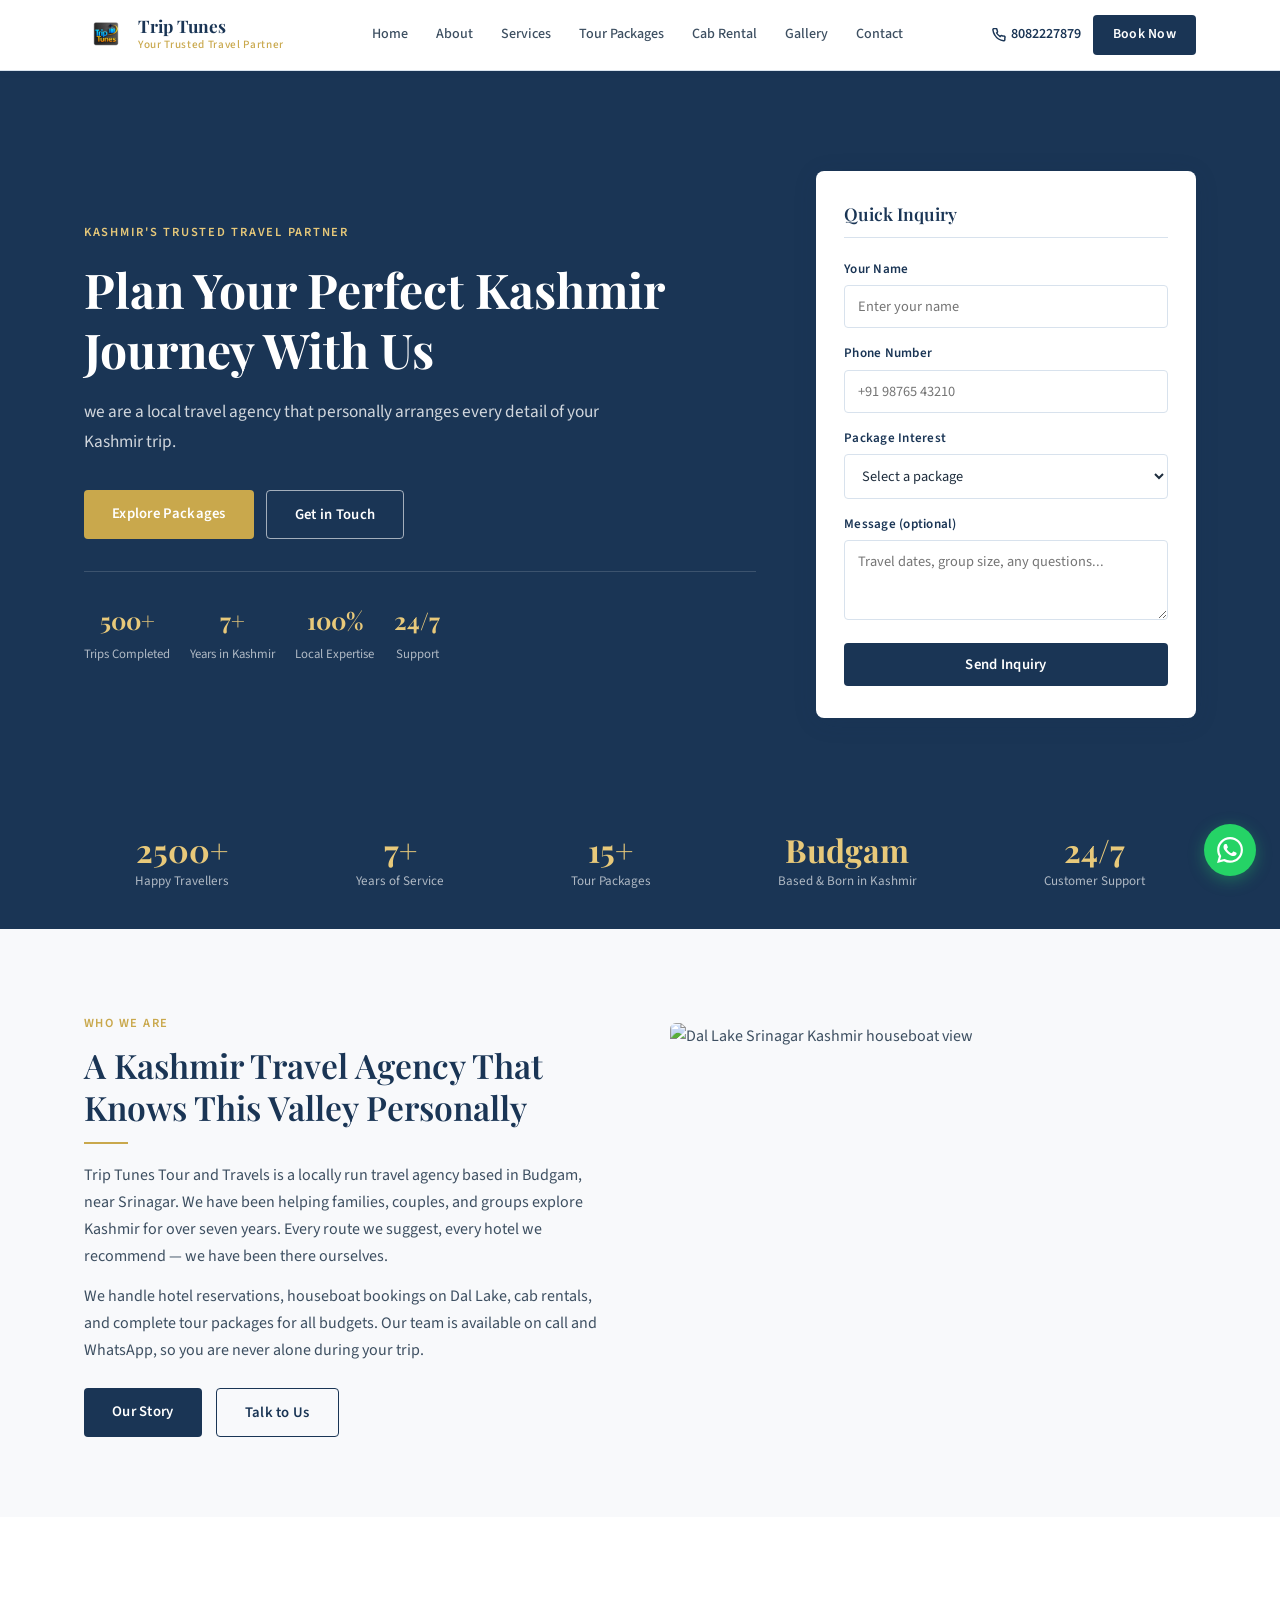
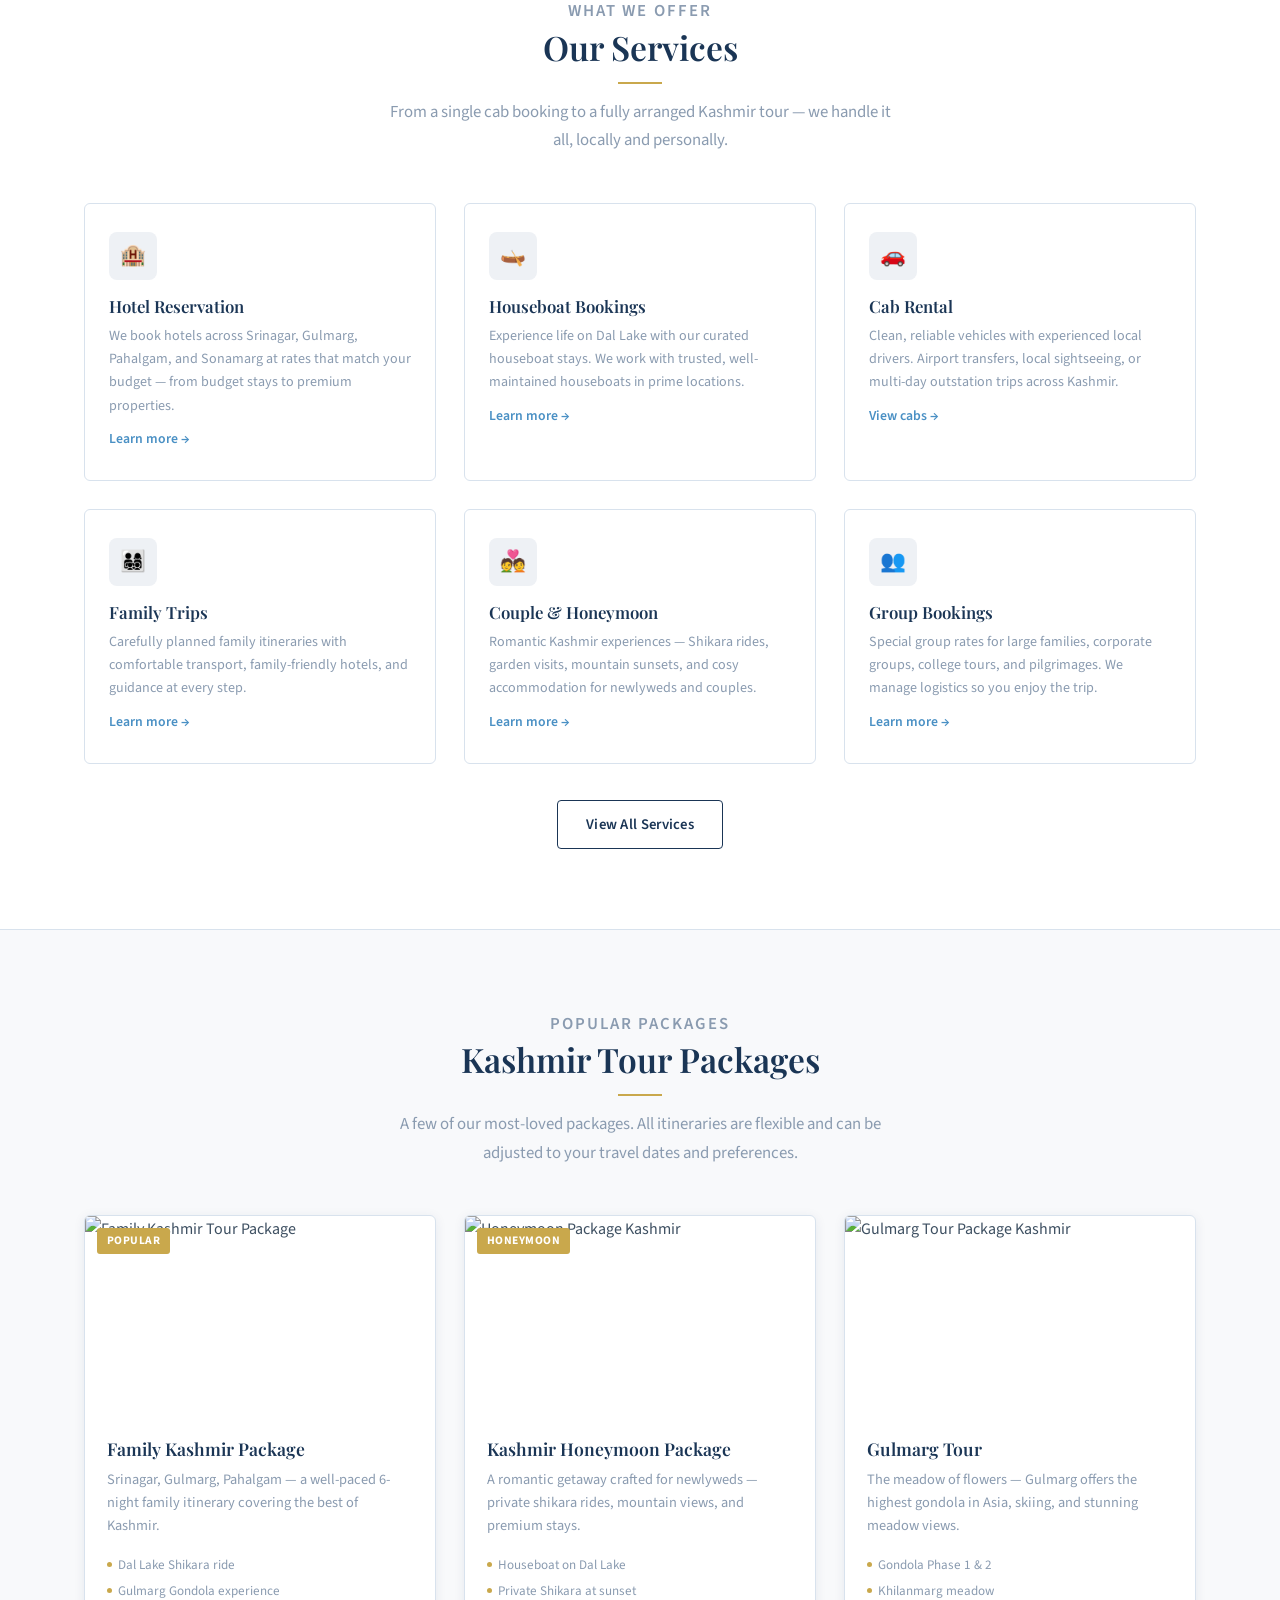
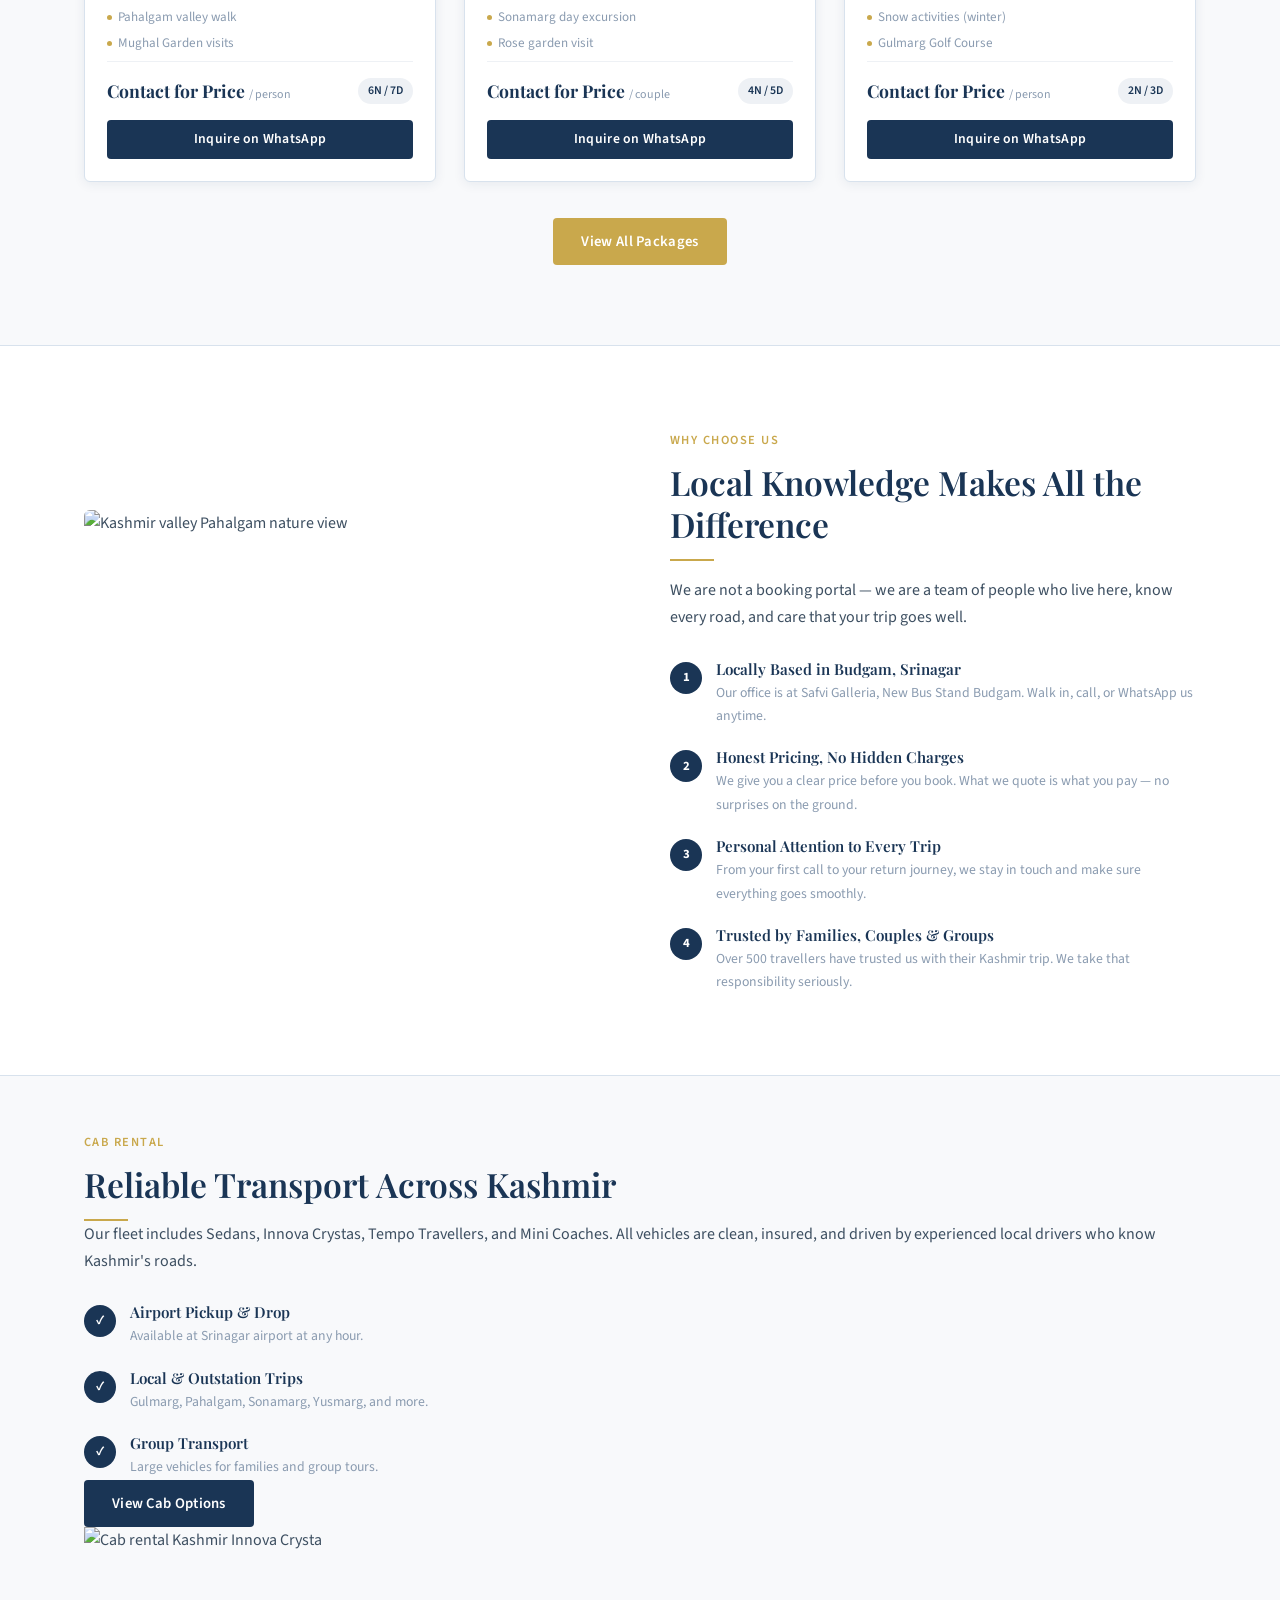
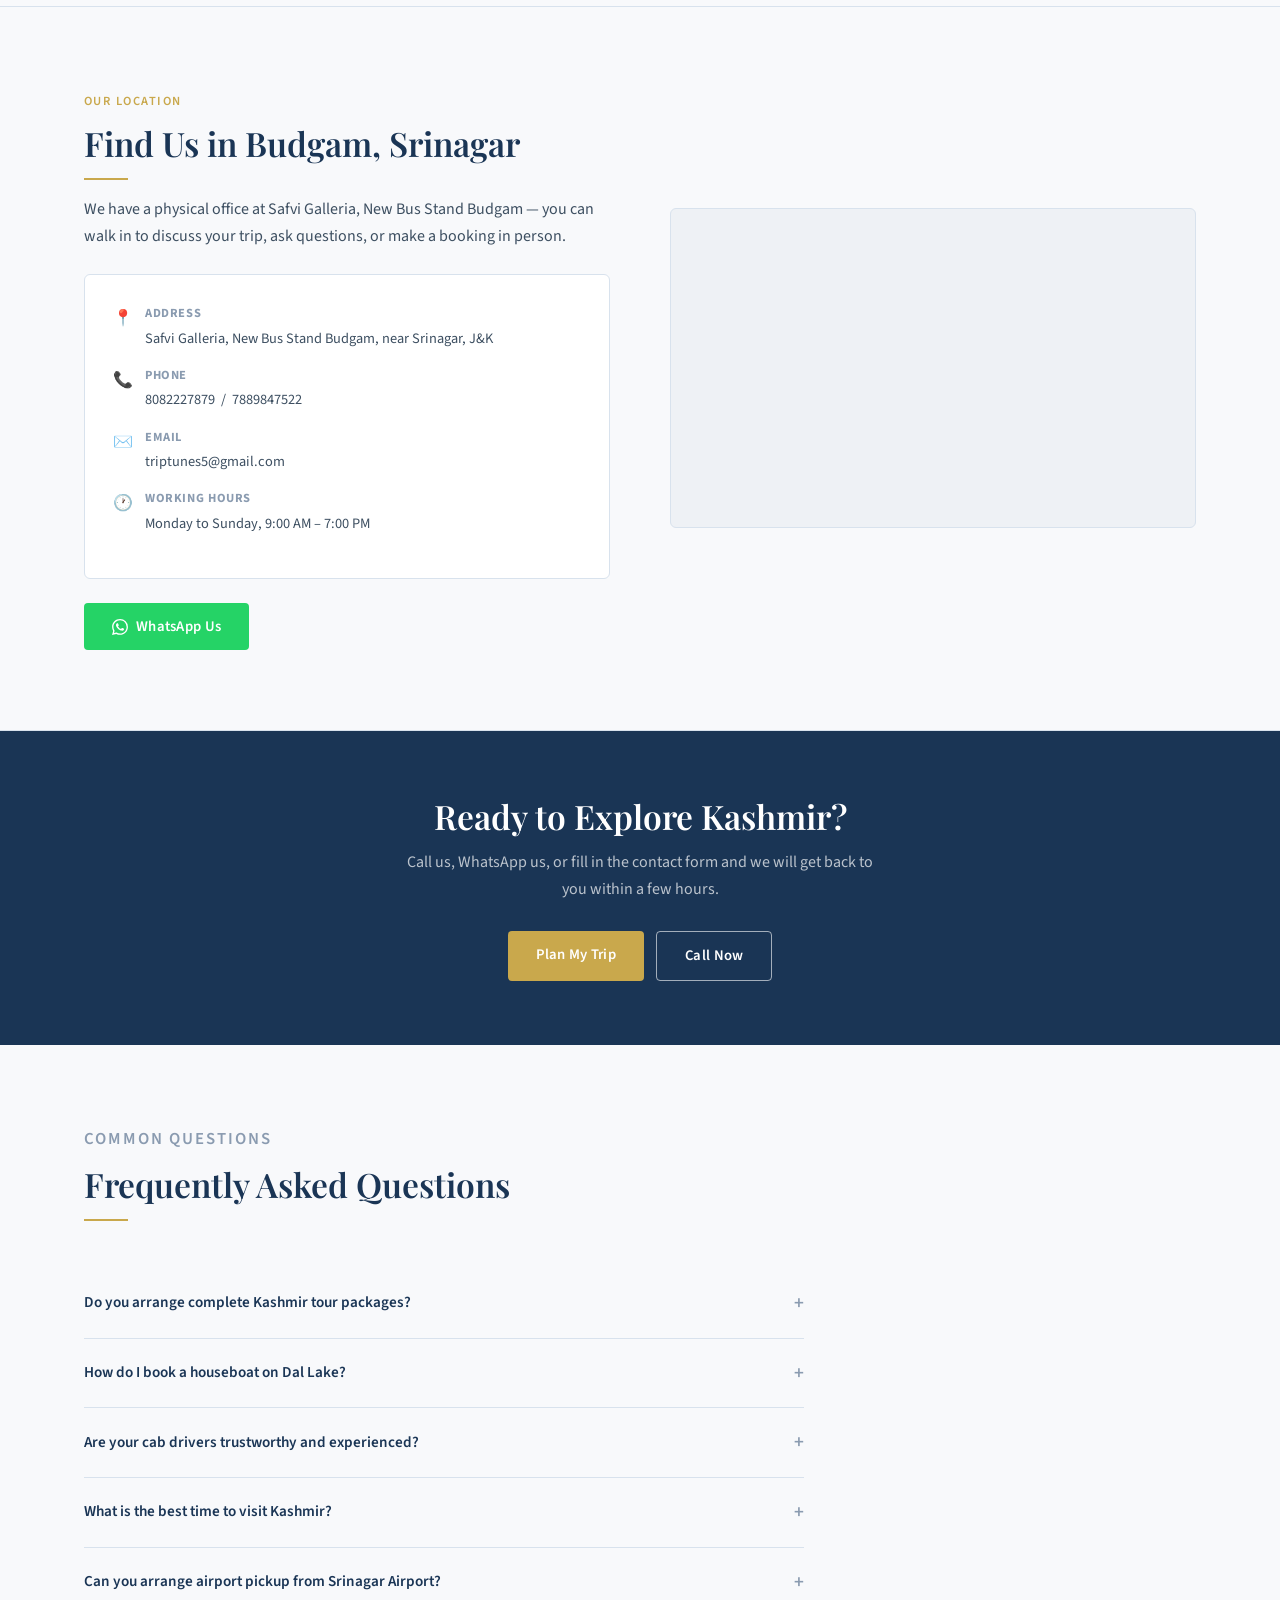
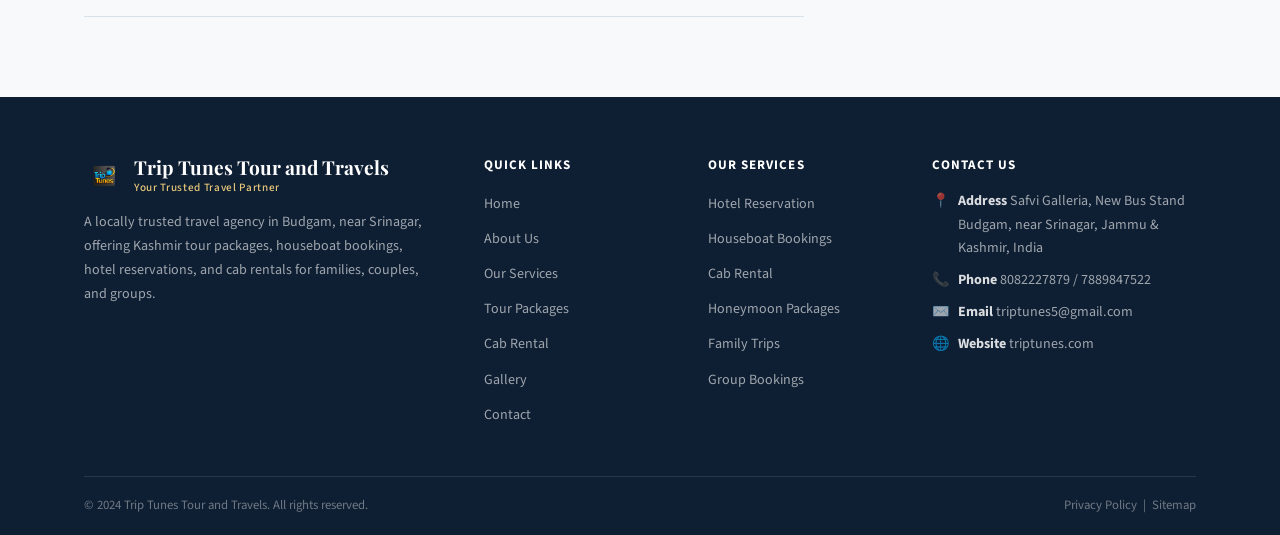
==== commit 773072ce: "Refactor cab highlight section in index.html Updated cab highlight section with improved structure a" ====
--- a/index.html
+++ b/index.html
@@ -325,25 +325,62 @@
 </section>
 
 <!-- ============ CAB HIGHLIGHT ============ -->
-<section class="section-sm" style="background: var(--off-white); border-top:1px solid var(--border);">
-  <div class="container">
-    <div style="display:grid;grid-template-columns:1fr 1fr;gap:48px;align-items:center;">
+<section class="section-sm cab-highlight" style="background: var(--off-white); border-top:1px solid var(--border);">
+  <div class="container">
+
+    <div class="cab-highlight-grid">
+
+      <!-- TEXT SIDE -->
       <div>
         <p class="section-label">Cab Rental</p>
         <h2>Reliable Transport Across Kashmir</h2>
         <div class="divider"></div>
-        <p style="margin-top:16px;">Our fleet includes Sedans, Innova Crystas, Tempo Travellers, and Mini Coaches. All vehicles are clean, insured, and driven by experienced local drivers who know Kashmir's roads.</p>
-        <ul class="why-list" style="margin-top:18px;">
-          <div class="why-item"><div class="why-num" style="background:var(--gold);">✓</div><div><h4>Airport Pickup & Drop</h4><p>Available at Srinagar airport at any hour.</p></div></div>
-          <div class="why-item"><div class="why-num" style="background:var(--gold);">✓</div><div><h4>Local & Outstation Trips</h4><p>Gulmarg, Pahalgam, Sonamarg, Yusmarg, and more.</p></div></div>
-          <div class="why-item"><div class="why-num" style="background:var(--gold);">✓</div><div><h4>Group Transport</h4><p>Large vehicles for families and group tours.</p></div></div>
+
+        <p class="cab-desc">
+          Our fleet includes Sedans, Innova Crystas, Tempo Travellers, and Mini Coaches.
+          All vehicles are clean, insured, and driven by experienced local drivers who know Kashmir's roads.
+        </p>
+
+        <ul class="why-list">
+
+          <li class="why-item">
+            <div class="why-num">✓</div>
+            <div>
+              <h4>Airport Pickup & Drop</h4>
+              <p>Available at Srinagar airport at any hour.</p>
+            </div>
+          </li>
+
+          <li class="why-item">
+            <div class="why-num">✓</div>
+            <div>
+              <h4>Local & Outstation Trips</h4>
+              <p>Gulmarg, Pahalgam, Sonamarg, Yusmarg, and more.</p>
+            </div>
+          </li>
+
+          <li class="why-item">
+            <div class="why-num">✓</div>
+            <div>
+              <h4>Group Transport</h4>
+              <p>Large vehicles for families and group tours.</p>
+            </div>
+          </li>
+
         </ul>
-        <a href="cabs.html" class="btn btn-primary" style="margin-top:22px;">View Cab Options</a>
-      </div>
-      <div>
-        <img src="https://images.unsplash.com/photo-1776505752240-1dd20e928657?q=80&w=1760&auto=format&fit=crop&ixlib=rb-4.1.0&ixid=M3wxMjA3fDB8MHxwaG90by1wYWdlfHx8fGVufDB8fHx8fA%3D%3D" alt="Cab rental Kashmir Innova Crysta" loading="lazy" style="border-radius:6px;width:100%;height:320px;object-fit:cover;">
-      </div>
-    </div>
+
+        <a href="cabs.html" class="btn btn-primary cab-btn">View Cab Options</a>
+      </div>
+
+      <!-- IMAGE SIDE -->
+      <div class="cab-highlight-image">
+        <img src="https://images.unsplash.com/photo-1776505752240-1dd20e928657?q=80&w=1760&auto=format&fit=crop"
+             alt="Cab rental Kashmir Innova Crysta"
+             loading="lazy">
+      </div>
+
+    </div>
+
   </div>
 </section>
 
